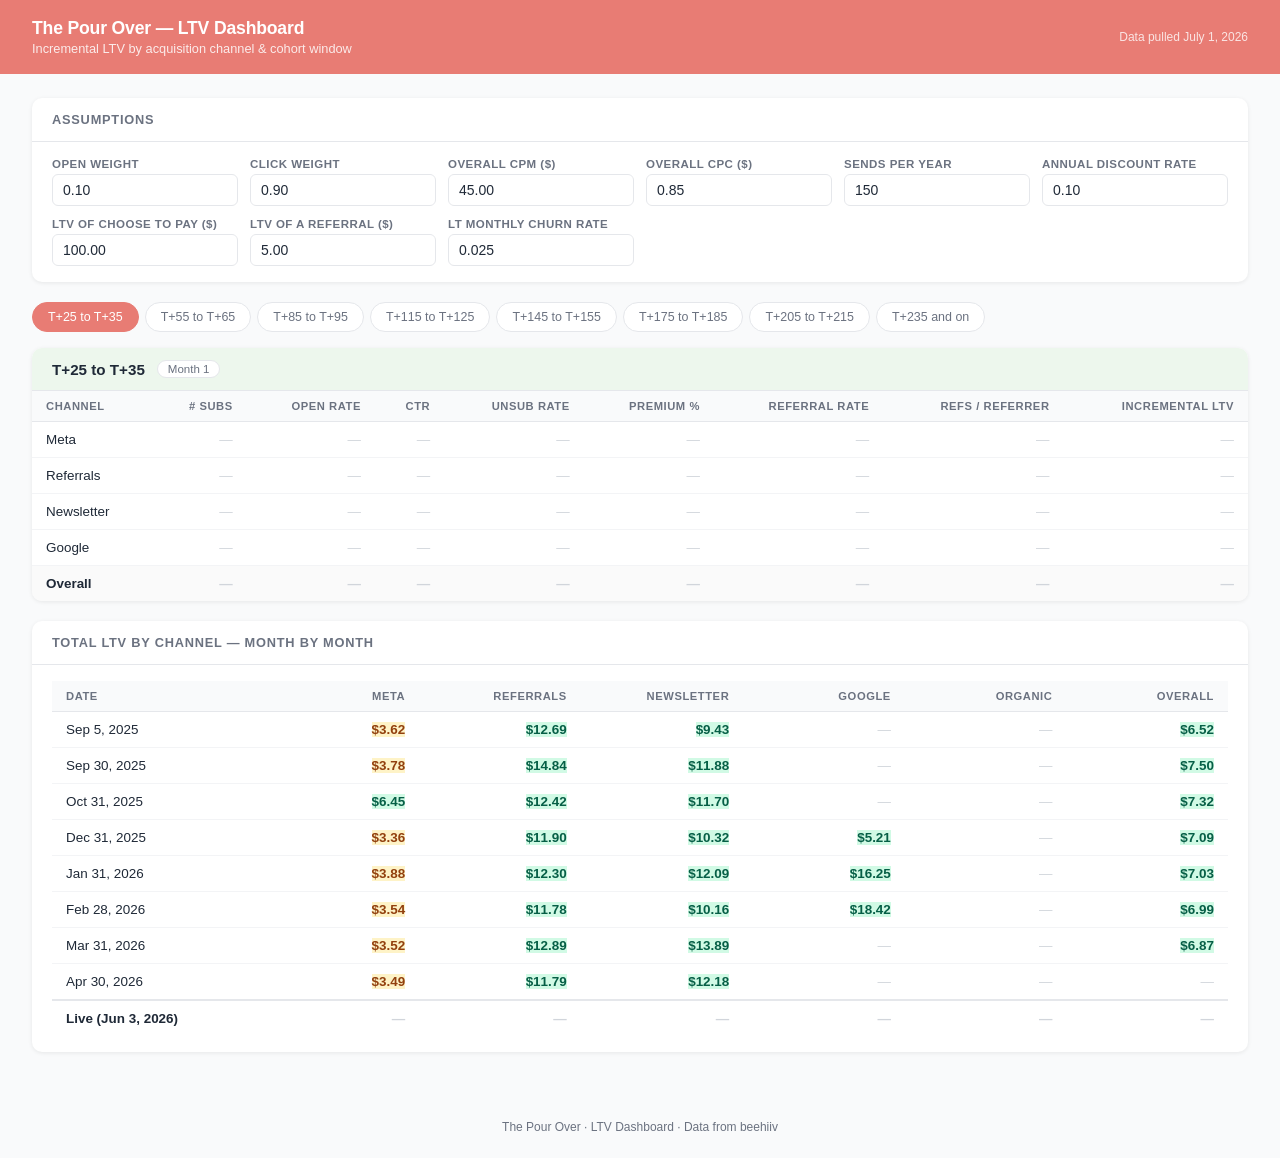
==== index.html @ 349f1b77 "chore: monthly beehiiv data refresh July 2026" ====
<!DOCTYPE html>
<html lang="en">
<head>
  <meta charset="UTF-8">
  <meta name="viewport" content="width=device-width, initial-scale=1.0">
  <title>The Pour Over — LTV Dashboard</title>
  <style>
    :root {
      --salmon: #E87C74;
      --salmon-light: #fdf2f1;
      --green-light: #edf7ed;
      --border: #e5e7eb;
      --text: #1f2937;
      --subtle: #6b7280;
      --bg: #f9fafb;
    }
    * { box-sizing: border-box; margin: 0; padding: 0; }
    body { font-family: -apple-system, BlinkMacSystemFont, 'Segoe UI', Roboto, sans-serif; background: var(--bg); color: var(--text); font-size: 14px; }

    header {
      background: var(--salmon);
      color: white;
      padding: 18px 32px;
      display: flex;
      align-items: center;
      justify-content: space-between;
    }
    header h1 { font-size: 1.1rem; font-weight: 700; letter-spacing: -0.01em; }
    header p { font-size: 0.8rem; opacity: 0.85; margin-top: 2px; }
    .updated { font-size: 0.75rem; opacity: 0.8; }

    .container { max-width: 1400px; margin: 0 auto; padding: 24px 32px; }

    /* Assumptions */
    .card { background: white; border-radius: 10px; box-shadow: 0 1px 4px rgba(0,0,0,0.08); margin-bottom: 20px; overflow: hidden; }
    .card-header { padding: 14px 20px; border-bottom: 1px solid var(--border); display: flex; align-items: center; gap: 10px; }
    .card-header h2 { font-size: 0.8rem; font-weight: 700; text-transform: uppercase; letter-spacing: 0.06em; color: var(--subtle); }
    .card-body { padding: 16px 20px; }

    .assumptions-grid {
      display: grid;
      grid-template-columns: repeat(auto-fill, minmax(160px, 1fr));
      gap: 12px;
    }
    .assumption-item label {
      display: block;
      font-size: 0.72rem;
      font-weight: 600;
      color: var(--subtle);
      margin-bottom: 4px;
      text-transform: uppercase;
      letter-spacing: 0.04em;
    }
    .assumption-item input {
      width: 100%;
      padding: 7px 10px;
      border: 1px solid var(--border);
      border-radius: 6px;
      font-size: 0.875rem;
      color: var(--text);
      transition: border-color 0.15s;
    }
    .assumption-item input:focus { outline: none; border-color: var(--salmon); box-shadow: 0 0 0 3px rgba(232,124,116,0.12); }

    /* Tabs */
    .tabs { display: flex; gap: 6px; margin-bottom: 16px; flex-wrap: wrap; }
    .tab {
      padding: 7px 15px;
      border-radius: 20px;
      border: 1.5px solid var(--border);
      background: white;
      cursor: pointer;
      font-size: 0.78rem;
      font-weight: 500;
      color: var(--subtle);
      transition: all 0.15s;
      white-space: nowrap;
    }
    .tab.active { background: var(--salmon); color: white; border-color: var(--salmon); }
    .tab:hover:not(.active) { border-color: var(--salmon); color: var(--salmon); }

    /* Detail table */
    .section-header {
      background: var(--green-light);
      padding: 12px 20px;
      display: flex;
      align-items: center;
      gap: 12px;
      border-bottom: 1px solid var(--border);
    }
    .section-header h3 { font-size: 0.95rem; font-weight: 700; }
    .badge {
      background: white;
      border: 1px solid var(--border);
      border-radius: 12px;
      padding: 2px 10px;
      font-size: 0.72rem;
      color: var(--subtle);
      font-weight: 500;
    }

    table { width: 100%; border-collapse: collapse; }
    thead tr { background: #f9fafb; }
    th {
      padding: 9px 14px;
      text-align: right;
      font-size: 0.7rem;
      font-weight: 700;
      color: var(--subtle);
      text-transform: uppercase;
      letter-spacing: 0.05em;
      border-bottom: 1px solid var(--border);
      white-space: nowrap;
    }
    th:first-child { text-align: left; }
    td { padding: 10px 14px; font-size: 0.84rem; text-align: right; border-bottom: 1px solid #f3f4f6; }
    td:first-child { text-align: left; font-weight: 500; }
    tr:last-child td { border-bottom: none; }
    tr.row-overall { background: #fafafa; }
    tr.row-overall td { font-weight: 600; }
    tr:hover td { background: var(--salmon-light); }
    tr.row-overall:hover td { background: #f0f0f0; }

    .zero { color: #d1d5db; }
    .ltv-cell { color: #059669; font-weight: 700; font-size: 0.9rem; }

    /* Summary table */
    .summary-wrap { overflow-x: auto; }
    .summary-table th:not(:first-child) { min-width: 110px; }
    .summary-channel { font-weight: 600; white-space: nowrap; }

    /* Color scale for LTV */
    .ltv-hi { background: #d1fae5 !important; color: #065f46 !important; }
    .ltv-mid { background: #fef3c7 !important; color: #92400e !important; }
    .ltv-lo { background: #fee2e2 !important; color: #991b1b !important; }

    .footer { text-align: center; padding: 24px; font-size: 0.75rem; color: var(--subtle); }
  </style>
</head>
<body>

<header>
  <div>
    <h1>The Pour Over — LTV Dashboard</h1>
    <p>Incremental LTV by acquisition channel &amp; cohort window</p>
  </div>
  <span class="updated">Data pulled July 1, 2026</span>
</header>

<div class="container">

  <!-- Assumptions -->
  <div class="card">
    <div class="card-header"><h2>Assumptions</h2></div>
    <div class="card-body">
      <div class="assumptions-grid">
        <div class="assumption-item">
          <label>Open Weight</label>
          <input type="number" id="openWeight" value="0.10" step="0.01" min="0" max="1" onchange="render()">
        </div>
        <div class="assumption-item">
          <label>Click Weight</label>
          <input type="number" id="clickWeight" value="0.90" step="0.01" min="0" max="1" onchange="render()">
        </div>
        <div class="assumption-item">
          <label>Overall CPM ($)</label>
          <input type="number" id="CPM" value="45.00" step="0.01" min="0" onchange="render()">
        </div>
        <div class="assumption-item">
          <label>Overall CPC ($)</label>
          <input type="number" id="CPC" value="0.85" step="0.01" min="0" onchange="render()">
        </div>
        <div class="assumption-item">
          <label>Sends Per Year</label>
          <input type="number" id="sendsPerYear" value="150" step="1" min="0" onchange="render()">
        </div>
        <div class="assumption-item">
          <label>Annual Discount Rate</label>
          <input type="number" id="discountRate" value="0.10" step="0.01" min="0" onchange="render()">
        </div>
        <div class="assumption-item">
          <label>LTV of Choose to Pay ($)</label>
          <input type="number" id="premiumLTV" value="100.00" step="1" min="0" onchange="render()">
        </div>
        <div class="assumption-item">
          <label>LTV of a Referral ($)</label>
          <input type="number" id="referralLTV" value="5.00" step="0.01" min="0" onchange="render()">
        </div>
        <div class="assumption-item">
          <label>LT Monthly Churn Rate</label>
          <input type="number" id="ltChurnRate" value="0.025" step="0.001" min="0" onchange="render()">
        </div>
      </div>
    </div>
  </div>

  <!-- Detail view -->
  <div class="tabs" id="tabs"></div>
  <div class="card" id="detailCard" style="margin-bottom:20px;">
    <div id="detailContent"></div>
  </div>

  <!-- Total LTV by Channel -->
  <div class="card" style="margin-bottom:20px;">
    <div class="card-header"><h2>Total LTV by Channel — Month by Month</h2></div>
    <div class="card-body summary-wrap">
      <table class="summary-table" id="totalLtvTable"></table>
    </div>
  </div>

</div>

<div class="footer">The Pour Over · LTV Dashboard · Data from beehiiv</div>

<script>
const timeWindows = [
  { name: "T+25 to T+35", month: 1, channels: [
    { channel: "Meta", subs: 0, openRate: 0, CTR: 0, unsubRate: 0, premiumRate: 0, referralRate: 0, refsPerReferrer: 0 },
    { channel: "Referrals", subs: 0, openRate: 0, CTR: 0, unsubRate: 0, premiumRate: 0, referralRate: 0, refsPerReferrer: 0 },
    { channel: "Newsletter", subs: 0, openRate: 0, CTR: 0, unsubRate: 0, premiumRate: 0, referralRate: 0, refsPerReferrer: 0 },
    { channel: "Google", subs: 0, openRate: 0, CTR: 0, unsubRate: 0, premiumRate: 0, referralRate: 0, refsPerReferrer: 0 },
    { channel: "Overall", subs: 0, openRate: 0, CTR: 0, unsubRate: 0, premiumRate: 0, referralRate: 0, refsPerReferrer: 0, isOverall: true },
  ]},
  { name: "T+55 to T+65", month: 2, channels: [
    { channel: "Meta", subs: 0, openRate: 0, CTR: 0, unsubRate: 0, premiumRate: 0, referralRate: 0, refsPerReferrer: 0 },
    { channel: "Referrals", subs: 0, openRate: 0, CTR: 0, unsubRate: 0, premiumRate: 0, referralRate: 0, refsPerReferrer: 0 },
    { channel: "Newsletter", subs: 0, openRate: 0, CTR: 0, unsubRate: 0, premiumRate: 0, referralRate: 0, refsPerReferrer: 0 },
    { channel: "Google", subs: 0, openRate: 0, CTR: 0, unsubRate: 0, premiumRate: 0, referralRate: 0, refsPerReferrer: 0 },
    { channel: "Overall", subs: 0, openRate: 0, CTR: 0, unsubRate: 0, premiumRate: 0, referralRate: 0, refsPerReferrer: 0, isOverall: true },
  ]},
  { name: "T+85 to T+95", month: 3, channels: [
    { channel: "Meta", subs: 0, openRate: 0, CTR: 0, unsubRate: 0, premiumRate: 0, referralRate: 0, refsPerReferrer: 0 },
    { channel: "Referrals", subs: 0, openRate: 0, CTR: 0, unsubRate: 0, premiumRate: 0, referralRate: 0, refsPerReferrer: 0 },
    { channel: "Newsletter", subs: 0, openRate: 0, CTR: 0, unsubRate: 0, premiumRate: 0, referralRate: 0, refsPerReferrer: 0 },
    { channel: "Google", subs: 0, openRate: 0, CTR: 0, unsubRate: 0, premiumRate: 0, referralRate: 0, refsPerReferrer: 0 },
    { channel: "Overall", subs: 0, openRate: 0, CTR: 0, unsubRate: 0, premiumRate: 0, referralRate: 0, refsPerReferrer: 0, isOverall: true },
  ]},
  { name: "T+115 to T+125", month: 4, channels: [
    { channel: "Meta", subs: 0, openRate: 0, CTR: 0, unsubRate: 0, premiumRate: 0, referralRate: 0, refsPerReferrer: 0 },
    { channel: "Referrals", subs: 0, openRate: 0, CTR: 0, unsubRate: 0, premiumRate: 0, referralRate: 0, refsPerReferrer: 0 },
    { channel: "Newsletter", subs: 0, openRate: 0, CTR: 0, unsubRate: 0, premiumRate: 0, referralRate: 0, refsPerReferrer: 0 },
    { channel: "Google", subs: 0, openRate: 0, CTR: 0, unsubRate: 0, premiumRate: 0, referralRate: 0, refsPerReferrer: 0 },
    { channel: "Overall", subs: 0, openRate: 0, CTR: 0, unsubRate: 0, premiumRate: 0, referralRate: 0, refsPerReferrer: 0, isOverall: true },
  ]},
  { name: "T+145 to T+155", month: 5, channels: [
    { channel: "Meta", subs: 0, openRate: 0, CTR: 0, unsubRate: 0, premiumRate: 0, referralRate: 0, refsPerReferrer: 0 },
    { channel: "Referrals", subs: 0, openRate: 0, CTR: 0, unsubRate: 0, premiumRate: 0, referralRate: 0, refsPerReferrer: 0 },
    { channel: "Newsletter", subs: 0, openRate: 0, CTR: 0, unsubRate: 0, premiumRate: 0, referralRate: 0, refsPerReferrer: 0 },
    { channel: "Google", subs: 0, openRate: 0, CTR: 0, unsubRate: 0, premiumRate: 0, referralRate: 0, refsPerReferrer: 0 },
    { channel: "Overall", subs: 0, openRate: 0, CTR: 0, unsubRate: 0, premiumRate: 0, referralRate: 0, refsPerReferrer: 0, isOverall: true },
  ]},
  { name: "T+175 to T+185", month: 6, channels: [
    { channel: "Meta", subs: 0, openRate: 0, CTR: 0, unsubRate: 0, premiumRate: 0, referralRate: 0, refsPerReferrer: 0 },
    { channel: "Referrals", subs: 0, openRate: 0, CTR: 0, unsubRate: 0, premiumRate: 0, referralRate: 0, refsPerReferrer: 0 },
    { channel: "Newsletter", subs: 0, openRate: 0, CTR: 0, unsubRate: 0, premiumRate: 0, referralRate: 0, refsPerReferrer: 0 },
    { channel: "Google", subs: 0, openRate: 0, CTR: 0, unsubRate: 0, premiumRate: 0, referralRate: 0, refsPerReferrer: 0 },
    { channel: "Overall", subs: 0, openRate: 0, CTR: 0, unsubRate: 0, premiumRate: 0, referralRate: 0, refsPerReferrer: 0, isOverall: true },
  ]},
  { name: "T+205 to T+215", month: 7, channels: [
    { channel: "Meta", subs: 0, openRate: 0, CTR: 0, unsubRate: 0, premiumRate: 0, referralRate: 0, refsPerReferrer: 0 },
    { channel: "Referrals", subs: 0, openRate: 0, CTR: 0, unsubRate: 0, premiumRate: 0, referralRate: 0, refsPerReferrer: 0 },
    { channel: "Newsletter", subs: 0, openRate: 0, CTR: 0, unsubRate: 0, premiumRate: 0, referralRate: 0, refsPerReferrer: 0 },
    { channel: "Google", subs: 0, openRate: 0, CTR: 0, unsubRate: 0, premiumRate: 0, referralRate: 0, refsPerReferrer: 0 },
    { channel: "Overall", subs: 0, openRate: 0, CTR: 0, unsubRate: 0, premiumRate: 0, referralRate: 0, refsPerReferrer: 0, isOverall: true },
  ]},
  { name: "T+235 and on", month: 8, channels: [
    { channel: "Meta", subs: 0, openRate: 0, CTR: 0, unsubRate: 0, premiumRate: 0, referralRate: 0, refsPerReferrer: 0 },
    { channel: "Referrals", subs: 0, openRate: 0, CTR: 0, unsubRate: 0, premiumRate: 0, referralRate: 0, refsPerReferrer: 0 },
    { channel: "Newsletter", subs: 0, openRate: 0, CTR: 0, unsubRate: 0, premiumRate: 0, referralRate: 0, refsPerReferrer: 0 },
    { channel: "Google", subs: 0, openRate: 0, CTR: 0, unsubRate: 0, premiumRate: 0, referralRate: 0, refsPerReferrer: 0 },
    { channel: "Overall", subs: 0, openRate: 0, CTR: 0, unsubRate: 0, premiumRate: 0, referralRate: 0, refsPerReferrer: 0, isOverall: true },
  ]},
];

let activeWindow = 0;

function getAssumptions() {
  return {
    openWeight:   parseFloat(document.getElementById('openWeight').value)   || 0,
    clickWeight:  parseFloat(document.getElementById('clickWeight').value)  || 0,
    CPM:          parseFloat(document.getElementById('CPM').value)          || 0,
    CPC:          parseFloat(document.getElementById('CPC').value)          || 0,
    sendsPerYear: parseFloat(document.getElementById('sendsPerYear').value) || 0,
    discountRate: parseFloat(document.getElementById('discountRate').value) || 0,
    premiumLTV:   parseFloat(document.getElementById('premiumLTV').value)   || 0,
    referralLTV:  parseFloat(document.getElementById('referralLTV').value)  || 0,
    ltChurnRate:  parseFloat(document.getElementById('ltChurnRate').value)  || 0,
  };
}

// First window: standard cumulative formula
function calcLTV_first(row, month, a) {
  if (row.subs === 0) return null;
  const spm = a.sendsPerYear / 12;
  const openRev  = a.openWeight  * (a.CPM / 1000) * row.openRate * month * spm;
  const clickRev = a.clickWeight * a.CPC * row.openRate * row.CTR * month * spm;
  const refVal   = a.referralLTV * row.referralRate * row.refsPerReferrer;
  const premVal  = a.premiumLTV  * row.premiumRate;
  const gross    = openRev + clickRev + refVal + premVal;
  const net      = gross * (1 - row.unsubRate);
  return net / Math.pow(1 + a.discountRate, month / 12);
}

// Subsequent windows: incremental formula (delta vs prior window)
function calcLTV_incremental(curr, mCurr, prev, mPrev, a) {
  if (curr.subs === 0) return null;
  const spm = a.sendsPerYear / 12;
  const churnDelta = curr.unsubRate - prev.unsubRate;
  const openRev  = a.openWeight * (a.CPM / 1000) * (curr.openRate * mCurr * spm - prev.openRate * mPrev * spm);
  const clickRev = a.clickWeight * a.CPC * (curr.openRate * curr.CTR * mCurr * spm - prev.openRate * prev.CTR * mPrev * spm) * (1 - churnDelta);
  const refVal   = a.referralLTV * ((curr.referralRate * curr.refsPerReferrer) - (prev.referralRate * prev.refsPerReferrer)) * (1 - churnDelta);
  const premVal  = a.premiumLTV  * (curr.premiumRate - prev.premiumRate) * (1 - churnDelta);
  return (openRev + clickRev + refVal + premVal) / Math.pow(1 + a.discountRate, mCurr / 12);
}

// Terminal window (T+235): perpetuity formula
function calcLTV_terminal(row, month, a) {
  if (row.subs === 0) return null;
  const spm = a.sendsPerYear / 12;
  const openRev  = a.openWeight  * (a.CPM / 1000) * row.openRate * spm;
  const clickRev = a.clickWeight * a.CPC * row.openRate * row.CTR * spm;
  const refVal   = a.referralLTV * row.referralRate * row.refsPerReferrer / month;
  const premVal  = a.premiumLTV  * row.premiumRate / month;
  const gross    = openRev + clickRev + refVal + premVal;
  return gross * (1 - a.ltChurnRate) / a.discountRate;
}

function calcLTV(row, month, a, prevRow, prevMonth, isTerminal) {
  if (isTerminal) return calcLTV_terminal(row, month, a);
  if (prevRow) return calcLTV_incremental(row, month, prevRow, prevMonth, a);
  return calcLTV_first(row, month, a);
}

function ltvClass(v) {
  if (v === null) return '';
  if (v >= 5.00) return 'ltv-hi';
  if (v >= 2.00) return 'ltv-mid';
  return 'ltv-lo';
}

function pct(v) { return v === 0 ? '<span class="zero">—</span>' : (v * 100).toFixed(1) + '%'; }
function num(v) { return v === 0 ? '<span class="zero">—</span>' : v.toLocaleString(); }
function dec(v) { return v === 0 ? '<span class="zero">—</span>' : v.toFixed(2); }
function money(v) { return v === null ? '<span class="zero">—</span>' : '$' + v.toFixed(2); }

function renderTabs() {
  document.getElementById('tabs').innerHTML = timeWindows.map((w, i) =>
    `<div class="tab ${i === activeWindow ? 'active' : ''}" onclick="setWindow(${i})">${w.name}</div>`
  ).join('');
}

function setWindow(i) { activeWindow = i; renderDetail(); renderTabs(); }

function renderDetail() {
  const a = getAssumptions();
  const w = timeWindows[activeWindow];
  const prevW = activeWindow > 0 ? timeWindows[activeWindow - 1] : null;
  const rows = w.channels.map(row => {
    const prevRow = prevW ? prevW.channels.find(r => r.channel === row.channel) : null;
    const isTerminal = activeWindow === timeWindows.length - 1;
    const ltv = calcLTV(row, w.month, a, prevRow, prevW ? prevW.month : null, isTerminal);
    const empty = row.subs === 0;
    return `
      <tr class="${row.isOverall ? 'row-overall' : ''}">
        <td>${row.channel}</td>
        <td>${num(row.subs)}</td>
        <td>${empty ? '<span class="zero">—</span>' : (row.openRate*100).toFixed(2)+'%'}</td>
        <td>${empty ? '<span class="zero">—</span>' : (row.CTR*100).toFixed(2)+'%'}</td>
        <td>${empty ? '<span class="zero">—</span>' : (row.unsubRate*100).toFixed(1)+'%'}</td>
        <td>${empty ? '<span class="zero">—</span>' : (row.premiumRate*100).toFixed(1)+'%'}</td>
        <td>${empty ? '<span class="zero">—</span>' : (row.referralRate*100).toFixed(1)+'%'}</td>
        <td>${empty ? '<span class="zero">—</span>' : row.refsPerReferrer.toFixed(2)}</td>
        <td class="${ltvClass(ltv)}">${money(ltv)}</td>
      </tr>`;
  }).join('');

  document.getElementById('detailContent').innerHTML = `
    <div class="section-header">
      <h3>${w.name}</h3>
      <span class="badge">Month ${w.month}</span>
    </div>
    <table>
      <thead>
        <tr>
          <th>Channel</th>
          <th># Subs</th>
          <th>Open Rate</th>
          <th>CTR</th>
          <th>Unsub Rate</th>
          <th>Premium %</th>
          <th>Referral Rate</th>
          <th>Refs / Referrer</th>
          <th>${activeWindow === timeWindows.length - 1 ? 'Terminal LTV' : 'Incremental LTV'}</th>
        </tr>
      </thead>
      <tbody>${rows}</tbody>
    </table>`;
}

function renderSummary() {
  const a = getAssumptions();
  const channels = ['Meta', 'Referrals', 'Newsletter', 'Google', 'Overall'];

  const headerRow = `<tr>
    <th style="text-align:left">Channel</th>
    ${timeWindows.map(w => `<th>${w.name}</th>`).join('')}
    <th style="border-left:2px solid #d1d5db">Total LTV</th>
  </tr>`;

  const bodyRows = channels.map(ch => {
    let total = 0;
    let hasAny = false;
    const cells = timeWindows.map((w, wi) => {
      const row = w.channels.find(r => r.channel === ch);
      const prevW = wi > 0 ? timeWindows[wi - 1] : null;
      const prevRow = prevW ? prevW.channels.find(r => r.channel === ch) : null;
      const isTerminal = wi === timeWindows.length - 1;
      const ltv = row ? calcLTV(row, w.month, a, prevRow, prevW ? prevW.month : null, isTerminal) : null;
      if (ltv !== null) { total += ltv; hasAny = true; }
      return `<td class="${ltvClass(ltv)}" style="font-weight:600">${money(ltv)}</td>`;
    }).join('');
    const totalDisplay = hasAny ? '$' + total.toFixed(2) : '<span class="zero">—</span>';
    const totalClass = hasAny ? ltvClass(total / timeWindows.length) : '';
    return `<tr><td class="summary-channel">${ch}</td>${cells}<td class="${totalClass}" style="font-weight:700;border-left:2px solid #d1d5db;font-size:0.95rem">${totalDisplay}</td></tr>`;
  }).join('');

  document.getElementById('summaryTable').innerHTML = `
    <thead>${headerRow}</thead>
    <tbody>${bodyRows}</tbody>`;
}

// Historical monthly snapshots from spreadsheet
const historicalMonths = [
  { label: 'Sep 5, 2025',  note: 'Data range: all T+ windows as of 9/5/2025',   meta: 3.62,  referrals: 12.69, newsletter: 9.43,  google: null,  organic: null, overall: 6.52 },
  { label: 'Sep 30, 2025', note: 'Data range: all T+ windows as of 9/30/2025',  meta: 3.78,  referrals: 14.84, newsletter: 11.88, google: null,  organic: null, overall: 7.50 },
  { label: 'Oct 31, 2025', note: 'Data range: all T+ windows as of 10/31/2025', meta: 6.45,  referrals: 12.42, newsletter: 11.70, google: null,  organic: null, overall: 7.32 },
  { label: 'Dec 31, 2025', note: 'Data range: all T+ windows as of 12/31/2025', meta: 3.36,  referrals: 11.90, newsletter: 10.32, google: 5.21,  organic: null, overall: 7.09 },
  { label: 'Jan 31, 2026', note: 'Data range: all T+ windows as of 1/31/2026',  meta: 3.88,  referrals: 12.30, newsletter: 12.09, google: 16.25, organic: null, overall: 7.03 },
  { label: 'Feb 28, 2026', note: 'Data range: all T+ windows as of 2/28/2026',  meta: 3.54,  referrals: 11.78, newsletter: 10.16, google: 18.42, organic: null, overall: 6.99 },
  { label: 'Mar 31, 2026', note: 'Data range: all T+ windows as of 3/31/2026',  meta: 3.52,  referrals: 12.89, newsletter: 13.89, google: null,  organic: null, overall: 6.87 },
  { label: 'Apr 30, 2026', note: 'Data range: all T+ windows as of 4/30/2026',  meta: 3.49,  referrals: 11.79, newsletter: 12.18, google: null,  organic: null, overall: null },
  { label: 'Live (Jun 3, 2026)', note: 'Live beehiiv data pulled Jun 3, 2026 — recalculates with assumptions above', live: true },
];

function calcLiveTotals(a) {
  const channels = ['Meta', 'Referrals', 'Newsletter', 'Google', 'Overall'];
  const result = {};
  channels.forEach(ch => {
    const total = timeWindows.reduce((sum, w, wi) => {
      const row = w.channels.find(r => r.channel === ch);
      const prevW = wi > 0 ? timeWindows[wi - 1] : null;
      const prevRow = prevW ? prevW.channels.find(r => r.channel === ch) : null;
      const isTerminal = wi === timeWindows.length - 1;
      const ltv = row ? calcLTV(row, w.month, a, prevRow, prevW ? prevW.month : null, isTerminal) : null;
      return ltv !== null ? sum + ltv : sum;
    }, 0);
    result[ch] = total > 0 ? total : null;
  });
  return result;
}

function fmt(v) {
  if (v === null || v === undefined) return '<span class="zero">—</span>';
  return `<span class="${ltvClass(v)}" style="font-weight:600">$${v.toFixed(2)}</span>`;
}

function renderTotalLTV() {
  const a = getAssumptions();
  const channels = ['Meta', 'Referrals', 'Newsletter', 'Google', 'Organic', 'Overall'];

  const header = `<tr>
    <th style="text-align:left">Date</th>
    ${channels.map(c => `<th>${c}</th>`).join('')}
  </tr>`;

  const rows = historicalMonths.map(m => {
    const data = m.live ? calcLiveTotals(a) : {
      Meta: m.meta, Referrals: m.referrals, Newsletter: m.newsletter,
      Google: m.google, Organic: m.organic, Overall: m.overall
    };
    const style = m.live ? 'font-weight:600;border-top:2px solid var(--border);' : '';
    return `<tr style="${style}">
      <td style="white-space:nowrap;font-weight:${m.live ? '700' : '500'}">${m.label}</td>
      ${channels.map(c => `<td>${fmt(data[c])}</td>`).join('')}
    </tr>`;
  }).join('');

  document.getElementById('totalLtvTable').innerHTML = `<thead>${header}</thead><tbody>${rows}</tbody>`;
}

function render() { renderTabs(); renderDetail(); renderTotalLTV(); }
render();
</script>
</body>
</html>
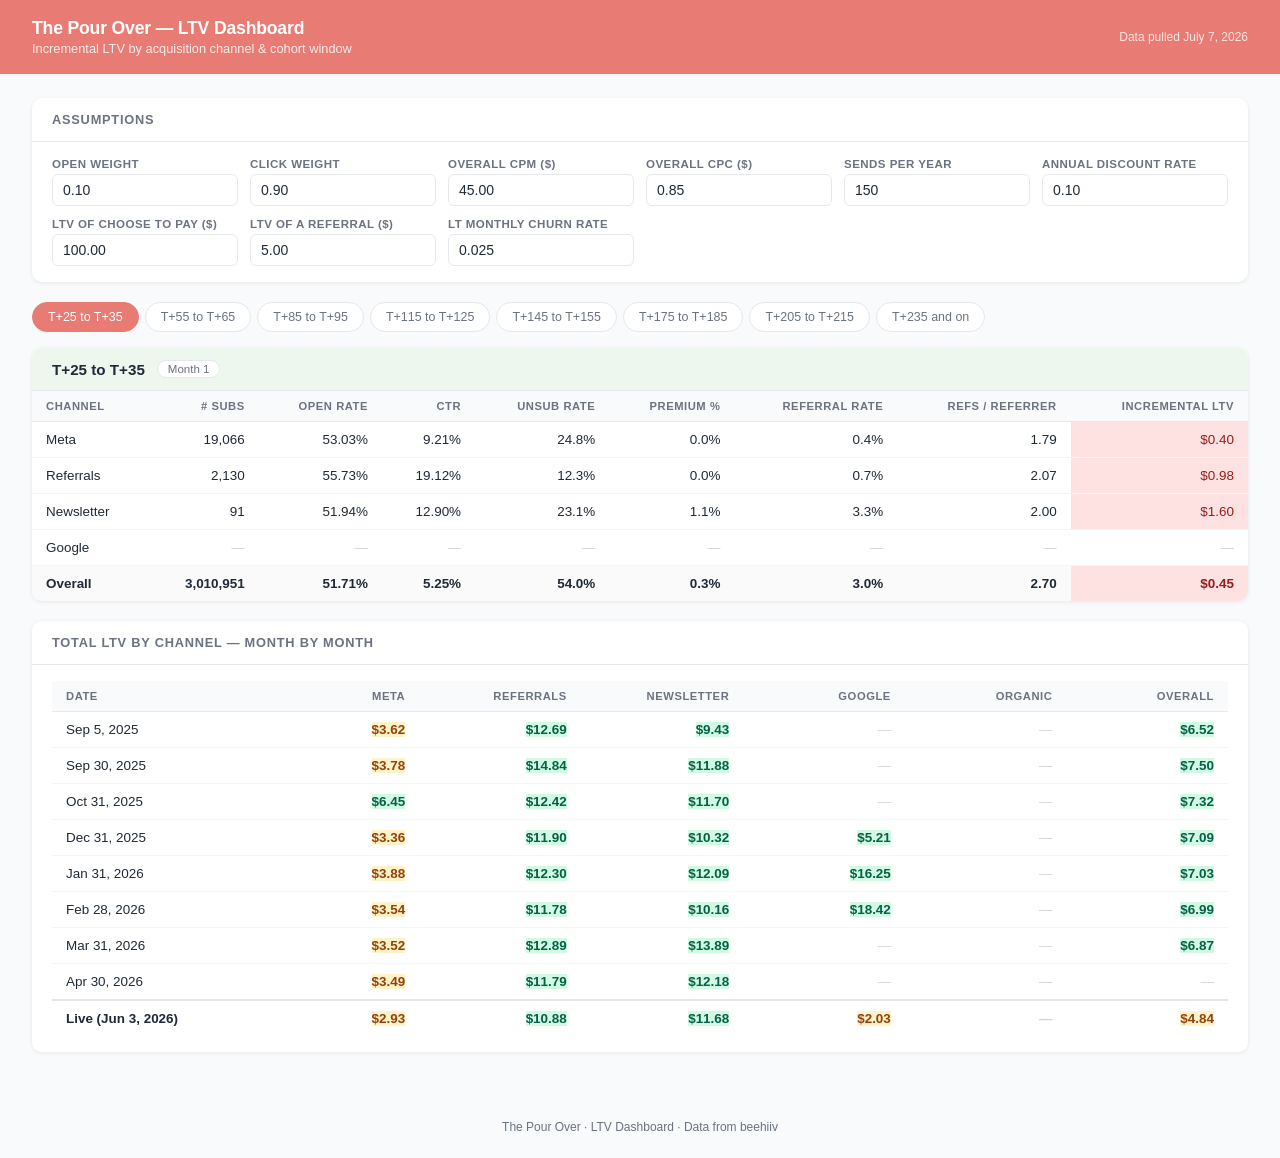
==== commit a47612e0: "fix: restore dashboard data zeroed by July run; refresh from July 7 pull The monthly Action matched " ====
--- a/index.html
+++ b/index.html
@@ -144,7 +144,7 @@
     <h1>The Pour Over — LTV Dashboard</h1>
     <p>Incremental LTV by acquisition channel &amp; cohort window</p>
   </div>
-  <span class="updated">Data pulled July 1, 2026</span>
+  <span class="updated">Data pulled July 7, 2026</span>
 </header>
 
 <div class="container">
@@ -215,60 +215,60 @@
 <script>
 const timeWindows = [
   { name: "T+25 to T+35", month: 1, channels: [
-    { channel: "Meta", subs: 0, openRate: 0, CTR: 0, unsubRate: 0, premiumRate: 0, referralRate: 0, refsPerReferrer: 0 },
-    { channel: "Referrals", subs: 0, openRate: 0, CTR: 0, unsubRate: 0, premiumRate: 0, referralRate: 0, refsPerReferrer: 0 },
-    { channel: "Newsletter", subs: 0, openRate: 0, CTR: 0, unsubRate: 0, premiumRate: 0, referralRate: 0, refsPerReferrer: 0 },
-    { channel: "Google", subs: 0, openRate: 0, CTR: 0, unsubRate: 0, premiumRate: 0, referralRate: 0, refsPerReferrer: 0 },
-    { channel: "Overall", subs: 0, openRate: 0, CTR: 0, unsubRate: 0, premiumRate: 0, referralRate: 0, refsPerReferrer: 0, isOverall: true },
+    { channel: "Meta", subs: 19066, openRate: 0.5303, CTR: 0.0921, unsubRate: 0.248, premiumRate: 0.0, referralRate: 0.004, refsPerReferrer: 1.79 },
+    { channel: "Referrals", subs: 2130, openRate: 0.5573, CTR: 0.1912, unsubRate: 0.123, premiumRate: 0.0, referralRate: 0.007, refsPerReferrer: 2.07 },
+    { channel: "Newsletter", subs: 91, openRate: 0.5194, CTR: 0.129, unsubRate: 0.231, premiumRate: 0.011, referralRate: 0.033, refsPerReferrer: 2.0 },
+    { channel: "Google", subs: 0, openRate: 0, CTR: 0, unsubRate: 0, premiumRate: 0, referralRate: 0, refsPerReferrer: 0 },
+    { channel: "Overall", subs: 3010951, openRate: 0.5171, CTR: 0.0525, unsubRate: 0.54, premiumRate: 0.003, referralRate: 0.03, refsPerReferrer: 2.7, isOverall: true },
   ]},
   { name: "T+55 to T+65", month: 2, channels: [
-    { channel: "Meta", subs: 0, openRate: 0, CTR: 0, unsubRate: 0, premiumRate: 0, referralRate: 0, refsPerReferrer: 0 },
-    { channel: "Referrals", subs: 0, openRate: 0, CTR: 0, unsubRate: 0, premiumRate: 0, referralRate: 0, refsPerReferrer: 0 },
-    { channel: "Newsletter", subs: 0, openRate: 0, CTR: 0, unsubRate: 0, premiumRate: 0, referralRate: 0, refsPerReferrer: 0 },
-    { channel: "Google", subs: 0, openRate: 0, CTR: 0, unsubRate: 0, premiumRate: 0, referralRate: 0, refsPerReferrer: 0 },
-    { channel: "Overall", subs: 0, openRate: 0, CTR: 0, unsubRate: 0, premiumRate: 0, referralRate: 0, refsPerReferrer: 0, isOverall: true },
+    { channel: "Meta", subs: 19526, openRate: 0.4699, CTR: 0.0526, unsubRate: 0.305, premiumRate: 0.0, referralRate: 0.003, refsPerReferrer: 1.67 },
+    { channel: "Referrals", subs: 1606, openRate: 0.5337, CTR: 0.1276, unsubRate: 0.143, premiumRate: 0.0, referralRate: 0.014, refsPerReferrer: 2.05 },
+    { channel: "Newsletter", subs: 2281, openRate: 0.6713, CTR: 0.0859, unsubRate: 0.298, premiumRate: 0.001, referralRate: 0.007, refsPerReferrer: 2.06 },
+    { channel: "Google", subs: 0, openRate: 0, CTR: 0, unsubRate: 0, premiumRate: 0, referralRate: 0, refsPerReferrer: 0 },
+    { channel: "Overall", subs: 2948899, openRate: 0.517, CTR: 0.0524, unsubRate: 0.545, premiumRate: 0.003, referralRate: 0.031, refsPerReferrer: 2.71, isOverall: true },
   ]},
   { name: "T+85 to T+95", month: 3, channels: [
-    { channel: "Meta", subs: 0, openRate: 0, CTR: 0, unsubRate: 0, premiumRate: 0, referralRate: 0, refsPerReferrer: 0 },
-    { channel: "Referrals", subs: 0, openRate: 0, CTR: 0, unsubRate: 0, premiumRate: 0, referralRate: 0, refsPerReferrer: 0 },
-    { channel: "Newsletter", subs: 0, openRate: 0, CTR: 0, unsubRate: 0, premiumRate: 0, referralRate: 0, refsPerReferrer: 0 },
-    { channel: "Google", subs: 0, openRate: 0, CTR: 0, unsubRate: 0, premiumRate: 0, referralRate: 0, refsPerReferrer: 0 },
-    { channel: "Overall", subs: 0, openRate: 0, CTR: 0, unsubRate: 0, premiumRate: 0, referralRate: 0, refsPerReferrer: 0, isOverall: true },
+    { channel: "Meta", subs: 18405, openRate: 0.4868, CTR: 0.0483, unsubRate: 0.402, premiumRate: 0.0, referralRate: 0.004, refsPerReferrer: 1.67 },
+    { channel: "Referrals", subs: 1353, openRate: 0.5717, CTR: 0.1194, unsubRate: 0.186, premiumRate: 0.001, referralRate: 0.024, refsPerReferrer: 2.12 },
+    { channel: "Newsletter", subs: 1065, openRate: 0.6328, CTR: 0.0853, unsubRate: 0.399, premiumRate: 0.003, referralRate: 0.004, refsPerReferrer: 2.5 },
+    { channel: "Google", subs: 0, openRate: 0, CTR: 0, unsubRate: 0, premiumRate: 0, referralRate: 0, refsPerReferrer: 0 },
+    { channel: "Overall", subs: 26269, openRate: 0.5121, CTR: 0.0668, unsubRate: 0.374, premiumRate: 0.001, referralRate: 0.008, refsPerReferrer: 1.87, isOverall: true },
   ]},
   { name: "T+115 to T+125", month: 4, channels: [
-    { channel: "Meta", subs: 0, openRate: 0, CTR: 0, unsubRate: 0, premiumRate: 0, referralRate: 0, refsPerReferrer: 0 },
-    { channel: "Referrals", subs: 0, openRate: 0, CTR: 0, unsubRate: 0, premiumRate: 0, referralRate: 0, refsPerReferrer: 0 },
-    { channel: "Newsletter", subs: 0, openRate: 0, CTR: 0, unsubRate: 0, premiumRate: 0, referralRate: 0, refsPerReferrer: 0 },
-    { channel: "Google", subs: 0, openRate: 0, CTR: 0, unsubRate: 0, premiumRate: 0, referralRate: 0, refsPerReferrer: 0 },
-    { channel: "Overall", subs: 0, openRate: 0, CTR: 0, unsubRate: 0, premiumRate: 0, referralRate: 0, refsPerReferrer: 0, isOverall: true },
+    { channel: "Meta", subs: 23729, openRate: 0.4061, CTR: 0.0429, unsubRate: 0.468, premiumRate: 0.0, referralRate: 0.003, refsPerReferrer: 1.58 },
+    { channel: "Referrals", subs: 1852, openRate: 0.5989, CTR: 0.1072, unsubRate: 0.183, premiumRate: 0.0, referralRate: 0.026, refsPerReferrer: 1.78 },
+    { channel: "Newsletter", subs: 809, openRate: 0.6424, CTR: 0.0858, unsubRate: 0.352, premiumRate: 0.0, referralRate: 0.011, refsPerReferrer: 1.78 },
+    { channel: "Google", subs: 0, openRate: 0, CTR: 0, unsubRate: 0, premiumRate: 0, referralRate: 0, refsPerReferrer: 0 },
+    { channel: "Overall", subs: 34243, openRate: 0.4412, CTR: 0.0621, unsubRate: 0.443, premiumRate: 0.0, referralRate: 0.008, refsPerReferrer: 1.86, isOverall: true },
   ]},
   { name: "T+145 to T+155", month: 5, channels: [
-    { channel: "Meta", subs: 0, openRate: 0, CTR: 0, unsubRate: 0, premiumRate: 0, referralRate: 0, refsPerReferrer: 0 },
-    { channel: "Referrals", subs: 0, openRate: 0, CTR: 0, unsubRate: 0, premiumRate: 0, referralRate: 0, refsPerReferrer: 0 },
-    { channel: "Newsletter", subs: 0, openRate: 0, CTR: 0, unsubRate: 0, premiumRate: 0, referralRate: 0, refsPerReferrer: 0 },
-    { channel: "Google", subs: 0, openRate: 0, CTR: 0, unsubRate: 0, premiumRate: 0, referralRate: 0, refsPerReferrer: 0 },
-    { channel: "Overall", subs: 0, openRate: 0, CTR: 0, unsubRate: 0, premiumRate: 0, referralRate: 0, refsPerReferrer: 0, isOverall: true },
+    { channel: "Meta", subs: 17833, openRate: 0.4292, CTR: 0.047, unsubRate: 0.509, premiumRate: 0.0, referralRate: 0.004, refsPerReferrer: 1.68 },
+    { channel: "Referrals", subs: 1380, openRate: 0.5858, CTR: 0.1127, unsubRate: 0.225, premiumRate: 0.001, referralRate: 0.027, refsPerReferrer: 1.54 },
+    { channel: "Newsletter", subs: 2069, openRate: 0.6425, CTR: 0.099, unsubRate: 0.354, premiumRate: 0.001, referralRate: 0.019, refsPerReferrer: 2.44 },
+    { channel: "Google", subs: 0, openRate: 0, CTR: 0, unsubRate: 0, premiumRate: 0, referralRate: 0, refsPerReferrer: 0 },
+    { channel: "Overall", subs: 26145, openRate: 0.4756, CTR: 0.0667, unsubRate: 0.464, premiumRate: 0.001, referralRate: 0.008, refsPerReferrer: 1.8, isOverall: true },
   ]},
   { name: "T+175 to T+185", month: 6, channels: [
-    { channel: "Meta", subs: 0, openRate: 0, CTR: 0, unsubRate: 0, premiumRate: 0, referralRate: 0, refsPerReferrer: 0 },
-    { channel: "Referrals", subs: 0, openRate: 0, CTR: 0, unsubRate: 0, premiumRate: 0, referralRate: 0, refsPerReferrer: 0 },
-    { channel: "Newsletter", subs: 0, openRate: 0, CTR: 0, unsubRate: 0, premiumRate: 0, referralRate: 0, refsPerReferrer: 0 },
-    { channel: "Google", subs: 0, openRate: 0, CTR: 0, unsubRate: 0, premiumRate: 0, referralRate: 0, refsPerReferrer: 0 },
-    { channel: "Overall", subs: 0, openRate: 0, CTR: 0, unsubRate: 0, premiumRate: 0, referralRate: 0, refsPerReferrer: 0, isOverall: true },
+    { channel: "Meta", subs: 46085, openRate: 0.4431, CTR: 0.0463, unsubRate: 0.516, premiumRate: 0.0, referralRate: 0.007, refsPerReferrer: 1.67 },
+    { channel: "Referrals", subs: 2967, openRate: 0.5432, CTR: 0.0971, unsubRate: 0.261, premiumRate: 0.002, referralRate: 0.025, refsPerReferrer: 1.86 },
+    { channel: "Newsletter", subs: 1940, openRate: 0.6173, CTR: 0.085, unsubRate: 0.403, premiumRate: 0.001, referralRate: 0.017, refsPerReferrer: 1.55 },
+    { channel: "Google", subs: 0, openRate: 0, CTR: 0, unsubRate: 0, premiumRate: 0, referralRate: 0, refsPerReferrer: 0 },
+    { channel: "Overall", subs: 57649, openRate: 0.464, CTR: 0.0572, unsubRate: 0.488, premiumRate: 0.002, referralRate: 0.01, refsPerReferrer: 1.72, isOverall: true },
   ]},
   { name: "T+205 to T+215", month: 7, channels: [
-    { channel: "Meta", subs: 0, openRate: 0, CTR: 0, unsubRate: 0, premiumRate: 0, referralRate: 0, refsPerReferrer: 0 },
-    { channel: "Referrals", subs: 0, openRate: 0, CTR: 0, unsubRate: 0, premiumRate: 0, referralRate: 0, refsPerReferrer: 0 },
-    { channel: "Newsletter", subs: 0, openRate: 0, CTR: 0, unsubRate: 0, premiumRate: 0, referralRate: 0, refsPerReferrer: 0 },
-    { channel: "Google", subs: 0, openRate: 0, CTR: 0, unsubRate: 0, premiumRate: 0, referralRate: 0, refsPerReferrer: 0 },
-    { channel: "Overall", subs: 0, openRate: 0, CTR: 0, unsubRate: 0, premiumRate: 0, referralRate: 0, refsPerReferrer: 0, isOverall: true },
+    { channel: "Meta", subs: 15927, openRate: 0.3202, CTR: 0.0408, unsubRate: 0.597, premiumRate: 0.001, referralRate: 0.003, refsPerReferrer: 1.4 },
+    { channel: "Referrals", subs: 756, openRate: 0.5506, CTR: 0.1055, unsubRate: 0.32, premiumRate: 0.001, referralRate: 0.019, refsPerReferrer: 2.0 },
+    { channel: "Newsletter", subs: 578, openRate: 0.6073, CTR: 0.1257, unsubRate: 0.379, premiumRate: 0.0, referralRate: 0.029, refsPerReferrer: 1.71 },
+    { channel: "Google", subs: 0, openRate: 0, CTR: 0, unsubRate: 0, premiumRate: 0, referralRate: 0, refsPerReferrer: 0 },
+    { channel: "Overall", subs: 19748, openRate: 0.3607, CTR: 0.055, unsubRate: 0.563, premiumRate: 0.001, referralRate: 0.006, refsPerReferrer: 1.66, isOverall: true },
   ]},
   { name: "T+235 and on", month: 8, channels: [
-    { channel: "Meta", subs: 0, openRate: 0, CTR: 0, unsubRate: 0, premiumRate: 0, referralRate: 0, refsPerReferrer: 0 },
-    { channel: "Referrals", subs: 0, openRate: 0, CTR: 0, unsubRate: 0, premiumRate: 0, referralRate: 0, refsPerReferrer: 0 },
-    { channel: "Newsletter", subs: 0, openRate: 0, CTR: 0, unsubRate: 0, premiumRate: 0, referralRate: 0, refsPerReferrer: 0 },
-    { channel: "Google", subs: 0, openRate: 0, CTR: 0, unsubRate: 0, premiumRate: 0, referralRate: 0, refsPerReferrer: 0 },
-    { channel: "Overall", subs: 0, openRate: 0, CTR: 0, unsubRate: 0, premiumRate: 0, referralRate: 0, refsPerReferrer: 0, isOverall: true },
+    { channel: "Meta", subs: 1248111, openRate: 0.4488, CTR: 0.0347, unsubRate: 0.587, premiumRate: 0.001, referralRate: 0.013, refsPerReferrer: 1.89 },
+    { channel: "Referrals", subs: 95092, openRate: 0.6201, CTR: 0.0856, unsubRate: 0.439, premiumRate: 0.006, referralRate: 0.057, refsPerReferrer: 2.42 },
+    { channel: "Newsletter", subs: 77946, openRate: 0.6367, CTR: 0.0907, unsubRate: 0.485, premiumRate: 0.005, referralRate: 0.031, refsPerReferrer: 1.87 },
+    { channel: "Google", subs: 15320, openRate: 0.3649, CTR: 0.0471, unsubRate: 0.649, premiumRate: 0.001, referralRate: 0.006, refsPerReferrer: 2.91 },
+    { channel: "Overall", subs: 2372147, openRate: 0.5224, CTR: 0.0518, unsubRate: 0.566, premiumRate: 0.003, referralRate: 0.036, refsPerReferrer: 2.76, isOverall: true },
   ]},
 ];
 
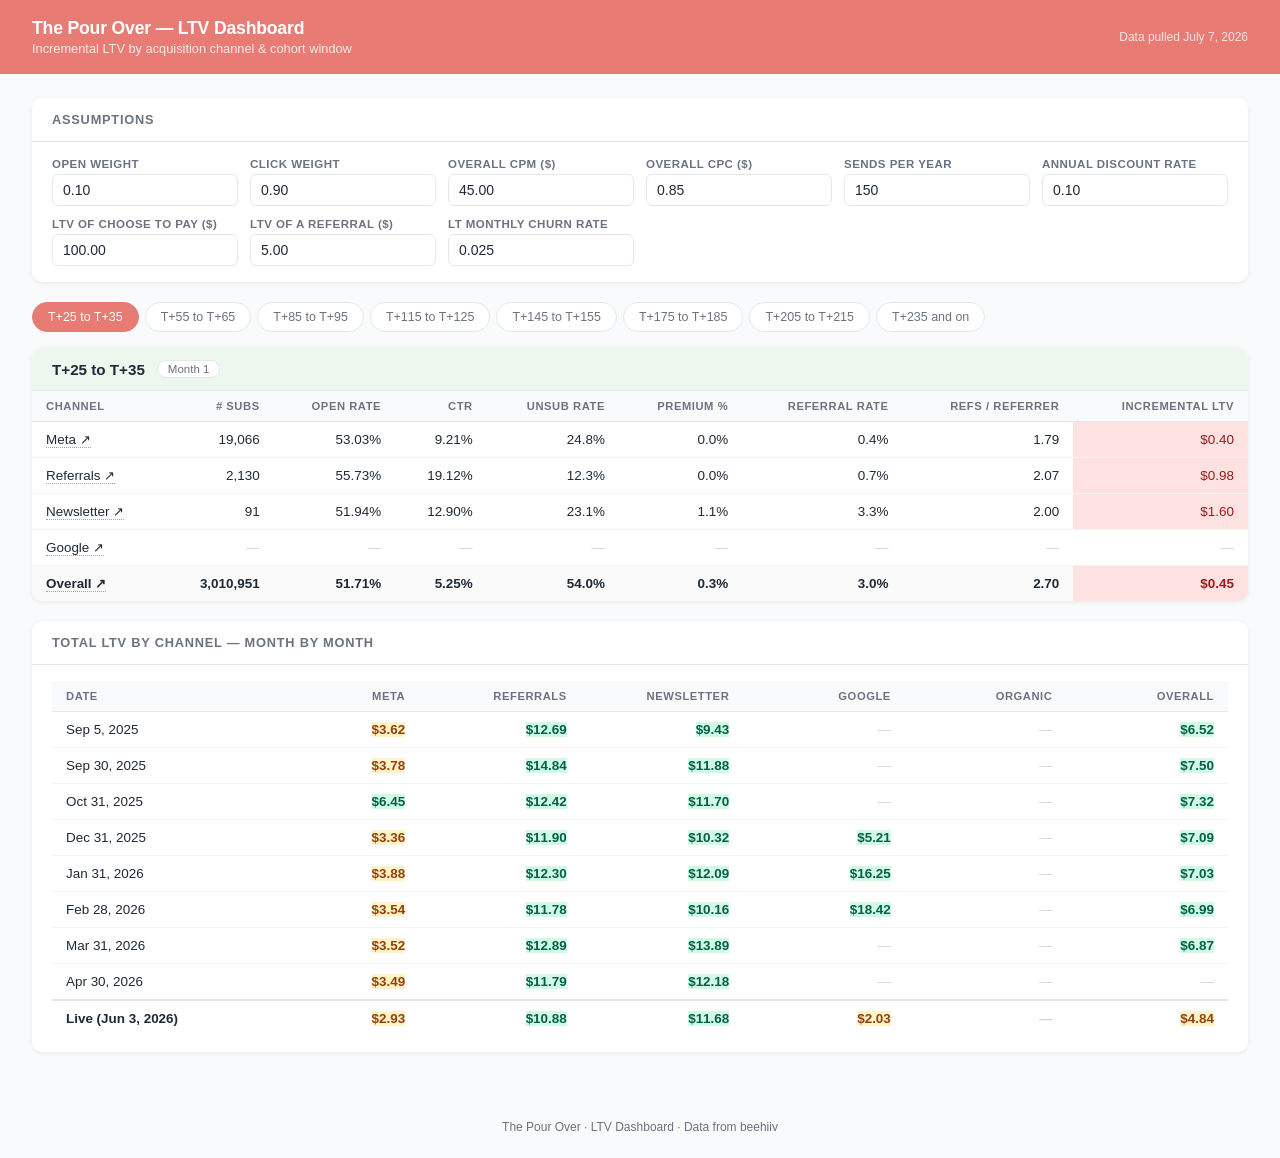
==== commit e97f3542: "feat: link each channel/window cell to its beehiiv segment for auditing - timeWindows entries carry " ====
--- a/index.html
+++ b/index.html
@@ -128,6 +128,8 @@
     .summary-wrap { overflow-x: auto; }
     .summary-table th:not(:first-child) { min-width: 110px; }
     .summary-channel { font-weight: 600; white-space: nowrap; }
+    a.seg-link { color: inherit; text-decoration: none; border-bottom: 1px dotted #9ca3af; }
+    a.seg-link:hover { color: #2563eb; border-bottom-color: #2563eb; }
 
     /* Color scale for LTV */
     .ltv-hi { background: #d1fae5 !important; color: #065f46 !important; }
@@ -215,60 +217,60 @@
 <script>
 const timeWindows = [
   { name: "T+25 to T+35", month: 1, channels: [
-    { channel: "Meta", subs: 19066, openRate: 0.5303, CTR: 0.0921, unsubRate: 0.248, premiumRate: 0.0, referralRate: 0.004, refsPerReferrer: 1.79 },
-    { channel: "Referrals", subs: 2130, openRate: 0.5573, CTR: 0.1912, unsubRate: 0.123, premiumRate: 0.0, referralRate: 0.007, refsPerReferrer: 2.07 },
-    { channel: "Newsletter", subs: 91, openRate: 0.5194, CTR: 0.129, unsubRate: 0.231, premiumRate: 0.011, referralRate: 0.033, refsPerReferrer: 2.0 },
-    { channel: "Google", subs: 0, openRate: 0, CTR: 0, unsubRate: 0, premiumRate: 0, referralRate: 0, refsPerReferrer: 0 },
-    { channel: "Overall", subs: 3010951, openRate: 0.5171, CTR: 0.0525, unsubRate: 0.54, premiumRate: 0.003, referralRate: 0.03, refsPerReferrer: 2.7, isOverall: true },
+    { channel: "Meta", subs: 19066, openRate: 0.5303, CTR: 0.0921, unsubRate: 0.248, premiumRate: 0.0, referralRate: 0.004, refsPerReferrer: 1.79, segUrl: "https://app.beehiiv.com/segments/6c3b3d61-d824-4d9c-9fdb-918279a1f93b/edit" },
+    { channel: "Referrals", subs: 2130, openRate: 0.5573, CTR: 0.1912, unsubRate: 0.123, premiumRate: 0.0, referralRate: 0.007, refsPerReferrer: 2.07, segUrl: "https://app.beehiiv.com/segments/41f390a9-9c78-4912-8a7a-ceda870bfa25/edit" },
+    { channel: "Newsletter", subs: 91, openRate: 0.5194, CTR: 0.129, unsubRate: 0.231, premiumRate: 0.011, referralRate: 0.033, refsPerReferrer: 2.0, segUrl: "https://app.beehiiv.com/segments/277dbbd1-1612-423f-934a-e31f247a8452/edit" },
+    { channel: "Google", subs: 0, openRate: 0, CTR: 0, unsubRate: 0, premiumRate: 0, referralRate: 0, refsPerReferrer: 0, segUrl: "https://app.beehiiv.com/segments/58db8f4a-8375-4c8c-aa08-04d76ddf64bd/edit" },
+    { channel: "Overall", subs: 3010951, openRate: 0.5171, CTR: 0.0525, unsubRate: 0.54, premiumRate: 0.003, referralRate: 0.03, refsPerReferrer: 2.7, segUrl: "https://app.beehiiv.com/segments/903a0b2c-df83-4af2-b48c-dbe47f617925/edit", isOverall: true },
   ]},
   { name: "T+55 to T+65", month: 2, channels: [
-    { channel: "Meta", subs: 19526, openRate: 0.4699, CTR: 0.0526, unsubRate: 0.305, premiumRate: 0.0, referralRate: 0.003, refsPerReferrer: 1.67 },
-    { channel: "Referrals", subs: 1606, openRate: 0.5337, CTR: 0.1276, unsubRate: 0.143, premiumRate: 0.0, referralRate: 0.014, refsPerReferrer: 2.05 },
-    { channel: "Newsletter", subs: 2281, openRate: 0.6713, CTR: 0.0859, unsubRate: 0.298, premiumRate: 0.001, referralRate: 0.007, refsPerReferrer: 2.06 },
-    { channel: "Google", subs: 0, openRate: 0, CTR: 0, unsubRate: 0, premiumRate: 0, referralRate: 0, refsPerReferrer: 0 },
-    { channel: "Overall", subs: 2948899, openRate: 0.517, CTR: 0.0524, unsubRate: 0.545, premiumRate: 0.003, referralRate: 0.031, refsPerReferrer: 2.71, isOverall: true },
+    { channel: "Meta", subs: 19526, openRate: 0.4699, CTR: 0.0526, unsubRate: 0.305, premiumRate: 0.0, referralRate: 0.003, refsPerReferrer: 1.67, segUrl: "https://app.beehiiv.com/segments/53a5f291-de50-4346-8861-d22bb5fb139e/edit" },
+    { channel: "Referrals", subs: 1606, openRate: 0.5337, CTR: 0.1276, unsubRate: 0.143, premiumRate: 0.0, referralRate: 0.014, refsPerReferrer: 2.05, segUrl: "https://app.beehiiv.com/segments/ebab7836-f7dd-42ae-ab95-f366a8e1c221/edit" },
+    { channel: "Newsletter", subs: 2281, openRate: 0.6713, CTR: 0.0859, unsubRate: 0.298, premiumRate: 0.001, referralRate: 0.007, refsPerReferrer: 2.06, segUrl: "https://app.beehiiv.com/segments/58d3da86-8e56-4af4-8a17-f3b5a6e3153c/edit" },
+    { channel: "Google", subs: 0, openRate: 0, CTR: 0, unsubRate: 0, premiumRate: 0, referralRate: 0, refsPerReferrer: 0, segUrl: "https://app.beehiiv.com/segments/2ba51541-d950-4d84-99df-0250116b7814/edit" },
+    { channel: "Overall", subs: 2948899, openRate: 0.517, CTR: 0.0524, unsubRate: 0.545, premiumRate: 0.003, referralRate: 0.031, refsPerReferrer: 2.71, segUrl: "https://app.beehiiv.com/segments/dc37662d-b5ae-4d46-bfa5-b49b947f8961/edit", isOverall: true },
   ]},
   { name: "T+85 to T+95", month: 3, channels: [
-    { channel: "Meta", subs: 18405, openRate: 0.4868, CTR: 0.0483, unsubRate: 0.402, premiumRate: 0.0, referralRate: 0.004, refsPerReferrer: 1.67 },
-    { channel: "Referrals", subs: 1353, openRate: 0.5717, CTR: 0.1194, unsubRate: 0.186, premiumRate: 0.001, referralRate: 0.024, refsPerReferrer: 2.12 },
-    { channel: "Newsletter", subs: 1065, openRate: 0.6328, CTR: 0.0853, unsubRate: 0.399, premiumRate: 0.003, referralRate: 0.004, refsPerReferrer: 2.5 },
-    { channel: "Google", subs: 0, openRate: 0, CTR: 0, unsubRate: 0, premiumRate: 0, referralRate: 0, refsPerReferrer: 0 },
-    { channel: "Overall", subs: 26269, openRate: 0.5121, CTR: 0.0668, unsubRate: 0.374, premiumRate: 0.001, referralRate: 0.008, refsPerReferrer: 1.87, isOverall: true },
+    { channel: "Meta", subs: 18405, openRate: 0.4868, CTR: 0.0483, unsubRate: 0.402, premiumRate: 0.0, referralRate: 0.004, refsPerReferrer: 1.67, segUrl: "https://app.beehiiv.com/segments/aadec63b-f0af-4217-be98-abeb42e684f9/edit" },
+    { channel: "Referrals", subs: 1353, openRate: 0.5717, CTR: 0.1194, unsubRate: 0.186, premiumRate: 0.001, referralRate: 0.024, refsPerReferrer: 2.12, segUrl: "https://app.beehiiv.com/segments/fbffbbeb-8c57-4c94-811c-703dcb82264e/edit" },
+    { channel: "Newsletter", subs: 1065, openRate: 0.6328, CTR: 0.0853, unsubRate: 0.399, premiumRate: 0.003, referralRate: 0.004, refsPerReferrer: 2.5, segUrl: "https://app.beehiiv.com/segments/27a0aa37-cd0a-4de9-8aa1-3591f0de4f1f/edit" },
+    { channel: "Google", subs: 0, openRate: 0, CTR: 0, unsubRate: 0, premiumRate: 0, referralRate: 0, refsPerReferrer: 0, segUrl: "https://app.beehiiv.com/segments/87cdf438-9fec-4c50-8ffa-18b84be1d5ad/edit" },
+    { channel: "Overall", subs: 26269, openRate: 0.5121, CTR: 0.0668, unsubRate: 0.374, premiumRate: 0.001, referralRate: 0.008, refsPerReferrer: 1.87, segUrl: "https://app.beehiiv.com/segments/e0f6c8a0-456b-4739-8685-b87d5243ef34/edit", isOverall: true },
   ]},
   { name: "T+115 to T+125", month: 4, channels: [
-    { channel: "Meta", subs: 23729, openRate: 0.4061, CTR: 0.0429, unsubRate: 0.468, premiumRate: 0.0, referralRate: 0.003, refsPerReferrer: 1.58 },
-    { channel: "Referrals", subs: 1852, openRate: 0.5989, CTR: 0.1072, unsubRate: 0.183, premiumRate: 0.0, referralRate: 0.026, refsPerReferrer: 1.78 },
-    { channel: "Newsletter", subs: 809, openRate: 0.6424, CTR: 0.0858, unsubRate: 0.352, premiumRate: 0.0, referralRate: 0.011, refsPerReferrer: 1.78 },
-    { channel: "Google", subs: 0, openRate: 0, CTR: 0, unsubRate: 0, premiumRate: 0, referralRate: 0, refsPerReferrer: 0 },
-    { channel: "Overall", subs: 34243, openRate: 0.4412, CTR: 0.0621, unsubRate: 0.443, premiumRate: 0.0, referralRate: 0.008, refsPerReferrer: 1.86, isOverall: true },
+    { channel: "Meta", subs: 23729, openRate: 0.4061, CTR: 0.0429, unsubRate: 0.468, premiumRate: 0.0, referralRate: 0.003, refsPerReferrer: 1.58, segUrl: "https://app.beehiiv.com/segments/09d7fd51-50d1-45fa-89f3-15161d88f26c/edit" },
+    { channel: "Referrals", subs: 1852, openRate: 0.5989, CTR: 0.1072, unsubRate: 0.183, premiumRate: 0.0, referralRate: 0.026, refsPerReferrer: 1.78, segUrl: "https://app.beehiiv.com/segments/e9e39b3f-b200-4d11-8200-81252f8c4174/edit" },
+    { channel: "Newsletter", subs: 809, openRate: 0.6424, CTR: 0.0858, unsubRate: 0.352, premiumRate: 0.0, referralRate: 0.011, refsPerReferrer: 1.78, segUrl: "https://app.beehiiv.com/segments/46d417d0-d806-4bf4-8405-31dcd7b0860f/edit" },
+    { channel: "Google", subs: 0, openRate: 0, CTR: 0, unsubRate: 0, premiumRate: 0, referralRate: 0, refsPerReferrer: 0, segUrl: "https://app.beehiiv.com/segments/48c82a35-e97f-4a4f-8680-ffa18fb3819c/edit" },
+    { channel: "Overall", subs: 34243, openRate: 0.4412, CTR: 0.0621, unsubRate: 0.443, premiumRate: 0.0, referralRate: 0.008, refsPerReferrer: 1.86, segUrl: "https://app.beehiiv.com/segments/ce3ff32e-f206-45f6-aaeb-2daad148a63f/edit", isOverall: true },
   ]},
   { name: "T+145 to T+155", month: 5, channels: [
-    { channel: "Meta", subs: 17833, openRate: 0.4292, CTR: 0.047, unsubRate: 0.509, premiumRate: 0.0, referralRate: 0.004, refsPerReferrer: 1.68 },
-    { channel: "Referrals", subs: 1380, openRate: 0.5858, CTR: 0.1127, unsubRate: 0.225, premiumRate: 0.001, referralRate: 0.027, refsPerReferrer: 1.54 },
-    { channel: "Newsletter", subs: 2069, openRate: 0.6425, CTR: 0.099, unsubRate: 0.354, premiumRate: 0.001, referralRate: 0.019, refsPerReferrer: 2.44 },
-    { channel: "Google", subs: 0, openRate: 0, CTR: 0, unsubRate: 0, premiumRate: 0, referralRate: 0, refsPerReferrer: 0 },
-    { channel: "Overall", subs: 26145, openRate: 0.4756, CTR: 0.0667, unsubRate: 0.464, premiumRate: 0.001, referralRate: 0.008, refsPerReferrer: 1.8, isOverall: true },
+    { channel: "Meta", subs: 17833, openRate: 0.4292, CTR: 0.047, unsubRate: 0.509, premiumRate: 0.0, referralRate: 0.004, refsPerReferrer: 1.68, segUrl: "https://app.beehiiv.com/segments/5ecf62d4-ce51-4f14-8f16-aa2f5c3fb906/edit" },
+    { channel: "Referrals", subs: 1380, openRate: 0.5858, CTR: 0.1127, unsubRate: 0.225, premiumRate: 0.001, referralRate: 0.027, refsPerReferrer: 1.54, segUrl: "https://app.beehiiv.com/segments/c62b4343-e0a6-41e2-ac99-0769d9f50738/edit" },
+    { channel: "Newsletter", subs: 2069, openRate: 0.6425, CTR: 0.099, unsubRate: 0.354, premiumRate: 0.001, referralRate: 0.019, refsPerReferrer: 2.44, segUrl: "https://app.beehiiv.com/segments/60ea906d-0252-4dc0-9de7-d92937753a8c/edit" },
+    { channel: "Google", subs: 0, openRate: 0, CTR: 0, unsubRate: 0, premiumRate: 0, referralRate: 0, refsPerReferrer: 0, segUrl: "https://app.beehiiv.com/segments/eb379eea-c8da-497d-a1ba-02425d18bcb2/edit" },
+    { channel: "Overall", subs: 26145, openRate: 0.4756, CTR: 0.0667, unsubRate: 0.464, premiumRate: 0.001, referralRate: 0.008, refsPerReferrer: 1.8, segUrl: "https://app.beehiiv.com/segments/19a9009d-d2de-4c8b-9caa-3d48a8b4aab1/edit", isOverall: true },
   ]},
   { name: "T+175 to T+185", month: 6, channels: [
-    { channel: "Meta", subs: 46085, openRate: 0.4431, CTR: 0.0463, unsubRate: 0.516, premiumRate: 0.0, referralRate: 0.007, refsPerReferrer: 1.67 },
-    { channel: "Referrals", subs: 2967, openRate: 0.5432, CTR: 0.0971, unsubRate: 0.261, premiumRate: 0.002, referralRate: 0.025, refsPerReferrer: 1.86 },
-    { channel: "Newsletter", subs: 1940, openRate: 0.6173, CTR: 0.085, unsubRate: 0.403, premiumRate: 0.001, referralRate: 0.017, refsPerReferrer: 1.55 },
-    { channel: "Google", subs: 0, openRate: 0, CTR: 0, unsubRate: 0, premiumRate: 0, referralRate: 0, refsPerReferrer: 0 },
-    { channel: "Overall", subs: 57649, openRate: 0.464, CTR: 0.0572, unsubRate: 0.488, premiumRate: 0.002, referralRate: 0.01, refsPerReferrer: 1.72, isOverall: true },
+    { channel: "Meta", subs: 46085, openRate: 0.4431, CTR: 0.0463, unsubRate: 0.516, premiumRate: 0.0, referralRate: 0.007, refsPerReferrer: 1.67, segUrl: "https://app.beehiiv.com/segments/a0fd1b94-68fe-48db-806d-85443f352aa6/edit" },
+    { channel: "Referrals", subs: 2967, openRate: 0.5432, CTR: 0.0971, unsubRate: 0.261, premiumRate: 0.002, referralRate: 0.025, refsPerReferrer: 1.86, segUrl: "https://app.beehiiv.com/segments/e990d83c-346c-40e7-9927-d11388215923/edit" },
+    { channel: "Newsletter", subs: 1940, openRate: 0.6173, CTR: 0.085, unsubRate: 0.403, premiumRate: 0.001, referralRate: 0.017, refsPerReferrer: 1.55, segUrl: "https://app.beehiiv.com/segments/310a34c3-4c93-434d-9262-915e27ea83ed/edit" },
+    { channel: "Google", subs: 0, openRate: 0, CTR: 0, unsubRate: 0, premiumRate: 0, referralRate: 0, refsPerReferrer: 0, segUrl: "https://app.beehiiv.com/segments/ab31d1da-3fbd-47a3-9c7e-f07274729329/edit" },
+    { channel: "Overall", subs: 57649, openRate: 0.464, CTR: 0.0572, unsubRate: 0.488, premiumRate: 0.002, referralRate: 0.01, refsPerReferrer: 1.72, segUrl: "https://app.beehiiv.com/segments/b8e6b764-add6-44af-a61f-c6bee61d1dac/edit", isOverall: true },
   ]},
   { name: "T+205 to T+215", month: 7, channels: [
-    { channel: "Meta", subs: 15927, openRate: 0.3202, CTR: 0.0408, unsubRate: 0.597, premiumRate: 0.001, referralRate: 0.003, refsPerReferrer: 1.4 },
-    { channel: "Referrals", subs: 756, openRate: 0.5506, CTR: 0.1055, unsubRate: 0.32, premiumRate: 0.001, referralRate: 0.019, refsPerReferrer: 2.0 },
-    { channel: "Newsletter", subs: 578, openRate: 0.6073, CTR: 0.1257, unsubRate: 0.379, premiumRate: 0.0, referralRate: 0.029, refsPerReferrer: 1.71 },
-    { channel: "Google", subs: 0, openRate: 0, CTR: 0, unsubRate: 0, premiumRate: 0, referralRate: 0, refsPerReferrer: 0 },
-    { channel: "Overall", subs: 19748, openRate: 0.3607, CTR: 0.055, unsubRate: 0.563, premiumRate: 0.001, referralRate: 0.006, refsPerReferrer: 1.66, isOverall: true },
+    { channel: "Meta", subs: 15927, openRate: 0.3202, CTR: 0.0408, unsubRate: 0.597, premiumRate: 0.001, referralRate: 0.003, refsPerReferrer: 1.4, segUrl: "https://app.beehiiv.com/segments/1c9628ef-9039-4482-b6ed-3d91d860c02c/edit" },
+    { channel: "Referrals", subs: 756, openRate: 0.5506, CTR: 0.1055, unsubRate: 0.32, premiumRate: 0.001, referralRate: 0.019, refsPerReferrer: 2.0, segUrl: "https://app.beehiiv.com/segments/a7aec5ca-2ca9-4a57-ab40-0073d34ebd66/edit" },
+    { channel: "Newsletter", subs: 578, openRate: 0.6073, CTR: 0.1257, unsubRate: 0.379, premiumRate: 0.0, referralRate: 0.029, refsPerReferrer: 1.71, segUrl: "https://app.beehiiv.com/segments/daede9ce-9744-4c60-8787-69dcdc549891/edit" },
+    { channel: "Google", subs: 0, openRate: 0, CTR: 0, unsubRate: 0, premiumRate: 0, referralRate: 0, refsPerReferrer: 0, segUrl: "https://app.beehiiv.com/segments/b33e8f81-9ea1-4e88-8b59-c26d0958b825/edit" },
+    { channel: "Overall", subs: 19748, openRate: 0.3607, CTR: 0.055, unsubRate: 0.563, premiumRate: 0.001, referralRate: 0.006, refsPerReferrer: 1.66, segUrl: "https://app.beehiiv.com/segments/1ad8f2bf-72c9-4d2d-aafe-59bc93ca442f/edit", isOverall: true },
   ]},
   { name: "T+235 and on", month: 8, channels: [
-    { channel: "Meta", subs: 1248111, openRate: 0.4488, CTR: 0.0347, unsubRate: 0.587, premiumRate: 0.001, referralRate: 0.013, refsPerReferrer: 1.89 },
-    { channel: "Referrals", subs: 95092, openRate: 0.6201, CTR: 0.0856, unsubRate: 0.439, premiumRate: 0.006, referralRate: 0.057, refsPerReferrer: 2.42 },
-    { channel: "Newsletter", subs: 77946, openRate: 0.6367, CTR: 0.0907, unsubRate: 0.485, premiumRate: 0.005, referralRate: 0.031, refsPerReferrer: 1.87 },
-    { channel: "Google", subs: 15320, openRate: 0.3649, CTR: 0.0471, unsubRate: 0.649, premiumRate: 0.001, referralRate: 0.006, refsPerReferrer: 2.91 },
-    { channel: "Overall", subs: 2372147, openRate: 0.5224, CTR: 0.0518, unsubRate: 0.566, premiumRate: 0.003, referralRate: 0.036, refsPerReferrer: 2.76, isOverall: true },
+    { channel: "Meta", subs: 1248111, openRate: 0.4488, CTR: 0.0347, unsubRate: 0.587, premiumRate: 0.001, referralRate: 0.013, refsPerReferrer: 1.89, segUrl: "https://app.beehiiv.com/segments/22a78a73-9979-46a3-ba69-c7d5c4fefebc/edit" },
+    { channel: "Referrals", subs: 95092, openRate: 0.6201, CTR: 0.0856, unsubRate: 0.439, premiumRate: 0.006, referralRate: 0.057, refsPerReferrer: 2.42, segUrl: "https://app.beehiiv.com/segments/34fba5bc-2d86-41f8-aae1-620669062334/edit" },
+    { channel: "Newsletter", subs: 77946, openRate: 0.6367, CTR: 0.0907, unsubRate: 0.485, premiumRate: 0.005, referralRate: 0.031, refsPerReferrer: 1.87, segUrl: "https://app.beehiiv.com/segments/e84e323e-337d-4ac8-8f9c-860233cc6de7/edit" },
+    { channel: "Google", subs: 15320, openRate: 0.3649, CTR: 0.0471, unsubRate: 0.649, premiumRate: 0.001, referralRate: 0.006, refsPerReferrer: 2.91, segUrl: "https://app.beehiiv.com/segments/f9c4983e-23fb-4727-95fe-afa6727c2a9d/edit" },
+    { channel: "Overall", subs: 2372147, openRate: 0.5224, CTR: 0.0518, unsubRate: 0.566, premiumRate: 0.003, referralRate: 0.036, refsPerReferrer: 2.76, segUrl: "https://app.beehiiv.com/segments/4fd96a2c-1b57-4655-ba48-e0d301ba6462/edit", isOverall: true },
   ]},
 ];
 
@@ -362,7 +364,7 @@
     const empty = row.subs === 0;
     return `
       <tr class="${row.isOverall ? 'row-overall' : ''}">
-        <td>${row.channel}</td>
+        <td>${row.segUrl ? `<a class="seg-link" href="${row.segUrl}" target="_blank" rel="noopener" title="Open this segment in beehiiv">${row.channel} ↗</a>` : row.channel}</td>
         <td>${num(row.subs)}</td>
         <td>${empty ? '<span class="zero">—</span>' : (row.openRate*100).toFixed(2)+'%'}</td>
         <td>${empty ? '<span class="zero">—</span>' : (row.CTR*100).toFixed(2)+'%'}</td>
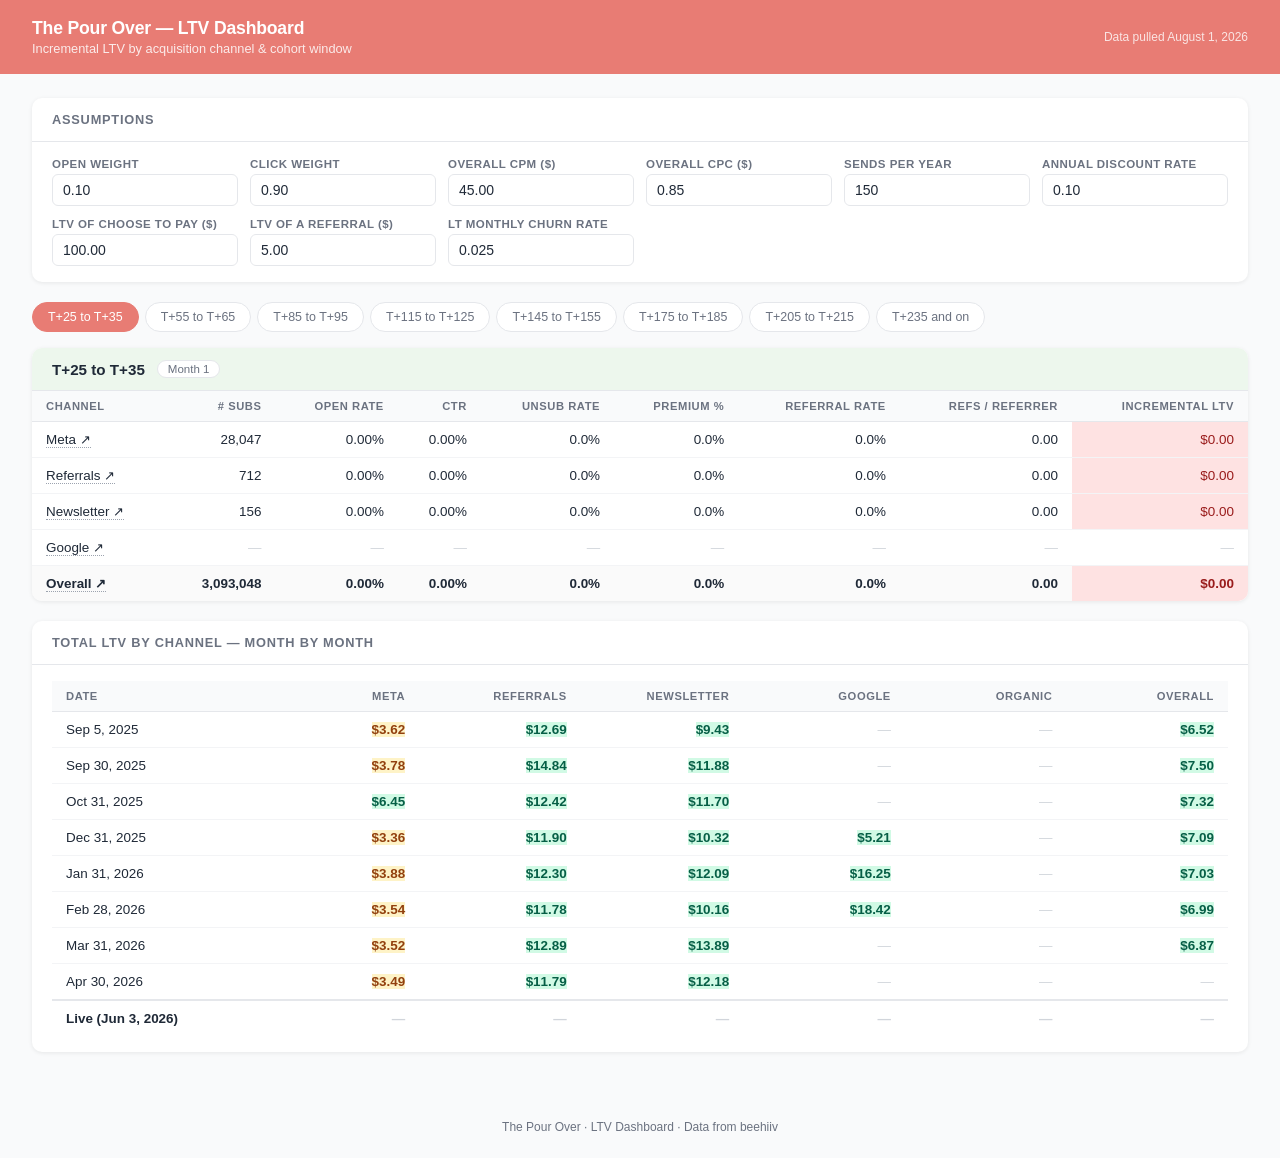
==== commit 4782abc8: "chore: monthly beehiiv data refresh August 2026" ====
--- a/index.html
+++ b/index.html
@@ -146,7 +146,7 @@
     <h1>The Pour Over — LTV Dashboard</h1>
     <p>Incremental LTV by acquisition channel &amp; cohort window</p>
   </div>
-  <span class="updated">Data pulled July 7, 2026</span>
+  <span class="updated">Data pulled August 1, 2026</span>
 </header>
 
 <div class="container">
@@ -217,60 +217,60 @@
 <script>
 const timeWindows = [
   { name: "T+25 to T+35", month: 1, channels: [
-    { channel: "Meta", subs: 19066, openRate: 0.5303, CTR: 0.0921, unsubRate: 0.248, premiumRate: 0.0, referralRate: 0.004, refsPerReferrer: 1.79, segUrl: "https://app.beehiiv.com/segments/6c3b3d61-d824-4d9c-9fdb-918279a1f93b/edit" },
-    { channel: "Referrals", subs: 2130, openRate: 0.5573, CTR: 0.1912, unsubRate: 0.123, premiumRate: 0.0, referralRate: 0.007, refsPerReferrer: 2.07, segUrl: "https://app.beehiiv.com/segments/41f390a9-9c78-4912-8a7a-ceda870bfa25/edit" },
-    { channel: "Newsletter", subs: 91, openRate: 0.5194, CTR: 0.129, unsubRate: 0.231, premiumRate: 0.011, referralRate: 0.033, refsPerReferrer: 2.0, segUrl: "https://app.beehiiv.com/segments/277dbbd1-1612-423f-934a-e31f247a8452/edit" },
+    { channel: "Meta", subs: 28047, openRate: 0, CTR: 0, unsubRate: 0, premiumRate: 0, referralRate: 0, refsPerReferrer: 0, segUrl: "https://app.beehiiv.com/segments/6c3b3d61-d824-4d9c-9fdb-918279a1f93b/edit" },
+    { channel: "Referrals", subs: 712, openRate: 0, CTR: 0, unsubRate: 0, premiumRate: 0, referralRate: 0, refsPerReferrer: 0, segUrl: "https://app.beehiiv.com/segments/41f390a9-9c78-4912-8a7a-ceda870bfa25/edit" },
+    { channel: "Newsletter", subs: 156, openRate: 0, CTR: 0, unsubRate: 0, premiumRate: 0, referralRate: 0, refsPerReferrer: 0, segUrl: "https://app.beehiiv.com/segments/277dbbd1-1612-423f-934a-e31f247a8452/edit" },
     { channel: "Google", subs: 0, openRate: 0, CTR: 0, unsubRate: 0, premiumRate: 0, referralRate: 0, refsPerReferrer: 0, segUrl: "https://app.beehiiv.com/segments/58db8f4a-8375-4c8c-aa08-04d76ddf64bd/edit" },
-    { channel: "Overall", subs: 3010951, openRate: 0.5171, CTR: 0.0525, unsubRate: 0.54, premiumRate: 0.003, referralRate: 0.03, refsPerReferrer: 2.7, segUrl: "https://app.beehiiv.com/segments/903a0b2c-df83-4af2-b48c-dbe47f617925/edit", isOverall: true },
+    { channel: "Overall", subs: 3093048, openRate: 0, CTR: 0, unsubRate: 0, premiumRate: 0, referralRate: 0, refsPerReferrer: 0, segUrl: "https://app.beehiiv.com/segments/903a0b2c-df83-4af2-b48c-dbe47f617925/edit", isOverall: true },
   ]},
   { name: "T+55 to T+65", month: 2, channels: [
-    { channel: "Meta", subs: 19526, openRate: 0.4699, CTR: 0.0526, unsubRate: 0.305, premiumRate: 0.0, referralRate: 0.003, refsPerReferrer: 1.67, segUrl: "https://app.beehiiv.com/segments/53a5f291-de50-4346-8861-d22bb5fb139e/edit" },
-    { channel: "Referrals", subs: 1606, openRate: 0.5337, CTR: 0.1276, unsubRate: 0.143, premiumRate: 0.0, referralRate: 0.014, refsPerReferrer: 2.05, segUrl: "https://app.beehiiv.com/segments/ebab7836-f7dd-42ae-ab95-f366a8e1c221/edit" },
-    { channel: "Newsletter", subs: 2281, openRate: 0.6713, CTR: 0.0859, unsubRate: 0.298, premiumRate: 0.001, referralRate: 0.007, refsPerReferrer: 2.06, segUrl: "https://app.beehiiv.com/segments/58d3da86-8e56-4af4-8a17-f3b5a6e3153c/edit" },
+    { channel: "Meta", subs: 21492, openRate: 0, CTR: 0, unsubRate: 0, premiumRate: 0, referralRate: 0, refsPerReferrer: 0, segUrl: "https://app.beehiiv.com/segments/53a5f291-de50-4346-8861-d22bb5fb139e/edit" },
+    { channel: "Referrals", subs: 1606, openRate: 0, CTR: 0, unsubRate: 0, premiumRate: 0, referralRate: 0, refsPerReferrer: 0, segUrl: "https://app.beehiiv.com/segments/ebab7836-f7dd-42ae-ab95-f366a8e1c221/edit" },
+    { channel: "Newsletter", subs: 782, openRate: 0, CTR: 0, unsubRate: 0, premiumRate: 0, referralRate: 0, refsPerReferrer: 0, segUrl: "https://app.beehiiv.com/segments/58d3da86-8e56-4af4-8a17-f3b5a6e3153c/edit" },
     { channel: "Google", subs: 0, openRate: 0, CTR: 0, unsubRate: 0, premiumRate: 0, referralRate: 0, refsPerReferrer: 0, segUrl: "https://app.beehiiv.com/segments/2ba51541-d950-4d84-99df-0250116b7814/edit" },
-    { channel: "Overall", subs: 2948899, openRate: 0.517, CTR: 0.0524, unsubRate: 0.545, premiumRate: 0.003, referralRate: 0.031, refsPerReferrer: 2.71, segUrl: "https://app.beehiiv.com/segments/dc37662d-b5ae-4d46-bfa5-b49b947f8961/edit", isOverall: true },
+    { channel: "Overall", subs: 2995351, openRate: 0, CTR: 0, unsubRate: 0, premiumRate: 0, referralRate: 0, refsPerReferrer: 0, segUrl: "https://app.beehiiv.com/segments/dc37662d-b5ae-4d46-bfa5-b49b947f8961/edit", isOverall: true },
   ]},
   { name: "T+85 to T+95", month: 3, channels: [
-    { channel: "Meta", subs: 18405, openRate: 0.4868, CTR: 0.0483, unsubRate: 0.402, premiumRate: 0.0, referralRate: 0.004, refsPerReferrer: 1.67, segUrl: "https://app.beehiiv.com/segments/aadec63b-f0af-4217-be98-abeb42e684f9/edit" },
-    { channel: "Referrals", subs: 1353, openRate: 0.5717, CTR: 0.1194, unsubRate: 0.186, premiumRate: 0.001, referralRate: 0.024, refsPerReferrer: 2.12, segUrl: "https://app.beehiiv.com/segments/fbffbbeb-8c57-4c94-811c-703dcb82264e/edit" },
-    { channel: "Newsletter", subs: 1065, openRate: 0.6328, CTR: 0.0853, unsubRate: 0.399, premiumRate: 0.003, referralRate: 0.004, refsPerReferrer: 2.5, segUrl: "https://app.beehiiv.com/segments/27a0aa37-cd0a-4de9-8aa1-3591f0de4f1f/edit" },
+    { channel: "Meta", subs: 24184, openRate: 0, CTR: 0, unsubRate: 0, premiumRate: 0, referralRate: 0, refsPerReferrer: 0, segUrl: "https://app.beehiiv.com/segments/aadec63b-f0af-4217-be98-abeb42e684f9/edit" },
+    { channel: "Referrals", subs: 1579, openRate: 0, CTR: 0, unsubRate: 0, premiumRate: 0, referralRate: 0, refsPerReferrer: 0, segUrl: "https://app.beehiiv.com/segments/fbffbbeb-8c57-4c94-811c-703dcb82264e/edit" },
+    { channel: "Newsletter", subs: 2237, openRate: 0, CTR: 0, unsubRate: 0, premiumRate: 0, referralRate: 0, refsPerReferrer: 0, segUrl: "https://app.beehiiv.com/segments/27a0aa37-cd0a-4de9-8aa1-3591f0de4f1f/edit" },
     { channel: "Google", subs: 0, openRate: 0, CTR: 0, unsubRate: 0, premiumRate: 0, referralRate: 0, refsPerReferrer: 0, segUrl: "https://app.beehiiv.com/segments/87cdf438-9fec-4c50-8ffa-18b84be1d5ad/edit" },
-    { channel: "Overall", subs: 26269, openRate: 0.5121, CTR: 0.0668, unsubRate: 0.374, premiumRate: 0.001, referralRate: 0.008, refsPerReferrer: 1.87, segUrl: "https://app.beehiiv.com/segments/e0f6c8a0-456b-4739-8685-b87d5243ef34/edit", isOverall: true },
+    { channel: "Overall", subs: 30938, openRate: 0, CTR: 0, unsubRate: 0, premiumRate: 0, referralRate: 0, refsPerReferrer: 0, segUrl: "https://app.beehiiv.com/segments/e0f6c8a0-456b-4739-8685-b87d5243ef34/edit", isOverall: true },
   ]},
   { name: "T+115 to T+125", month: 4, channels: [
-    { channel: "Meta", subs: 23729, openRate: 0.4061, CTR: 0.0429, unsubRate: 0.468, premiumRate: 0.0, referralRate: 0.003, refsPerReferrer: 1.58, segUrl: "https://app.beehiiv.com/segments/09d7fd51-50d1-45fa-89f3-15161d88f26c/edit" },
-    { channel: "Referrals", subs: 1852, openRate: 0.5989, CTR: 0.1072, unsubRate: 0.183, premiumRate: 0.0, referralRate: 0.026, refsPerReferrer: 1.78, segUrl: "https://app.beehiiv.com/segments/e9e39b3f-b200-4d11-8200-81252f8c4174/edit" },
-    { channel: "Newsletter", subs: 809, openRate: 0.6424, CTR: 0.0858, unsubRate: 0.352, premiumRate: 0.0, referralRate: 0.011, refsPerReferrer: 1.78, segUrl: "https://app.beehiiv.com/segments/46d417d0-d806-4bf4-8405-31dcd7b0860f/edit" },
+    { channel: "Meta", subs: 12684, openRate: 0, CTR: 0, unsubRate: 0, premiumRate: 0, referralRate: 0, refsPerReferrer: 0, segUrl: "https://app.beehiiv.com/segments/09d7fd51-50d1-45fa-89f3-15161d88f26c/edit" },
+    { channel: "Referrals", subs: 1852, openRate: 0, CTR: 0, unsubRate: 0, premiumRate: 0, referralRate: 0, refsPerReferrer: 0, segUrl: "https://app.beehiiv.com/segments/e9e39b3f-b200-4d11-8200-81252f8c4174/edit" },
+    { channel: "Newsletter", subs: 687, openRate: 0, CTR: 0, unsubRate: 0, premiumRate: 0, referralRate: 0, refsPerReferrer: 0, segUrl: "https://app.beehiiv.com/segments/46d417d0-d806-4bf4-8405-31dcd7b0860f/edit" },
     { channel: "Google", subs: 0, openRate: 0, CTR: 0, unsubRate: 0, premiumRate: 0, referralRate: 0, refsPerReferrer: 0, segUrl: "https://app.beehiiv.com/segments/48c82a35-e97f-4a4f-8680-ffa18fb3819c/edit" },
-    { channel: "Overall", subs: 34243, openRate: 0.4412, CTR: 0.0621, unsubRate: 0.443, premiumRate: 0.0, referralRate: 0.008, refsPerReferrer: 1.86, segUrl: "https://app.beehiiv.com/segments/ce3ff32e-f206-45f6-aaeb-2daad148a63f/edit", isOverall: true },
+    { channel: "Overall", subs: 18533, openRate: 0, CTR: 0, unsubRate: 0, premiumRate: 0, referralRate: 0, refsPerReferrer: 0, segUrl: "https://app.beehiiv.com/segments/ce3ff32e-f206-45f6-aaeb-2daad148a63f/edit", isOverall: true },
   ]},
   { name: "T+145 to T+155", month: 5, channels: [
-    { channel: "Meta", subs: 17833, openRate: 0.4292, CTR: 0.047, unsubRate: 0.509, premiumRate: 0.0, referralRate: 0.004, refsPerReferrer: 1.68, segUrl: "https://app.beehiiv.com/segments/5ecf62d4-ce51-4f14-8f16-aa2f5c3fb906/edit" },
-    { channel: "Referrals", subs: 1380, openRate: 0.5858, CTR: 0.1127, unsubRate: 0.225, premiumRate: 0.001, referralRate: 0.027, refsPerReferrer: 1.54, segUrl: "https://app.beehiiv.com/segments/c62b4343-e0a6-41e2-ac99-0769d9f50738/edit" },
-    { channel: "Newsletter", subs: 2069, openRate: 0.6425, CTR: 0.099, unsubRate: 0.354, premiumRate: 0.001, referralRate: 0.019, refsPerReferrer: 2.44, segUrl: "https://app.beehiiv.com/segments/60ea906d-0252-4dc0-9de7-d92937753a8c/edit" },
+    { channel: "Meta", subs: 33297, openRate: 0, CTR: 0, unsubRate: 0, premiumRate: 0, referralRate: 0, refsPerReferrer: 0, segUrl: "https://app.beehiiv.com/segments/5ecf62d4-ce51-4f14-8f16-aa2f5c3fb906/edit" },
+    { channel: "Referrals", subs: 2044, openRate: 0, CTR: 0, unsubRate: 0, premiumRate: 0, referralRate: 0, refsPerReferrer: 0, segUrl: "https://app.beehiiv.com/segments/c62b4343-e0a6-41e2-ac99-0769d9f50738/edit" },
+    { channel: "Newsletter", subs: 1673, openRate: 0, CTR: 0, unsubRate: 0, premiumRate: 0, referralRate: 0, refsPerReferrer: 0, segUrl: "https://app.beehiiv.com/segments/60ea906d-0252-4dc0-9de7-d92937753a8c/edit" },
     { channel: "Google", subs: 0, openRate: 0, CTR: 0, unsubRate: 0, premiumRate: 0, referralRate: 0, refsPerReferrer: 0, segUrl: "https://app.beehiiv.com/segments/eb379eea-c8da-497d-a1ba-02425d18bcb2/edit" },
-    { channel: "Overall", subs: 26145, openRate: 0.4756, CTR: 0.0667, unsubRate: 0.464, premiumRate: 0.001, referralRate: 0.008, refsPerReferrer: 1.8, segUrl: "https://app.beehiiv.com/segments/19a9009d-d2de-4c8b-9caa-3d48a8b4aab1/edit", isOverall: true },
+    { channel: "Overall", subs: 44012, openRate: 0, CTR: 0, unsubRate: 0, premiumRate: 0, referralRate: 0, refsPerReferrer: 0, segUrl: "https://app.beehiiv.com/segments/19a9009d-d2de-4c8b-9caa-3d48a8b4aab1/edit", isOverall: true },
   ]},
   { name: "T+175 to T+185", month: 6, channels: [
-    { channel: "Meta", subs: 46085, openRate: 0.4431, CTR: 0.0463, unsubRate: 0.516, premiumRate: 0.0, referralRate: 0.007, refsPerReferrer: 1.67, segUrl: "https://app.beehiiv.com/segments/a0fd1b94-68fe-48db-806d-85443f352aa6/edit" },
-    { channel: "Referrals", subs: 2967, openRate: 0.5432, CTR: 0.0971, unsubRate: 0.261, premiumRate: 0.002, referralRate: 0.025, refsPerReferrer: 1.86, segUrl: "https://app.beehiiv.com/segments/e990d83c-346c-40e7-9927-d11388215923/edit" },
-    { channel: "Newsletter", subs: 1940, openRate: 0.6173, CTR: 0.085, unsubRate: 0.403, premiumRate: 0.001, referralRate: 0.017, refsPerReferrer: 1.55, segUrl: "https://app.beehiiv.com/segments/310a34c3-4c93-434d-9262-915e27ea83ed/edit" },
+    { channel: "Meta", subs: 24476, openRate: 0, CTR: 0, unsubRate: 0, premiumRate: 0, referralRate: 0, refsPerReferrer: 0, segUrl: "https://app.beehiiv.com/segments/a0fd1b94-68fe-48db-806d-85443f352aa6/edit" },
+    { channel: "Referrals", subs: 3509, openRate: 0, CTR: 0, unsubRate: 0, premiumRate: 0, referralRate: 0, refsPerReferrer: 0, segUrl: "https://app.beehiiv.com/segments/e990d83c-346c-40e7-9927-d11388215923/edit" },
+    { channel: "Newsletter", subs: 2423, openRate: 0, CTR: 0, unsubRate: 0, premiumRate: 0, referralRate: 0, refsPerReferrer: 0, segUrl: "https://app.beehiiv.com/segments/310a34c3-4c93-434d-9262-915e27ea83ed/edit" },
     { channel: "Google", subs: 0, openRate: 0, CTR: 0, unsubRate: 0, premiumRate: 0, referralRate: 0, refsPerReferrer: 0, segUrl: "https://app.beehiiv.com/segments/ab31d1da-3fbd-47a3-9c7e-f07274729329/edit" },
-    { channel: "Overall", subs: 57649, openRate: 0.464, CTR: 0.0572, unsubRate: 0.488, premiumRate: 0.002, referralRate: 0.01, refsPerReferrer: 1.72, segUrl: "https://app.beehiiv.com/segments/b8e6b764-add6-44af-a61f-c6bee61d1dac/edit", isOverall: true },
+    { channel: "Overall", subs: 37784, openRate: 0, CTR: 0, unsubRate: 0, premiumRate: 0, referralRate: 0, refsPerReferrer: 0, segUrl: "https://app.beehiiv.com/segments/b8e6b764-add6-44af-a61f-c6bee61d1dac/edit", isOverall: true },
   ]},
   { name: "T+205 to T+215", month: 7, channels: [
-    { channel: "Meta", subs: 15927, openRate: 0.3202, CTR: 0.0408, unsubRate: 0.597, premiumRate: 0.001, referralRate: 0.003, refsPerReferrer: 1.4, segUrl: "https://app.beehiiv.com/segments/1c9628ef-9039-4482-b6ed-3d91d860c02c/edit" },
-    { channel: "Referrals", subs: 756, openRate: 0.5506, CTR: 0.1055, unsubRate: 0.32, premiumRate: 0.001, referralRate: 0.019, refsPerReferrer: 2.0, segUrl: "https://app.beehiiv.com/segments/a7aec5ca-2ca9-4a57-ab40-0073d34ebd66/edit" },
-    { channel: "Newsletter", subs: 578, openRate: 0.6073, CTR: 0.1257, unsubRate: 0.379, premiumRate: 0.0, referralRate: 0.029, refsPerReferrer: 1.71, segUrl: "https://app.beehiiv.com/segments/daede9ce-9744-4c60-8787-69dcdc549891/edit" },
+    { channel: "Meta", subs: 49535, openRate: 0, CTR: 0, unsubRate: 0, premiumRate: 0, referralRate: 0, refsPerReferrer: 0, segUrl: "https://app.beehiiv.com/segments/1c9628ef-9039-4482-b6ed-3d91d860c02c/edit" },
+    { channel: "Referrals", subs: 2159, openRate: 0, CTR: 0, unsubRate: 0, premiumRate: 0, referralRate: 0, refsPerReferrer: 0, segUrl: "https://app.beehiiv.com/segments/a7aec5ca-2ca9-4a57-ab40-0073d34ebd66/edit" },
+    { channel: "Newsletter", subs: 1515, openRate: 0, CTR: 0, unsubRate: 0, premiumRate: 0, referralRate: 0, refsPerReferrer: 0, segUrl: "https://app.beehiiv.com/segments/daede9ce-9744-4c60-8787-69dcdc549891/edit" },
     { channel: "Google", subs: 0, openRate: 0, CTR: 0, unsubRate: 0, premiumRate: 0, referralRate: 0, refsPerReferrer: 0, segUrl: "https://app.beehiiv.com/segments/b33e8f81-9ea1-4e88-8b59-c26d0958b825/edit" },
-    { channel: "Overall", subs: 19748, openRate: 0.3607, CTR: 0.055, unsubRate: 0.563, premiumRate: 0.001, referralRate: 0.006, refsPerReferrer: 1.66, segUrl: "https://app.beehiiv.com/segments/1ad8f2bf-72c9-4d2d-aafe-59bc93ca442f/edit", isOverall: true },
+    { channel: "Overall", subs: 59259, openRate: 0, CTR: 0, unsubRate: 0, premiumRate: 0, referralRate: 0, refsPerReferrer: 0, segUrl: "https://app.beehiiv.com/segments/1ad8f2bf-72c9-4d2d-aafe-59bc93ca442f/edit", isOverall: true },
   ]},
   { name: "T+235 and on", month: 8, channels: [
-    { channel: "Meta", subs: 1248111, openRate: 0.4488, CTR: 0.0347, unsubRate: 0.587, premiumRate: 0.001, referralRate: 0.013, refsPerReferrer: 1.89, segUrl: "https://app.beehiiv.com/segments/22a78a73-9979-46a3-ba69-c7d5c4fefebc/edit" },
-    { channel: "Referrals", subs: 95092, openRate: 0.6201, CTR: 0.0856, unsubRate: 0.439, premiumRate: 0.006, referralRate: 0.057, refsPerReferrer: 2.42, segUrl: "https://app.beehiiv.com/segments/34fba5bc-2d86-41f8-aae1-620669062334/edit" },
-    { channel: "Newsletter", subs: 77946, openRate: 0.6367, CTR: 0.0907, unsubRate: 0.485, premiumRate: 0.005, referralRate: 0.031, refsPerReferrer: 1.87, segUrl: "https://app.beehiiv.com/segments/e84e323e-337d-4ac8-8f9c-860233cc6de7/edit" },
-    { channel: "Google", subs: 15320, openRate: 0.3649, CTR: 0.0471, unsubRate: 0.649, premiumRate: 0.001, referralRate: 0.006, refsPerReferrer: 2.91, segUrl: "https://app.beehiiv.com/segments/f9c4983e-23fb-4727-95fe-afa6727c2a9d/edit" },
-    { channel: "Overall", subs: 2372147, openRate: 0.5224, CTR: 0.0518, unsubRate: 0.566, premiumRate: 0.003, referralRate: 0.036, refsPerReferrer: 2.76, segUrl: "https://app.beehiiv.com/segments/4fd96a2c-1b57-4655-ba48-e0d301ba6462/edit", isOverall: true },
+    { channel: "Meta", subs: 1274331, openRate: 0, CTR: 0, unsubRate: 0, premiumRate: 0, referralRate: 0, refsPerReferrer: 0, segUrl: "https://app.beehiiv.com/segments/22a78a73-9979-46a3-ba69-c7d5c4fefebc/edit" },
+    { channel: "Referrals", subs: 97502, openRate: 0, CTR: 0, unsubRate: 0, premiumRate: 0, referralRate: 0, refsPerReferrer: 0, segUrl: "https://app.beehiiv.com/segments/34fba5bc-2d86-41f8-aae1-620669062334/edit" },
+    { channel: "Newsletter", subs: 80571, openRate: 0, CTR: 0, unsubRate: 0, premiumRate: 0, referralRate: 0, refsPerReferrer: 0, segUrl: "https://app.beehiiv.com/segments/e84e323e-337d-4ac8-8f9c-860233cc6de7/edit" },
+    { channel: "Google", subs: 15320, openRate: 0, CTR: 0, unsubRate: 0, premiumRate: 0, referralRate: 0, refsPerReferrer: 0, segUrl: "https://app.beehiiv.com/segments/f9c4983e-23fb-4727-95fe-afa6727c2a9d/edit" },
+    { channel: "Overall", subs: 2372147, openRate: 0, CTR: 0, unsubRate: 0, premiumRate: 0, referralRate: 0, refsPerReferrer: 0, segUrl: "https://app.beehiiv.com/segments/4fd96a2c-1b57-4655-ba48-e0d301ba6462/edit", isOverall: true },
   ]},
 ];
 
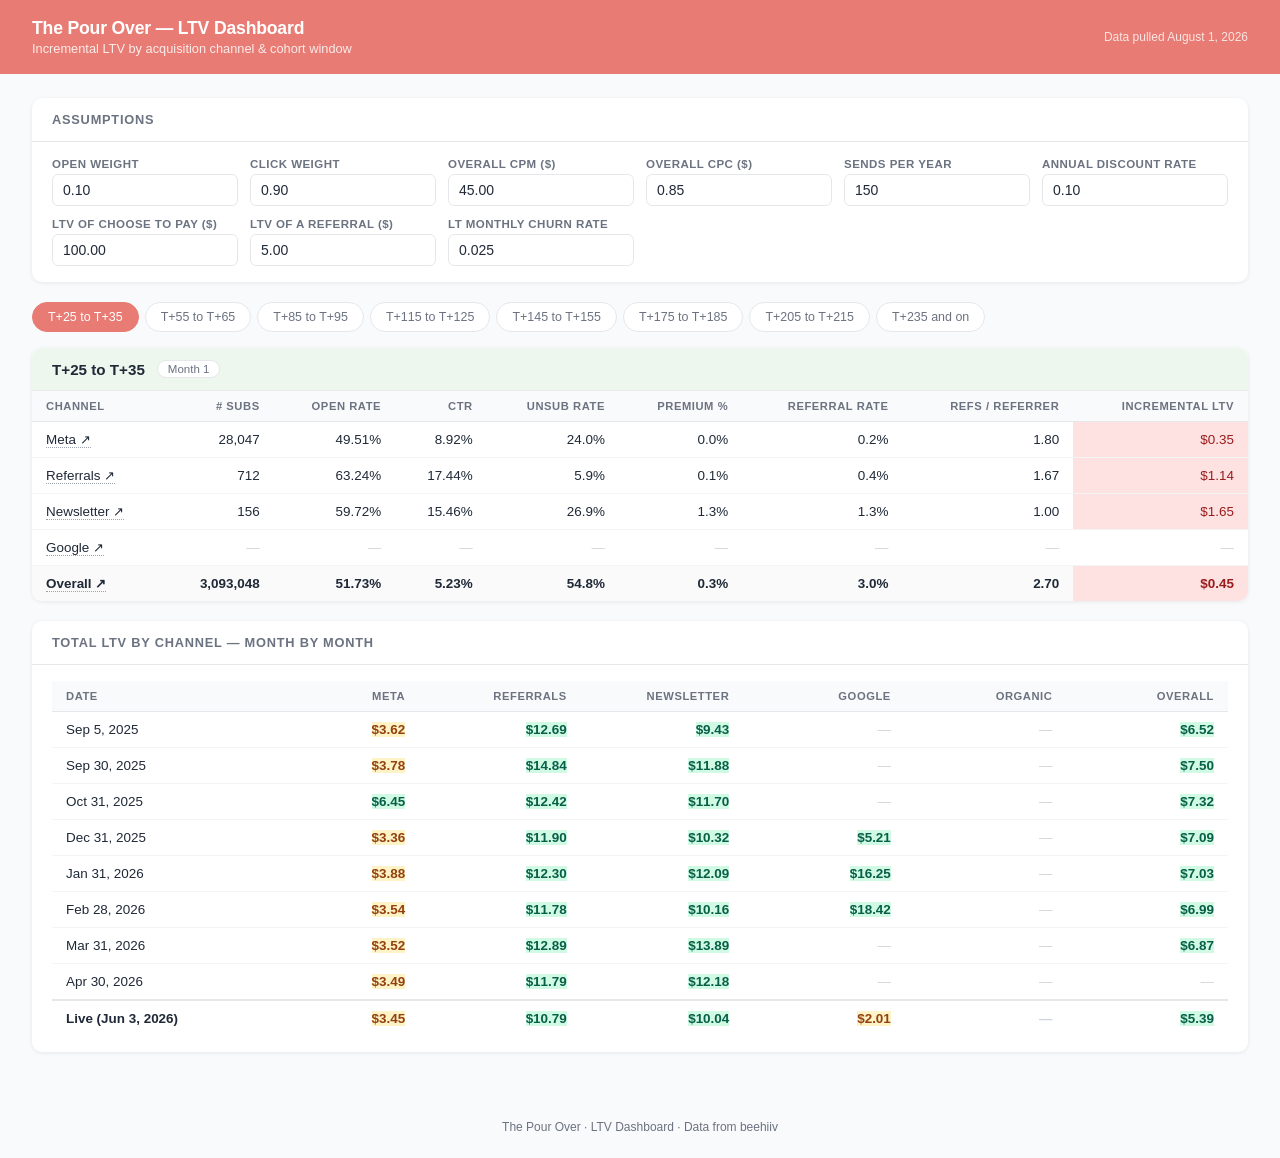
==== commit 1dca6bfe: "August refresh: restore real engagement rates; fix stats fetch (expand[]=stats) + all-zero-rate guar" ====
--- a/index.html
+++ b/index.html
@@ -217,60 +217,60 @@
 <script>
 const timeWindows = [
   { name: "T+25 to T+35", month: 1, channels: [
-    { channel: "Meta", subs: 28047, openRate: 0, CTR: 0, unsubRate: 0, premiumRate: 0, referralRate: 0, refsPerReferrer: 0, segUrl: "https://app.beehiiv.com/segments/6c3b3d61-d824-4d9c-9fdb-918279a1f93b/edit" },
-    { channel: "Referrals", subs: 712, openRate: 0, CTR: 0, unsubRate: 0, premiumRate: 0, referralRate: 0, refsPerReferrer: 0, segUrl: "https://app.beehiiv.com/segments/41f390a9-9c78-4912-8a7a-ceda870bfa25/edit" },
-    { channel: "Newsletter", subs: 156, openRate: 0, CTR: 0, unsubRate: 0, premiumRate: 0, referralRate: 0, refsPerReferrer: 0, segUrl: "https://app.beehiiv.com/segments/277dbbd1-1612-423f-934a-e31f247a8452/edit" },
-    { channel: "Google", subs: 0, openRate: 0, CTR: 0, unsubRate: 0, premiumRate: 0, referralRate: 0, refsPerReferrer: 0, segUrl: "https://app.beehiiv.com/segments/58db8f4a-8375-4c8c-aa08-04d76ddf64bd/edit" },
-    { channel: "Overall", subs: 3093048, openRate: 0, CTR: 0, unsubRate: 0, premiumRate: 0, referralRate: 0, refsPerReferrer: 0, segUrl: "https://app.beehiiv.com/segments/903a0b2c-df83-4af2-b48c-dbe47f617925/edit", isOverall: true },
+    { channel: "Meta", subs: 28047, openRate: 0.4951, CTR: 0.0892, unsubRate: 0.24, premiumRate: 0.0, referralRate: 0.002, refsPerReferrer: 1.8, segUrl: "https://app.beehiiv.com/segments/6c3b3d61-d824-4d9c-9fdb-918279a1f93b/edit" },
+    { channel: "Referrals", subs: 712, openRate: 0.6324, CTR: 0.1744, unsubRate: 0.059, premiumRate: 0.001, referralRate: 0.004, refsPerReferrer: 1.67, segUrl: "https://app.beehiiv.com/segments/41f390a9-9c78-4912-8a7a-ceda870bfa25/edit" },
+    { channel: "Newsletter", subs: 156, openRate: 0.5972, CTR: 0.1546, unsubRate: 0.269, premiumRate: 0.013, referralRate: 0.013, refsPerReferrer: 1.0, segUrl: "https://app.beehiiv.com/segments/277dbbd1-1612-423f-934a-e31f247a8452/edit" },
+    { channel: "Google", subs: 0, openRate: 0.0, CTR: 0.0, unsubRate: 0.0, premiumRate: 0.0, referralRate: 0.0, refsPerReferrer: 0, segUrl: "https://app.beehiiv.com/segments/58db8f4a-8375-4c8c-aa08-04d76ddf64bd/edit" },
+    { channel: "Overall", subs: 3093048, openRate: 0.5173, CTR: 0.0523, unsubRate: 0.548, premiumRate: 0.003, referralRate: 0.03, refsPerReferrer: 2.7, segUrl: "https://app.beehiiv.com/segments/903a0b2c-df83-4af2-b48c-dbe47f617925/edit", isOverall: true },
   ]},
   { name: "T+55 to T+65", month: 2, channels: [
-    { channel: "Meta", subs: 21492, openRate: 0, CTR: 0, unsubRate: 0, premiumRate: 0, referralRate: 0, refsPerReferrer: 0, segUrl: "https://app.beehiiv.com/segments/53a5f291-de50-4346-8861-d22bb5fb139e/edit" },
-    { channel: "Referrals", subs: 1606, openRate: 0, CTR: 0, unsubRate: 0, premiumRate: 0, referralRate: 0, refsPerReferrer: 0, segUrl: "https://app.beehiiv.com/segments/ebab7836-f7dd-42ae-ab95-f366a8e1c221/edit" },
-    { channel: "Newsletter", subs: 782, openRate: 0, CTR: 0, unsubRate: 0, premiumRate: 0, referralRate: 0, refsPerReferrer: 0, segUrl: "https://app.beehiiv.com/segments/58d3da86-8e56-4af4-8a17-f3b5a6e3153c/edit" },
-    { channel: "Google", subs: 0, openRate: 0, CTR: 0, unsubRate: 0, premiumRate: 0, referralRate: 0, refsPerReferrer: 0, segUrl: "https://app.beehiiv.com/segments/2ba51541-d950-4d84-99df-0250116b7814/edit" },
-    { channel: "Overall", subs: 2995351, openRate: 0, CTR: 0, unsubRate: 0, premiumRate: 0, referralRate: 0, refsPerReferrer: 0, segUrl: "https://app.beehiiv.com/segments/dc37662d-b5ae-4d46-bfa5-b49b947f8961/edit", isOverall: true },
+    { channel: "Meta", subs: 21492, openRate: 0.5101, CTR: 0.0691, unsubRate: 0.309, premiumRate: 0.001, referralRate: 0.004, refsPerReferrer: 1.7, segUrl: "https://app.beehiiv.com/segments/53a5f291-de50-4346-8861-d22bb5fb139e/edit" },
+    { channel: "Referrals", subs: 503, openRate: 0.5745, CTR: 0.1557, unsubRate: 0.121, premiumRate: 0.0, referralRate: 0.016, refsPerReferrer: 1.88, segUrl: "https://app.beehiiv.com/segments/ebab7836-f7dd-42ae-ab95-f366a8e1c221/edit" },
+    { channel: "Newsletter", subs: 782, openRate: 0.6336, CTR: 0.1053, unsubRate: 0.336, premiumRate: 0.001, referralRate: 0.006, refsPerReferrer: 1.4, segUrl: "https://app.beehiiv.com/segments/58d3da86-8e56-4af4-8a17-f3b5a6e3153c/edit" },
+    { channel: "Google", subs: 0, openRate: 0.0, CTR: 0.0, unsubRate: 0.0, premiumRate: 0.0, referralRate: 0.0, refsPerReferrer: 0, segUrl: "https://app.beehiiv.com/segments/2ba51541-d950-4d84-99df-0250116b7814/edit" },
+    { channel: "Overall", subs: 2995351, openRate: 0.5173, CTR: 0.0521, unsubRate: 0.557, premiumRate: 0.003, referralRate: 0.031, refsPerReferrer: 2.7, segUrl: "https://app.beehiiv.com/segments/dc37662d-b5ae-4d46-bfa5-b49b947f8961/edit", isOverall: true },
   ]},
   { name: "T+85 to T+95", month: 3, channels: [
-    { channel: "Meta", subs: 24184, openRate: 0, CTR: 0, unsubRate: 0, premiumRate: 0, referralRate: 0, refsPerReferrer: 0, segUrl: "https://app.beehiiv.com/segments/aadec63b-f0af-4217-be98-abeb42e684f9/edit" },
-    { channel: "Referrals", subs: 1579, openRate: 0, CTR: 0, unsubRate: 0, premiumRate: 0, referralRate: 0, refsPerReferrer: 0, segUrl: "https://app.beehiiv.com/segments/fbffbbeb-8c57-4c94-811c-703dcb82264e/edit" },
-    { channel: "Newsletter", subs: 2237, openRate: 0, CTR: 0, unsubRate: 0, premiumRate: 0, referralRate: 0, refsPerReferrer: 0, segUrl: "https://app.beehiiv.com/segments/27a0aa37-cd0a-4de9-8aa1-3591f0de4f1f/edit" },
-    { channel: "Google", subs: 0, openRate: 0, CTR: 0, unsubRate: 0, premiumRate: 0, referralRate: 0, refsPerReferrer: 0, segUrl: "https://app.beehiiv.com/segments/87cdf438-9fec-4c50-8ffa-18b84be1d5ad/edit" },
-    { channel: "Overall", subs: 30938, openRate: 0, CTR: 0, unsubRate: 0, premiumRate: 0, referralRate: 0, refsPerReferrer: 0, segUrl: "https://app.beehiiv.com/segments/e0f6c8a0-456b-4739-8685-b87d5243ef34/edit", isOverall: true },
+    { channel: "Meta", subs: 24184, openRate: 0.4776, CTR: 0.0482, unsubRate: 0.399, premiumRate: 0.001, referralRate: 0.004, refsPerReferrer: 1.67, segUrl: "https://app.beehiiv.com/segments/aadec63b-f0af-4217-be98-abeb42e684f9/edit" },
+    { channel: "Referrals", subs: 1579, openRate: 0.5199, CTR: 0.1133, unsubRate: 0.243, premiumRate: 0.001, referralRate: 0.014, refsPerReferrer: 2.27, segUrl: "https://app.beehiiv.com/segments/fbffbbeb-8c57-4c94-811c-703dcb82264e/edit" },
+    { channel: "Newsletter", subs: 2237, openRate: 0.6549, CTR: 0.0792, unsubRate: 0.339, premiumRate: 0.004, referralRate: 0.008, refsPerReferrer: 2.11, segUrl: "https://app.beehiiv.com/segments/27a0aa37-cd0a-4de9-8aa1-3591f0de4f1f/edit" },
+    { channel: "Google", subs: 0, openRate: 0.0, CTR: 0.0, unsubRate: 0.0, premiumRate: 0.0, referralRate: 0.0, refsPerReferrer: 0, segUrl: "https://app.beehiiv.com/segments/87cdf438-9fec-4c50-8ffa-18b84be1d5ad/edit" },
+    { channel: "Overall", subs: 30938, openRate: 0.4976, CTR: 0.0591, unsubRate: 0.375, premiumRate: 0.001, referralRate: 0.006, refsPerReferrer: 1.78, segUrl: "https://app.beehiiv.com/segments/e0f6c8a0-456b-4739-8685-b87d5243ef34/edit", isOverall: true },
   ]},
   { name: "T+115 to T+125", month: 4, channels: [
-    { channel: "Meta", subs: 12684, openRate: 0, CTR: 0, unsubRate: 0, premiumRate: 0, referralRate: 0, refsPerReferrer: 0, segUrl: "https://app.beehiiv.com/segments/09d7fd51-50d1-45fa-89f3-15161d88f26c/edit" },
-    { channel: "Referrals", subs: 1852, openRate: 0, CTR: 0, unsubRate: 0, premiumRate: 0, referralRate: 0, refsPerReferrer: 0, segUrl: "https://app.beehiiv.com/segments/e9e39b3f-b200-4d11-8200-81252f8c4174/edit" },
-    { channel: "Newsletter", subs: 687, openRate: 0, CTR: 0, unsubRate: 0, premiumRate: 0, referralRate: 0, refsPerReferrer: 0, segUrl: "https://app.beehiiv.com/segments/46d417d0-d806-4bf4-8405-31dcd7b0860f/edit" },
-    { channel: "Google", subs: 0, openRate: 0, CTR: 0, unsubRate: 0, premiumRate: 0, referralRate: 0, refsPerReferrer: 0, segUrl: "https://app.beehiiv.com/segments/48c82a35-e97f-4a4f-8680-ffa18fb3819c/edit" },
-    { channel: "Overall", subs: 18533, openRate: 0, CTR: 0, unsubRate: 0, premiumRate: 0, referralRate: 0, refsPerReferrer: 0, segUrl: "https://app.beehiiv.com/segments/ce3ff32e-f206-45f6-aaeb-2daad148a63f/edit", isOverall: true },
+    { channel: "Meta", subs: 12684, openRate: 0.4702, CTR: 0.0451, unsubRate: 0.46, premiumRate: 0.001, referralRate: 0.004, refsPerReferrer: 1.85, segUrl: "https://app.beehiiv.com/segments/09d7fd51-50d1-45fa-89f3-15161d88f26c/edit" },
+    { channel: "Referrals", subs: 1000, openRate: 0.5539, CTR: 0.1099, unsubRate: 0.213, premiumRate: 0.001, referralRate: 0.022, refsPerReferrer: 1.95, segUrl: "https://app.beehiiv.com/segments/e9e39b3f-b200-4d11-8200-81252f8c4174/edit" },
+    { channel: "Newsletter", subs: 687, openRate: 0.6565, CTR: 0.0996, unsubRate: 0.438, premiumRate: 0.009, referralRate: 0.006, refsPerReferrer: 2.5, segUrl: "https://app.beehiiv.com/segments/46d417d0-d806-4bf4-8405-31dcd7b0860f/edit" },
+    { channel: "Google", subs: 0, openRate: 0.0, CTR: 0.0, unsubRate: 0.0, premiumRate: 0.0, referralRate: 0.0, refsPerReferrer: 0, segUrl: "https://app.beehiiv.com/segments/48c82a35-e97f-4a4f-8680-ffa18fb3819c/edit" },
+    { channel: "Overall", subs: 18533, openRate: 0.4982, CTR: 0.0661, unsubRate: 0.426, premiumRate: 0.001, referralRate: 0.008, refsPerReferrer: 1.79, segUrl: "https://app.beehiiv.com/segments/ce3ff32e-f206-45f6-aaeb-2daad148a63f/edit", isOverall: true },
   ]},
   { name: "T+145 to T+155", month: 5, channels: [
-    { channel: "Meta", subs: 33297, openRate: 0, CTR: 0, unsubRate: 0, premiumRate: 0, referralRate: 0, refsPerReferrer: 0, segUrl: "https://app.beehiiv.com/segments/5ecf62d4-ce51-4f14-8f16-aa2f5c3fb906/edit" },
-    { channel: "Referrals", subs: 2044, openRate: 0, CTR: 0, unsubRate: 0, premiumRate: 0, referralRate: 0, refsPerReferrer: 0, segUrl: "https://app.beehiiv.com/segments/c62b4343-e0a6-41e2-ac99-0769d9f50738/edit" },
-    { channel: "Newsletter", subs: 1673, openRate: 0, CTR: 0, unsubRate: 0, premiumRate: 0, referralRate: 0, refsPerReferrer: 0, segUrl: "https://app.beehiiv.com/segments/60ea906d-0252-4dc0-9de7-d92937753a8c/edit" },
-    { channel: "Google", subs: 0, openRate: 0, CTR: 0, unsubRate: 0, premiumRate: 0, referralRate: 0, refsPerReferrer: 0, segUrl: "https://app.beehiiv.com/segments/eb379eea-c8da-497d-a1ba-02425d18bcb2/edit" },
-    { channel: "Overall", subs: 44012, openRate: 0, CTR: 0, unsubRate: 0, premiumRate: 0, referralRate: 0, refsPerReferrer: 0, segUrl: "https://app.beehiiv.com/segments/19a9009d-d2de-4c8b-9caa-3d48a8b4aab1/edit", isOverall: true },
+    { channel: "Meta", subs: 33297, openRate: 0.418, CTR: 0.043, unsubRate: 0.484, premiumRate: 0.001, referralRate: 0.004, refsPerReferrer: 1.67, segUrl: "https://app.beehiiv.com/segments/5ecf62d4-ce51-4f14-8f16-aa2f5c3fb906/edit" },
+    { channel: "Referrals", subs: 2044, openRate: 0.5773, CTR: 0.1038, unsubRate: 0.224, premiumRate: 0.001, referralRate: 0.034, refsPerReferrer: 2.07, segUrl: "https://app.beehiiv.com/segments/c62b4343-e0a6-41e2-ac99-0769d9f50738/edit" },
+    { channel: "Newsletter", subs: 1673, openRate: 0.6296, CTR: 0.0765, unsubRate: 0.345, premiumRate: 0.004, referralRate: 0.016, refsPerReferrer: 2.0, segUrl: "https://app.beehiiv.com/segments/60ea906d-0252-4dc0-9de7-d92937753a8c/edit" },
+    { channel: "Google", subs: 0, openRate: 0.0, CTR: 0.0, unsubRate: 0.0, premiumRate: 0.0, referralRate: 0.0, refsPerReferrer: 0, segUrl: "https://app.beehiiv.com/segments/eb379eea-c8da-497d-a1ba-02425d18bcb2/edit" },
+    { channel: "Overall", subs: 44012, openRate: 0.4541, CTR: 0.0572, unsubRate: 0.443, premiumRate: 0.001, referralRate: 0.008, refsPerReferrer: 1.91, segUrl: "https://app.beehiiv.com/segments/19a9009d-d2de-4c8b-9caa-3d48a8b4aab1/edit", isOverall: true },
   ]},
   { name: "T+175 to T+185", month: 6, channels: [
-    { channel: "Meta", subs: 24476, openRate: 0, CTR: 0, unsubRate: 0, premiumRate: 0, referralRate: 0, refsPerReferrer: 0, segUrl: "https://app.beehiiv.com/segments/a0fd1b94-68fe-48db-806d-85443f352aa6/edit" },
-    { channel: "Referrals", subs: 3509, openRate: 0, CTR: 0, unsubRate: 0, premiumRate: 0, referralRate: 0, refsPerReferrer: 0, segUrl: "https://app.beehiiv.com/segments/e990d83c-346c-40e7-9927-d11388215923/edit" },
-    { channel: "Newsletter", subs: 2423, openRate: 0, CTR: 0, unsubRate: 0, premiumRate: 0, referralRate: 0, refsPerReferrer: 0, segUrl: "https://app.beehiiv.com/segments/310a34c3-4c93-434d-9262-915e27ea83ed/edit" },
-    { channel: "Google", subs: 0, openRate: 0, CTR: 0, unsubRate: 0, premiumRate: 0, referralRate: 0, refsPerReferrer: 0, segUrl: "https://app.beehiiv.com/segments/ab31d1da-3fbd-47a3-9c7e-f07274729329/edit" },
-    { channel: "Overall", subs: 37784, openRate: 0, CTR: 0, unsubRate: 0, premiumRate: 0, referralRate: 0, refsPerReferrer: 0, segUrl: "https://app.beehiiv.com/segments/b8e6b764-add6-44af-a61f-c6bee61d1dac/edit", isOverall: true },
+    { channel: "Meta", subs: 24476, openRate: 0.4704, CTR: 0.0496, unsubRate: 0.503, premiumRate: 0.001, referralRate: 0.007, refsPerReferrer: 1.68, segUrl: "https://app.beehiiv.com/segments/a0fd1b94-68fe-48db-806d-85443f352aa6/edit" },
+    { channel: "Referrals", subs: 3509, openRate: 0.5717, CTR: 0.1015, unsubRate: 0.249, premiumRate: 0.001, referralRate: 0.027, refsPerReferrer: 1.92, segUrl: "https://app.beehiiv.com/segments/e990d83c-346c-40e7-9927-d11388215923/edit" },
+    { channel: "Newsletter", subs: 2423, openRate: 0.5921, CTR: 0.0767, unsubRate: 0.402, premiumRate: 0.002, referralRate: 0.015, refsPerReferrer: 1.75, segUrl: "https://app.beehiiv.com/segments/310a34c3-4c93-434d-9262-915e27ea83ed/edit" },
+    { channel: "Google", subs: 0, openRate: 0.0, CTR: 0.0, unsubRate: 0.0, premiumRate: 0.0, referralRate: 0.0, refsPerReferrer: 0, segUrl: "https://app.beehiiv.com/segments/ab31d1da-3fbd-47a3-9c7e-f07274729329/edit" },
+    { channel: "Overall", subs: 37784, openRate: 0.5056, CTR: 0.0664, unsubRate: 0.453, premiumRate: 0.001, referralRate: 0.012, refsPerReferrer: 1.78, segUrl: "https://app.beehiiv.com/segments/b8e6b764-add6-44af-a61f-c6bee61d1dac/edit", isOverall: true },
   ]},
   { name: "T+205 to T+215", month: 7, channels: [
-    { channel: "Meta", subs: 49535, openRate: 0, CTR: 0, unsubRate: 0, premiumRate: 0, referralRate: 0, refsPerReferrer: 0, segUrl: "https://app.beehiiv.com/segments/1c9628ef-9039-4482-b6ed-3d91d860c02c/edit" },
-    { channel: "Referrals", subs: 2159, openRate: 0, CTR: 0, unsubRate: 0, premiumRate: 0, referralRate: 0, refsPerReferrer: 0, segUrl: "https://app.beehiiv.com/segments/a7aec5ca-2ca9-4a57-ab40-0073d34ebd66/edit" },
-    { channel: "Newsletter", subs: 1515, openRate: 0, CTR: 0, unsubRate: 0, premiumRate: 0, referralRate: 0, refsPerReferrer: 0, segUrl: "https://app.beehiiv.com/segments/daede9ce-9744-4c60-8787-69dcdc549891/edit" },
-    { channel: "Google", subs: 0, openRate: 0, CTR: 0, unsubRate: 0, premiumRate: 0, referralRate: 0, refsPerReferrer: 0, segUrl: "https://app.beehiiv.com/segments/b33e8f81-9ea1-4e88-8b59-c26d0958b825/edit" },
-    { channel: "Overall", subs: 59259, openRate: 0, CTR: 0, unsubRate: 0, premiumRate: 0, referralRate: 0, refsPerReferrer: 0, segUrl: "https://app.beehiiv.com/segments/1ad8f2bf-72c9-4d2d-aafe-59bc93ca442f/edit", isOverall: true },
+    { channel: "Meta", subs: 49535, openRate: 0.4403, CTR: 0.0458, unsubRate: 0.544, premiumRate: 0.001, referralRate: 0.008, refsPerReferrer: 1.74, segUrl: "https://app.beehiiv.com/segments/1c9628ef-9039-4482-b6ed-3d91d860c02c/edit" },
+    { channel: "Referrals", subs: 2159, openRate: 0.5521, CTR: 0.0874, unsubRate: 0.287, premiumRate: 0.005, referralRate: 0.025, refsPerReferrer: 2.25, segUrl: "https://app.beehiiv.com/segments/a7aec5ca-2ca9-4a57-ab40-0073d34ebd66/edit" },
+    { channel: "Newsletter", subs: 1515, openRate: 0.6165, CTR: 0.0802, unsubRate: 0.455, premiumRate: 0.005, referralRate: 0.017, refsPerReferrer: 1.42, segUrl: "https://app.beehiiv.com/segments/daede9ce-9744-4c60-8787-69dcdc549891/edit" },
+    { channel: "Google", subs: 0, openRate: 0.0, CTR: 0.0, unsubRate: 0.0, premiumRate: 0.0, referralRate: 0.0, refsPerReferrer: 0, segUrl: "https://app.beehiiv.com/segments/b33e8f81-9ea1-4e88-8b59-c26d0958b825/edit" },
+    { channel: "Overall", subs: 59259, openRate: 0.4576, CTR: 0.0547, unsubRate: 0.523, premiumRate: 0.002, referralRate: 0.01, refsPerReferrer: 1.8, segUrl: "https://app.beehiiv.com/segments/1ad8f2bf-72c9-4d2d-aafe-59bc93ca442f/edit", isOverall: true },
   ]},
   { name: "T+235 and on", month: 8, channels: [
-    { channel: "Meta", subs: 1274331, openRate: 0, CTR: 0, unsubRate: 0, premiumRate: 0, referralRate: 0, refsPerReferrer: 0, segUrl: "https://app.beehiiv.com/segments/22a78a73-9979-46a3-ba69-c7d5c4fefebc/edit" },
-    { channel: "Referrals", subs: 97502, openRate: 0, CTR: 0, unsubRate: 0, premiumRate: 0, referralRate: 0, refsPerReferrer: 0, segUrl: "https://app.beehiiv.com/segments/34fba5bc-2d86-41f8-aae1-620669062334/edit" },
-    { channel: "Newsletter", subs: 80571, openRate: 0, CTR: 0, unsubRate: 0, premiumRate: 0, referralRate: 0, refsPerReferrer: 0, segUrl: "https://app.beehiiv.com/segments/e84e323e-337d-4ac8-8f9c-860233cc6de7/edit" },
-    { channel: "Google", subs: 15320, openRate: 0, CTR: 0, unsubRate: 0, premiumRate: 0, referralRate: 0, refsPerReferrer: 0, segUrl: "https://app.beehiiv.com/segments/f9c4983e-23fb-4727-95fe-afa6727c2a9d/edit" },
-    { channel: "Overall", subs: 2372147, openRate: 0, CTR: 0, unsubRate: 0, premiumRate: 0, referralRate: 0, refsPerReferrer: 0, segUrl: "https://app.beehiiv.com/segments/4fd96a2c-1b57-4655-ba48-e0d301ba6462/edit", isOverall: true },
+    { channel: "Meta", subs: 1274331, openRate: 0.4494, CTR: 0.0343, unsubRate: 0.602, premiumRate: 0.001, referralRate: 0.013, refsPerReferrer: 1.89, segUrl: "https://app.beehiiv.com/segments/22a78a73-9979-46a3-ba69-c7d5c4fefebc/edit" },
+    { channel: "Referrals", subs: 97502, openRate: 0.6179, CTR: 0.0852, unsubRate: 0.449, premiumRate: 0.006, referralRate: 0.056, refsPerReferrer: 2.42, segUrl: "https://app.beehiiv.com/segments/34fba5bc-2d86-41f8-aae1-620669062334/edit" },
+    { channel: "Newsletter", subs: 80571, openRate: 0.6351, CTR: 0.0903, unsubRate: 0.495, premiumRate: 0.006, referralRate: 0.031, refsPerReferrer: 1.86, segUrl: "https://app.beehiiv.com/segments/e84e323e-337d-4ac8-8f9c-860233cc6de7/edit" },
+    { channel: "Google", subs: 15320, openRate: 0.3665, CTR: 0.0463, unsubRate: 0.665, premiumRate: 0.001, referralRate: 0.006, refsPerReferrer: 2.91, segUrl: "https://app.beehiiv.com/segments/f9c4983e-23fb-4727-95fe-afa6727c2a9d/edit" },
+    { channel: "Overall", subs: 2410459, openRate: 0.5221, CTR: 0.0516, unsubRate: 0.578, premiumRate: 0.004, referralRate: 0.036, refsPerReferrer: 2.76, segUrl: "https://app.beehiiv.com/segments/4fd96a2c-1b57-4655-ba48-e0d301ba6462/edit", isOverall: true },
   ]},
 ];
 
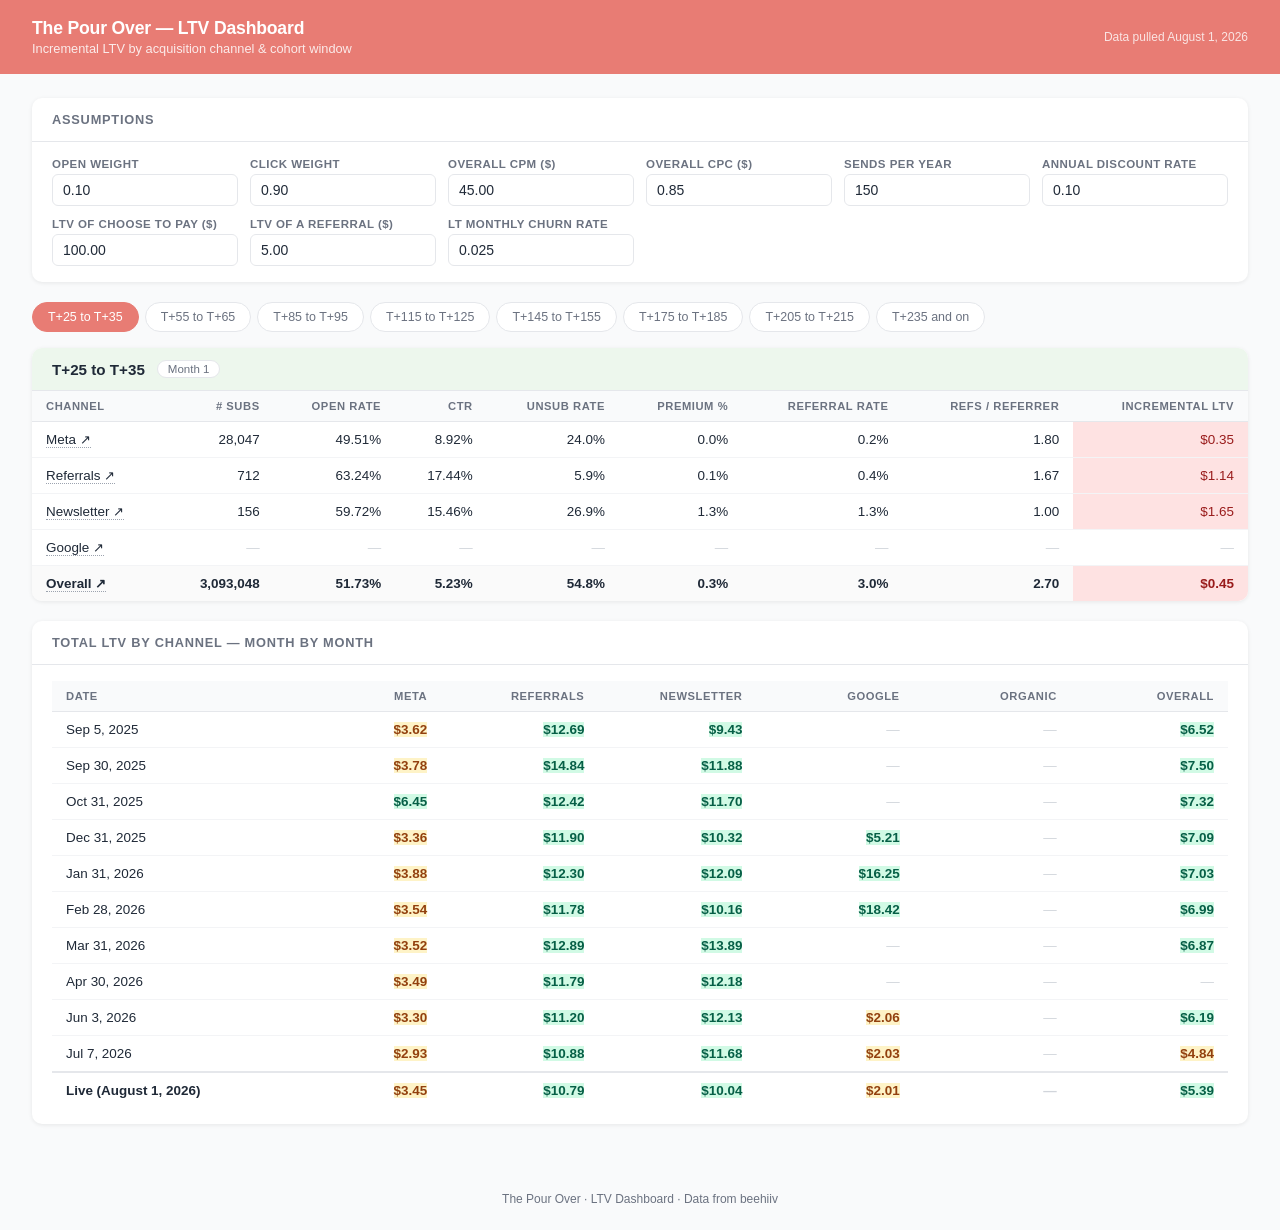
==== commit f04f8d47: "Total LTV history: archive past pulls as dated rows; live row label follows pull date The history ta" ====
--- a/index.html
+++ b/index.html
@@ -441,18 +441,140 @@
   { label: 'Feb 28, 2026', note: 'Data range: all T+ windows as of 2/28/2026',  meta: 3.54,  referrals: 11.78, newsletter: 10.16, google: 18.42, organic: null, overall: 6.99 },
   { label: 'Mar 31, 2026', note: 'Data range: all T+ windows as of 3/31/2026',  meta: 3.52,  referrals: 12.89, newsletter: 13.89, google: null,  organic: null, overall: 6.87 },
   { label: 'Apr 30, 2026', note: 'Data range: all T+ windows as of 4/30/2026',  meta: 3.49,  referrals: 11.79, newsletter: 12.18, google: null,  organic: null, overall: null },
-  { label: 'Live (Jun 3, 2026)', note: 'Live beehiiv data pulled Jun 3, 2026 — recalculates with assumptions above', live: true },
 ];
 
-function calcLiveTotals(a) {
+// Archived live pulls: each monthly refresh's timeWindows data, kept so past
+// pulls stay in the Total LTV table. Computed with the CURRENT assumptions,
+// so they are apples-to-apples with the Live row (the static spreadsheet rows
+// above are not). update_data.py appends the outgoing pull here on each run.
+const archivedPulls = [
+  { label: "Jun 3, 2026", windows: [
+  { name: "T+25 to T+35", month: 1, channels: [
+    { channel: "Meta",       subs: 24149,    openRate: 0.4929, CTR: 0.0674, unsubRate: 0.259, premiumRate: 0.000, referralRate: 0.003, refsPerReferrer: 1.61 },
+    { channel: "Referrals",  subs: 1605,     openRate: 0.5722, CTR: 0.1655, unsubRate: 0.091, premiumRate: 0.001, referralRate: 0.008, refsPerReferrer: 2.38 },
+    { channel: "Newsletter", subs: 2222,     openRate: 0.6944, CTR: 0.1036, unsubRate: 0.233, premiumRate: 0.001, referralRate: 0.005, refsPerReferrer: 1.83 },
+    { channel: "Google",     subs: 0,        openRate: 0,      CTR: 0,      unsubRate: 0,     premiumRate: 0,     referralRate: 0,     refsPerReferrer: 0 },
+    { channel: "Overall",    subs: 2935374,  openRate: 0.5172, CTR: 0.0528, unsubRate: 0.495, premiumRate: 0.003, referralRate: 0.031, refsPerReferrer: 2.70, isOverall: true },
+  ]},
+  { name: "T+55 to T+65", month: 2, channels: [
+    { channel: "Meta",       subs: 13054,    openRate: 0.4694, CTR: 0.0551, unsubRate: 0.310, premiumRate: 0.000, referralRate: 0.003, refsPerReferrer: 1.84 },
+    { channel: "Referrals",  subs: 1093,     openRate: 0.5837, CTR: 0.1385, unsubRate: 0.109, premiumRate: 0.000, referralRate: 0.019, refsPerReferrer: 1.76 },
+    { channel: "Newsletter", subs: 704,      openRate: 0.6663, CTR: 0.1120, unsubRate: 0.352, premiumRate: 0.004, referralRate: 0.004, refsPerReferrer: 3.00 },
+    { channel: "Google",     subs: 0,        openRate: 0,      CTR: 0,      unsubRate: 0,     premiumRate: 0,     referralRate: 0,     refsPerReferrer: 0 },
+    { channel: "Overall",    subs: 2863408,  openRate: 0.5174, CTR: 0.0527, unsubRate: 0.500, premiumRate: 0.003, referralRate: 0.031, refsPerReferrer: 2.70, isOverall: true },
+  ]},
+  { name: "T+85 to T+95", month: 3, channels: [
+    { channel: "Meta",       subs: 33120,    openRate: 0.4046, CTR: 0.0485, unsubRate: 0.319, premiumRate: 0.000, referralRate: 0.003, refsPerReferrer: 1.68 },
+    { channel: "Referrals",  subs: 2070,     openRate: 0.5992, CTR: 0.1226, unsubRate: 0.119, premiumRate: 0.000, referralRate: 0.032, refsPerReferrer: 1.85 },
+    { channel: "Newsletter", subs: 1664,     openRate: 0.6353, CTR: 0.0837, unsubRate: 0.247, premiumRate: 0.002, referralRate: 0.014, refsPerReferrer: 2.08 },
+    { channel: "Google",     subs: 0,        openRate: 0,      CTR: 0,      unsubRate: 0,     premiumRate: 0,     referralRate: 0,     refsPerReferrer: 0 },
+    { channel: "Overall",    subs: 2762242,  openRate: 0.5181, CTR: 0.0526, unsubRate: 0.507, premiumRate: 0.003, referralRate: 0.032, refsPerReferrer: 2.71, isOverall: true },
+  ]},
+  { name: "T+115 to T+125", month: 4, channels: [
+    { channel: "Meta",       subs: 23193,    openRate: 0.4575, CTR: 0.0552, unsubRate: 0.412, premiumRate: 0.000, referralRate: 0.006, refsPerReferrer: 1.76 },
+    { channel: "Referrals",  subs: 2525,     openRate: 0.5882, CTR: 0.1154, unsubRate: 0.160, premiumRate: 0.001, referralRate: 0.025, refsPerReferrer: 1.65 },
+    { channel: "Newsletter", subs: 972,      openRate: 0.5446, CTR: 0.0806, unsubRate: 0.354, premiumRate: 0.000, referralRate: 0.010, refsPerReferrer: 1.90 },
+    { channel: "Google",     subs: 0,        openRate: 0,      CTR: 0,      unsubRate: 0,     premiumRate: 0,     referralRate: 0,     refsPerReferrer: 0 },
+    { channel: "Overall",    subs: 2643037,  openRate: 0.5190, CTR: 0.0524, unsubRate: 0.513, premiumRate: 0.003, referralRate: 0.033, refsPerReferrer: 2.72, isOverall: true },
+  ]},
+  { name: "T+145 to T+155", month: 5, channels: [
+    { channel: "Meta",       subs: 49382,    openRate: 0.4250, CTR: 0.0497, unsubRate: 0.462, premiumRate: 0.000, referralRate: 0.007, refsPerReferrer: 1.72 },
+    { channel: "Referrals",  subs: 2237,     openRate: 0.5600, CTR: 0.0986, unsubRate: 0.182, premiumRate: 0.003, referralRate: 0.025, refsPerReferrer: 2.21 },
+    { channel: "Newsletter", subs: 1029,     openRate: 0.5763, CTR: 0.0840, unsubRate: 0.366, premiumRate: 0.001, referralRate: 0.014, refsPerReferrer: 1.29 },
+    { channel: "Google",     subs: 0,        openRate: 0,      CTR: 0,      unsubRate: 0,     premiumRate: 0,     referralRate: 0,     refsPerReferrer: 0 },
+    { channel: "Overall",    subs: 2486360,  openRate: 0.5204, CTR: 0.0523, unsubRate: 0.519, premiumRate: 0.003, referralRate: 0.035, refsPerReferrer: 2.74, isOverall: true },
+  ]},
+  { name: "T+175 to T+185", month: 6, channels: [
+    { channel: "Meta",       subs: 14432,    openRate: 0.3056, CTR: 0.0406, unsubRate: 0.525, premiumRate: 0.000, referralRate: 0.003, refsPerReferrer: 1.45 },
+    { channel: "Referrals",  subs: 725,      openRate: 0.5899, CTR: 0.1107, unsubRate: 0.232, premiumRate: 0.001, referralRate: 0.026, refsPerReferrer: 1.79 },
+    { channel: "Newsletter", subs: 987,      openRate: 0.6162, CTR: 0.1132, unsubRate: 0.383, premiumRate: 0.000, referralRate: 0.018, refsPerReferrer: 1.39 },
+    { channel: "Google",     subs: 0,        openRate: 0,      CTR: 0,      unsubRate: 0,     premiumRate: 0,     referralRate: 0,     refsPerReferrer: 0 },
+    { channel: "Overall",    subs: 2392636,  openRate: 0.5223, CTR: 0.0522, unsubRate: 0.521, premiumRate: 0.003, referralRate: 0.036, refsPerReferrer: 2.75, isOverall: true },
+  ]},
+  { name: "T+205 to T+215", month: 7, channels: [
+    { channel: "Meta",       subs: 8534,     openRate: 0.4474, CTR: 0.0381, unsubRate: 0.464, premiumRate: 0.001, referralRate: 0.006, refsPerReferrer: 1.37 },
+    { channel: "Referrals",  subs: 1841,     openRate: 0.5909, CTR: 0.0984, unsubRate: 0.194, premiumRate: 0.002, referralRate: 0.030, refsPerReferrer: 1.82 },
+    { channel: "Newsletter", subs: 1049,     openRate: 0.6275, CTR: 0.1117, unsubRate: 0.340, premiumRate: 0.007, referralRate: 0.030, refsPerReferrer: 1.84 },
+    { channel: "Google",     subs: 0,        openRate: 0,      CTR: 0,      unsubRate: 0,     premiumRate: 0,     referralRate: 0,     refsPerReferrer: 0 },
+    { channel: "Overall",    subs: 2346025,  openRate: 0.5227, CTR: 0.0521, unsubRate: 0.522, premiumRate: 0.003, referralRate: 0.036, refsPerReferrer: 2.76, isOverall: true },
+  ]},
+  { name: "T+235 and on", month: 8, channels: [
+    { channel: "Meta",       subs: 1182138,  openRate: 0.4469, CTR: 0.0350, unsubRate: 0.531, premiumRate: 0.001, referralRate: 0.013, refsPerReferrer: 1.88 },
+    { channel: "Referrals",  subs: 89381,    openRate: 0.6247, CTR: 0.0857, unsubRate: 0.408, premiumRate: 0.006, referralRate: 0.057, refsPerReferrer: 2.43 },
+    { channel: "Newsletter", subs: 70154,    openRate: 0.6384, CTR: 0.0910, unsubRate: 0.462, premiumRate: 0.005, referralRate: 0.031, refsPerReferrer: 1.84 },
+    { channel: "Google",     subs: 15320,    openRate: 0.3643, CTR: 0.0480, unsubRate: 0.574, premiumRate: 0.001, referralRate: 0.006, refsPerReferrer: 2.94 },
+    { channel: "Overall",    subs: 2273424,  openRate: 0.5230, CTR: 0.0521, unsubRate: 0.524, premiumRate: 0.004, referralRate: 0.037, refsPerReferrer: 2.76, isOverall: true },
+  ]},
+  ] },
+  { label: "Jul 7, 2026", windows: [
+  { name: "T+25 to T+35", month: 1, channels: [
+    { channel: "Meta", subs: 19066, openRate: 0.5303, CTR: 0.0921, unsubRate: 0.248, premiumRate: 0.0, referralRate: 0.004, refsPerReferrer: 1.79, segUrl: "https://app.beehiiv.com/segments/6c3b3d61-d824-4d9c-9fdb-918279a1f93b/edit" },
+    { channel: "Referrals", subs: 2130, openRate: 0.5573, CTR: 0.1912, unsubRate: 0.123, premiumRate: 0.0, referralRate: 0.007, refsPerReferrer: 2.07, segUrl: "https://app.beehiiv.com/segments/41f390a9-9c78-4912-8a7a-ceda870bfa25/edit" },
+    { channel: "Newsletter", subs: 91, openRate: 0.5194, CTR: 0.129, unsubRate: 0.231, premiumRate: 0.011, referralRate: 0.033, refsPerReferrer: 2.0, segUrl: "https://app.beehiiv.com/segments/277dbbd1-1612-423f-934a-e31f247a8452/edit" },
+    { channel: "Google", subs: 0, openRate: 0, CTR: 0, unsubRate: 0, premiumRate: 0, referralRate: 0, refsPerReferrer: 0, segUrl: "https://app.beehiiv.com/segments/58db8f4a-8375-4c8c-aa08-04d76ddf64bd/edit" },
+    { channel: "Overall", subs: 3010951, openRate: 0.5171, CTR: 0.0525, unsubRate: 0.54, premiumRate: 0.003, referralRate: 0.03, refsPerReferrer: 2.7, segUrl: "https://app.beehiiv.com/segments/903a0b2c-df83-4af2-b48c-dbe47f617925/edit", isOverall: true },
+  ]},
+  { name: "T+55 to T+65", month: 2, channels: [
+    { channel: "Meta", subs: 19526, openRate: 0.4699, CTR: 0.0526, unsubRate: 0.305, premiumRate: 0.0, referralRate: 0.003, refsPerReferrer: 1.67, segUrl: "https://app.beehiiv.com/segments/53a5f291-de50-4346-8861-d22bb5fb139e/edit" },
+    { channel: "Referrals", subs: 1606, openRate: 0.5337, CTR: 0.1276, unsubRate: 0.143, premiumRate: 0.0, referralRate: 0.014, refsPerReferrer: 2.05, segUrl: "https://app.beehiiv.com/segments/ebab7836-f7dd-42ae-ab95-f366a8e1c221/edit" },
+    { channel: "Newsletter", subs: 2281, openRate: 0.6713, CTR: 0.0859, unsubRate: 0.298, premiumRate: 0.001, referralRate: 0.007, refsPerReferrer: 2.06, segUrl: "https://app.beehiiv.com/segments/58d3da86-8e56-4af4-8a17-f3b5a6e3153c/edit" },
+    { channel: "Google", subs: 0, openRate: 0, CTR: 0, unsubRate: 0, premiumRate: 0, referralRate: 0, refsPerReferrer: 0, segUrl: "https://app.beehiiv.com/segments/2ba51541-d950-4d84-99df-0250116b7814/edit" },
+    { channel: "Overall", subs: 2948899, openRate: 0.517, CTR: 0.0524, unsubRate: 0.545, premiumRate: 0.003, referralRate: 0.031, refsPerReferrer: 2.71, segUrl: "https://app.beehiiv.com/segments/dc37662d-b5ae-4d46-bfa5-b49b947f8961/edit", isOverall: true },
+  ]},
+  { name: "T+85 to T+95", month: 3, channels: [
+    { channel: "Meta", subs: 18405, openRate: 0.4868, CTR: 0.0483, unsubRate: 0.402, premiumRate: 0.0, referralRate: 0.004, refsPerReferrer: 1.67, segUrl: "https://app.beehiiv.com/segments/aadec63b-f0af-4217-be98-abeb42e684f9/edit" },
+    { channel: "Referrals", subs: 1353, openRate: 0.5717, CTR: 0.1194, unsubRate: 0.186, premiumRate: 0.001, referralRate: 0.024, refsPerReferrer: 2.12, segUrl: "https://app.beehiiv.com/segments/fbffbbeb-8c57-4c94-811c-703dcb82264e/edit" },
+    { channel: "Newsletter", subs: 1065, openRate: 0.6328, CTR: 0.0853, unsubRate: 0.399, premiumRate: 0.003, referralRate: 0.004, refsPerReferrer: 2.5, segUrl: "https://app.beehiiv.com/segments/27a0aa37-cd0a-4de9-8aa1-3591f0de4f1f/edit" },
+    { channel: "Google", subs: 0, openRate: 0, CTR: 0, unsubRate: 0, premiumRate: 0, referralRate: 0, refsPerReferrer: 0, segUrl: "https://app.beehiiv.com/segments/87cdf438-9fec-4c50-8ffa-18b84be1d5ad/edit" },
+    { channel: "Overall", subs: 26269, openRate: 0.5121, CTR: 0.0668, unsubRate: 0.374, premiumRate: 0.001, referralRate: 0.008, refsPerReferrer: 1.87, segUrl: "https://app.beehiiv.com/segments/e0f6c8a0-456b-4739-8685-b87d5243ef34/edit", isOverall: true },
+  ]},
+  { name: "T+115 to T+125", month: 4, channels: [
+    { channel: "Meta", subs: 23729, openRate: 0.4061, CTR: 0.0429, unsubRate: 0.468, premiumRate: 0.0, referralRate: 0.003, refsPerReferrer: 1.58, segUrl: "https://app.beehiiv.com/segments/09d7fd51-50d1-45fa-89f3-15161d88f26c/edit" },
+    { channel: "Referrals", subs: 1852, openRate: 0.5989, CTR: 0.1072, unsubRate: 0.183, premiumRate: 0.0, referralRate: 0.026, refsPerReferrer: 1.78, segUrl: "https://app.beehiiv.com/segments/e9e39b3f-b200-4d11-8200-81252f8c4174/edit" },
+    { channel: "Newsletter", subs: 809, openRate: 0.6424, CTR: 0.0858, unsubRate: 0.352, premiumRate: 0.0, referralRate: 0.011, refsPerReferrer: 1.78, segUrl: "https://app.beehiiv.com/segments/46d417d0-d806-4bf4-8405-31dcd7b0860f/edit" },
+    { channel: "Google", subs: 0, openRate: 0, CTR: 0, unsubRate: 0, premiumRate: 0, referralRate: 0, refsPerReferrer: 0, segUrl: "https://app.beehiiv.com/segments/48c82a35-e97f-4a4f-8680-ffa18fb3819c/edit" },
+    { channel: "Overall", subs: 34243, openRate: 0.4412, CTR: 0.0621, unsubRate: 0.443, premiumRate: 0.0, referralRate: 0.008, refsPerReferrer: 1.86, segUrl: "https://app.beehiiv.com/segments/ce3ff32e-f206-45f6-aaeb-2daad148a63f/edit", isOverall: true },
+  ]},
+  { name: "T+145 to T+155", month: 5, channels: [
+    { channel: "Meta", subs: 17833, openRate: 0.4292, CTR: 0.047, unsubRate: 0.509, premiumRate: 0.0, referralRate: 0.004, refsPerReferrer: 1.68, segUrl: "https://app.beehiiv.com/segments/5ecf62d4-ce51-4f14-8f16-aa2f5c3fb906/edit" },
+    { channel: "Referrals", subs: 1380, openRate: 0.5858, CTR: 0.1127, unsubRate: 0.225, premiumRate: 0.001, referralRate: 0.027, refsPerReferrer: 1.54, segUrl: "https://app.beehiiv.com/segments/c62b4343-e0a6-41e2-ac99-0769d9f50738/edit" },
+    { channel: "Newsletter", subs: 2069, openRate: 0.6425, CTR: 0.099, unsubRate: 0.354, premiumRate: 0.001, referralRate: 0.019, refsPerReferrer: 2.44, segUrl: "https://app.beehiiv.com/segments/60ea906d-0252-4dc0-9de7-d92937753a8c/edit" },
+    { channel: "Google", subs: 0, openRate: 0, CTR: 0, unsubRate: 0, premiumRate: 0, referralRate: 0, refsPerReferrer: 0, segUrl: "https://app.beehiiv.com/segments/eb379eea-c8da-497d-a1ba-02425d18bcb2/edit" },
+    { channel: "Overall", subs: 26145, openRate: 0.4756, CTR: 0.0667, unsubRate: 0.464, premiumRate: 0.001, referralRate: 0.008, refsPerReferrer: 1.8, segUrl: "https://app.beehiiv.com/segments/19a9009d-d2de-4c8b-9caa-3d48a8b4aab1/edit", isOverall: true },
+  ]},
+  { name: "T+175 to T+185", month: 6, channels: [
+    { channel: "Meta", subs: 46085, openRate: 0.4431, CTR: 0.0463, unsubRate: 0.516, premiumRate: 0.0, referralRate: 0.007, refsPerReferrer: 1.67, segUrl: "https://app.beehiiv.com/segments/a0fd1b94-68fe-48db-806d-85443f352aa6/edit" },
+    { channel: "Referrals", subs: 2967, openRate: 0.5432, CTR: 0.0971, unsubRate: 0.261, premiumRate: 0.002, referralRate: 0.025, refsPerReferrer: 1.86, segUrl: "https://app.beehiiv.com/segments/e990d83c-346c-40e7-9927-d11388215923/edit" },
+    { channel: "Newsletter", subs: 1940, openRate: 0.6173, CTR: 0.085, unsubRate: 0.403, premiumRate: 0.001, referralRate: 0.017, refsPerReferrer: 1.55, segUrl: "https://app.beehiiv.com/segments/310a34c3-4c93-434d-9262-915e27ea83ed/edit" },
+    { channel: "Google", subs: 0, openRate: 0, CTR: 0, unsubRate: 0, premiumRate: 0, referralRate: 0, refsPerReferrer: 0, segUrl: "https://app.beehiiv.com/segments/ab31d1da-3fbd-47a3-9c7e-f07274729329/edit" },
+    { channel: "Overall", subs: 57649, openRate: 0.464, CTR: 0.0572, unsubRate: 0.488, premiumRate: 0.002, referralRate: 0.01, refsPerReferrer: 1.72, segUrl: "https://app.beehiiv.com/segments/b8e6b764-add6-44af-a61f-c6bee61d1dac/edit", isOverall: true },
+  ]},
+  { name: "T+205 to T+215", month: 7, channels: [
+    { channel: "Meta", subs: 15927, openRate: 0.3202, CTR: 0.0408, unsubRate: 0.597, premiumRate: 0.001, referralRate: 0.003, refsPerReferrer: 1.4, segUrl: "https://app.beehiiv.com/segments/1c9628ef-9039-4482-b6ed-3d91d860c02c/edit" },
+    { channel: "Referrals", subs: 756, openRate: 0.5506, CTR: 0.1055, unsubRate: 0.32, premiumRate: 0.001, referralRate: 0.019, refsPerReferrer: 2.0, segUrl: "https://app.beehiiv.com/segments/a7aec5ca-2ca9-4a57-ab40-0073d34ebd66/edit" },
+    { channel: "Newsletter", subs: 578, openRate: 0.6073, CTR: 0.1257, unsubRate: 0.379, premiumRate: 0.0, referralRate: 0.029, refsPerReferrer: 1.71, segUrl: "https://app.beehiiv.com/segments/daede9ce-9744-4c60-8787-69dcdc549891/edit" },
+    { channel: "Google", subs: 0, openRate: 0, CTR: 0, unsubRate: 0, premiumRate: 0, referralRate: 0, refsPerReferrer: 0, segUrl: "https://app.beehiiv.com/segments/b33e8f81-9ea1-4e88-8b59-c26d0958b825/edit" },
+    { channel: "Overall", subs: 19748, openRate: 0.3607, CTR: 0.055, unsubRate: 0.563, premiumRate: 0.001, referralRate: 0.006, refsPerReferrer: 1.66, segUrl: "https://app.beehiiv.com/segments/1ad8f2bf-72c9-4d2d-aafe-59bc93ca442f/edit", isOverall: true },
+  ]},
+  { name: "T+235 and on", month: 8, channels: [
+    { channel: "Meta", subs: 1248111, openRate: 0.4488, CTR: 0.0347, unsubRate: 0.587, premiumRate: 0.001, referralRate: 0.013, refsPerReferrer: 1.89, segUrl: "https://app.beehiiv.com/segments/22a78a73-9979-46a3-ba69-c7d5c4fefebc/edit" },
+    { channel: "Referrals", subs: 95092, openRate: 0.6201, CTR: 0.0856, unsubRate: 0.439, premiumRate: 0.006, referralRate: 0.057, refsPerReferrer: 2.42, segUrl: "https://app.beehiiv.com/segments/34fba5bc-2d86-41f8-aae1-620669062334/edit" },
+    { channel: "Newsletter", subs: 77946, openRate: 0.6367, CTR: 0.0907, unsubRate: 0.485, premiumRate: 0.005, referralRate: 0.031, refsPerReferrer: 1.87, segUrl: "https://app.beehiiv.com/segments/e84e323e-337d-4ac8-8f9c-860233cc6de7/edit" },
+    { channel: "Google", subs: 15320, openRate: 0.3649, CTR: 0.0471, unsubRate: 0.649, premiumRate: 0.001, referralRate: 0.006, refsPerReferrer: 2.91, segUrl: "https://app.beehiiv.com/segments/f9c4983e-23fb-4727-95fe-afa6727c2a9d/edit" },
+    { channel: "Overall", subs: 2372147, openRate: 0.5224, CTR: 0.0518, unsubRate: 0.566, premiumRate: 0.003, referralRate: 0.036, refsPerReferrer: 2.76, segUrl: "https://app.beehiiv.com/segments/4fd96a2c-1b57-4655-ba48-e0d301ba6462/edit", isOverall: true },
+  ]},
+  ] },
+];
+
+function calcTotals(a, windows) {
   const channels = ['Meta', 'Referrals', 'Newsletter', 'Google', 'Overall'];
   const result = {};
   channels.forEach(ch => {
-    const total = timeWindows.reduce((sum, w, wi) => {
+    const total = windows.reduce((sum, w, wi) => {
       const row = w.channels.find(r => r.channel === ch);
-      const prevW = wi > 0 ? timeWindows[wi - 1] : null;
+      const prevW = wi > 0 ? windows[wi - 1] : null;
       const prevRow = prevW ? prevW.channels.find(r => r.channel === ch) : null;
-      const isTerminal = wi === timeWindows.length - 1;
+      const isTerminal = wi === windows.length - 1;
       const ltv = row ? calcLTV(row, w.month, a, prevRow, prevW ? prevW.month : null, isTerminal) : null;
       return ltv !== null ? sum + ltv : sum;
     }, 0);
@@ -475,15 +597,21 @@
     ${channels.map(c => `<th>${c}</th>`).join('')}
   </tr>`;
 
-  const rows = historicalMonths.map(m => {
-    const data = m.live ? calcLiveTotals(a) : {
+  // Live row label follows the header's "Data pulled <date>" stamp.
+  const liveDate = (document.querySelector('.updated').textContent.match(/Data pulled (.+)/) || [, '?'])[1];
+  const entries = [
+    ...historicalMonths.map(m => ({ label: m.label, data: {
       Meta: m.meta, Referrals: m.referrals, Newsletter: m.newsletter,
       Google: m.google, Organic: m.organic, Overall: m.overall
-    };
+    } })),
+    ...archivedPulls.map(p => ({ label: p.label, data: calcTotals(a, p.windows) })),
+    { label: `Live (${liveDate})`, data: calcTotals(a, timeWindows), live: true },
+  ];
+  const rows = entries.map(m => {
     const style = m.live ? 'font-weight:600;border-top:2px solid var(--border);' : '';
     return `<tr style="${style}">
       <td style="white-space:nowrap;font-weight:${m.live ? '700' : '500'}">${m.label}</td>
-      ${channels.map(c => `<td>${fmt(data[c])}</td>`).join('')}
+      ${channels.map(c => `<td>${fmt(m.data[c])}</td>`).join('')}
     </tr>`;
   }).join('');
 
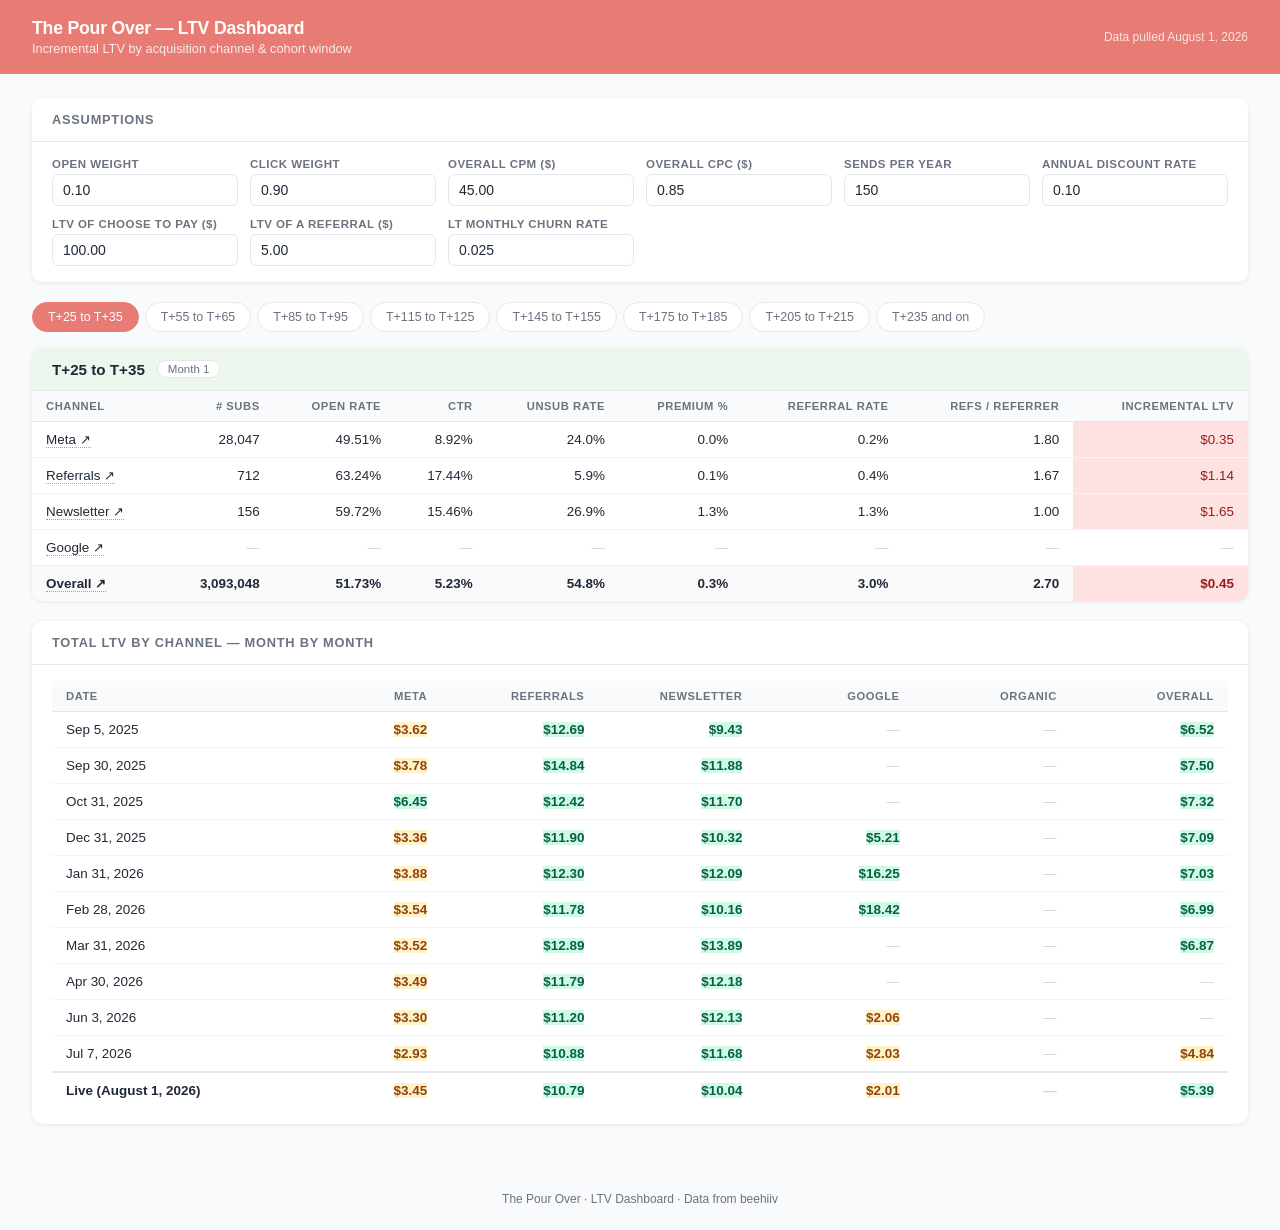
==== commit b58abfb0: "History table: show Jun 3 Overall as — (all its overall windows predate the cohort-bound fix) Co-Aut" ====
--- a/index.html
+++ b/index.html
@@ -454,56 +454,48 @@
     { channel: "Referrals",  subs: 1605,     openRate: 0.5722, CTR: 0.1655, unsubRate: 0.091, premiumRate: 0.001, referralRate: 0.008, refsPerReferrer: 2.38 },
     { channel: "Newsletter", subs: 2222,     openRate: 0.6944, CTR: 0.1036, unsubRate: 0.233, premiumRate: 0.001, referralRate: 0.005, refsPerReferrer: 1.83 },
     { channel: "Google",     subs: 0,        openRate: 0,      CTR: 0,      unsubRate: 0,     premiumRate: 0,     referralRate: 0,     refsPerReferrer: 0 },
-    { channel: "Overall",    subs: 2935374,  openRate: 0.5172, CTR: 0.0528, unsubRate: 0.495, premiumRate: 0.003, referralRate: 0.031, refsPerReferrer: 2.70, isOverall: true },
   ]},
   { name: "T+55 to T+65", month: 2, channels: [
     { channel: "Meta",       subs: 13054,    openRate: 0.4694, CTR: 0.0551, unsubRate: 0.310, premiumRate: 0.000, referralRate: 0.003, refsPerReferrer: 1.84 },
     { channel: "Referrals",  subs: 1093,     openRate: 0.5837, CTR: 0.1385, unsubRate: 0.109, premiumRate: 0.000, referralRate: 0.019, refsPerReferrer: 1.76 },
     { channel: "Newsletter", subs: 704,      openRate: 0.6663, CTR: 0.1120, unsubRate: 0.352, premiumRate: 0.004, referralRate: 0.004, refsPerReferrer: 3.00 },
     { channel: "Google",     subs: 0,        openRate: 0,      CTR: 0,      unsubRate: 0,     premiumRate: 0,     referralRate: 0,     refsPerReferrer: 0 },
-    { channel: "Overall",    subs: 2863408,  openRate: 0.5174, CTR: 0.0527, unsubRate: 0.500, premiumRate: 0.003, referralRate: 0.031, refsPerReferrer: 2.70, isOverall: true },
   ]},
   { name: "T+85 to T+95", month: 3, channels: [
     { channel: "Meta",       subs: 33120,    openRate: 0.4046, CTR: 0.0485, unsubRate: 0.319, premiumRate: 0.000, referralRate: 0.003, refsPerReferrer: 1.68 },
     { channel: "Referrals",  subs: 2070,     openRate: 0.5992, CTR: 0.1226, unsubRate: 0.119, premiumRate: 0.000, referralRate: 0.032, refsPerReferrer: 1.85 },
     { channel: "Newsletter", subs: 1664,     openRate: 0.6353, CTR: 0.0837, unsubRate: 0.247, premiumRate: 0.002, referralRate: 0.014, refsPerReferrer: 2.08 },
     { channel: "Google",     subs: 0,        openRate: 0,      CTR: 0,      unsubRate: 0,     premiumRate: 0,     referralRate: 0,     refsPerReferrer: 0 },
-    { channel: "Overall",    subs: 2762242,  openRate: 0.5181, CTR: 0.0526, unsubRate: 0.507, premiumRate: 0.003, referralRate: 0.032, refsPerReferrer: 2.71, isOverall: true },
   ]},
   { name: "T+115 to T+125", month: 4, channels: [
     { channel: "Meta",       subs: 23193,    openRate: 0.4575, CTR: 0.0552, unsubRate: 0.412, premiumRate: 0.000, referralRate: 0.006, refsPerReferrer: 1.76 },
     { channel: "Referrals",  subs: 2525,     openRate: 0.5882, CTR: 0.1154, unsubRate: 0.160, premiumRate: 0.001, referralRate: 0.025, refsPerReferrer: 1.65 },
     { channel: "Newsletter", subs: 972,      openRate: 0.5446, CTR: 0.0806, unsubRate: 0.354, premiumRate: 0.000, referralRate: 0.010, refsPerReferrer: 1.90 },
     { channel: "Google",     subs: 0,        openRate: 0,      CTR: 0,      unsubRate: 0,     premiumRate: 0,     referralRate: 0,     refsPerReferrer: 0 },
-    { channel: "Overall",    subs: 2643037,  openRate: 0.5190, CTR: 0.0524, unsubRate: 0.513, premiumRate: 0.003, referralRate: 0.033, refsPerReferrer: 2.72, isOverall: true },
   ]},
   { name: "T+145 to T+155", month: 5, channels: [
     { channel: "Meta",       subs: 49382,    openRate: 0.4250, CTR: 0.0497, unsubRate: 0.462, premiumRate: 0.000, referralRate: 0.007, refsPerReferrer: 1.72 },
     { channel: "Referrals",  subs: 2237,     openRate: 0.5600, CTR: 0.0986, unsubRate: 0.182, premiumRate: 0.003, referralRate: 0.025, refsPerReferrer: 2.21 },
     { channel: "Newsletter", subs: 1029,     openRate: 0.5763, CTR: 0.0840, unsubRate: 0.366, premiumRate: 0.001, referralRate: 0.014, refsPerReferrer: 1.29 },
     { channel: "Google",     subs: 0,        openRate: 0,      CTR: 0,      unsubRate: 0,     premiumRate: 0,     referralRate: 0,     refsPerReferrer: 0 },
-    { channel: "Overall",    subs: 2486360,  openRate: 0.5204, CTR: 0.0523, unsubRate: 0.519, premiumRate: 0.003, referralRate: 0.035, refsPerReferrer: 2.74, isOverall: true },
   ]},
   { name: "T+175 to T+185", month: 6, channels: [
     { channel: "Meta",       subs: 14432,    openRate: 0.3056, CTR: 0.0406, unsubRate: 0.525, premiumRate: 0.000, referralRate: 0.003, refsPerReferrer: 1.45 },
     { channel: "Referrals",  subs: 725,      openRate: 0.5899, CTR: 0.1107, unsubRate: 0.232, premiumRate: 0.001, referralRate: 0.026, refsPerReferrer: 1.79 },
     { channel: "Newsletter", subs: 987,      openRate: 0.6162, CTR: 0.1132, unsubRate: 0.383, premiumRate: 0.000, referralRate: 0.018, refsPerReferrer: 1.39 },
     { channel: "Google",     subs: 0,        openRate: 0,      CTR: 0,      unsubRate: 0,     premiumRate: 0,     referralRate: 0,     refsPerReferrer: 0 },
-    { channel: "Overall",    subs: 2392636,  openRate: 0.5223, CTR: 0.0522, unsubRate: 0.521, premiumRate: 0.003, referralRate: 0.036, refsPerReferrer: 2.75, isOverall: true },
   ]},
   { name: "T+205 to T+215", month: 7, channels: [
     { channel: "Meta",       subs: 8534,     openRate: 0.4474, CTR: 0.0381, unsubRate: 0.464, premiumRate: 0.001, referralRate: 0.006, refsPerReferrer: 1.37 },
     { channel: "Referrals",  subs: 1841,     openRate: 0.5909, CTR: 0.0984, unsubRate: 0.194, premiumRate: 0.002, referralRate: 0.030, refsPerReferrer: 1.82 },
     { channel: "Newsletter", subs: 1049,     openRate: 0.6275, CTR: 0.1117, unsubRate: 0.340, premiumRate: 0.007, referralRate: 0.030, refsPerReferrer: 1.84 },
     { channel: "Google",     subs: 0,        openRate: 0,      CTR: 0,      unsubRate: 0,     premiumRate: 0,     referralRate: 0,     refsPerReferrer: 0 },
-    { channel: "Overall",    subs: 2346025,  openRate: 0.5227, CTR: 0.0521, unsubRate: 0.522, premiumRate: 0.003, referralRate: 0.036, refsPerReferrer: 2.76, isOverall: true },
   ]},
   { name: "T+235 and on", month: 8, channels: [
     { channel: "Meta",       subs: 1182138,  openRate: 0.4469, CTR: 0.0350, unsubRate: 0.531, premiumRate: 0.001, referralRate: 0.013, refsPerReferrer: 1.88 },
     { channel: "Referrals",  subs: 89381,    openRate: 0.6247, CTR: 0.0857, unsubRate: 0.408, premiumRate: 0.006, referralRate: 0.057, refsPerReferrer: 2.43 },
     { channel: "Newsletter", subs: 70154,    openRate: 0.6384, CTR: 0.0910, unsubRate: 0.462, premiumRate: 0.005, referralRate: 0.031, refsPerReferrer: 1.84 },
     { channel: "Google",     subs: 15320,    openRate: 0.3643, CTR: 0.0480, unsubRate: 0.574, premiumRate: 0.001, referralRate: 0.006, refsPerReferrer: 2.94 },
-    { channel: "Overall",    subs: 2273424,  openRate: 0.5230, CTR: 0.0521, unsubRate: 0.524, premiumRate: 0.004, referralRate: 0.037, refsPerReferrer: 2.76, isOverall: true },
   ]},
   ] },
   { label: "Jul 7, 2026", windows: [
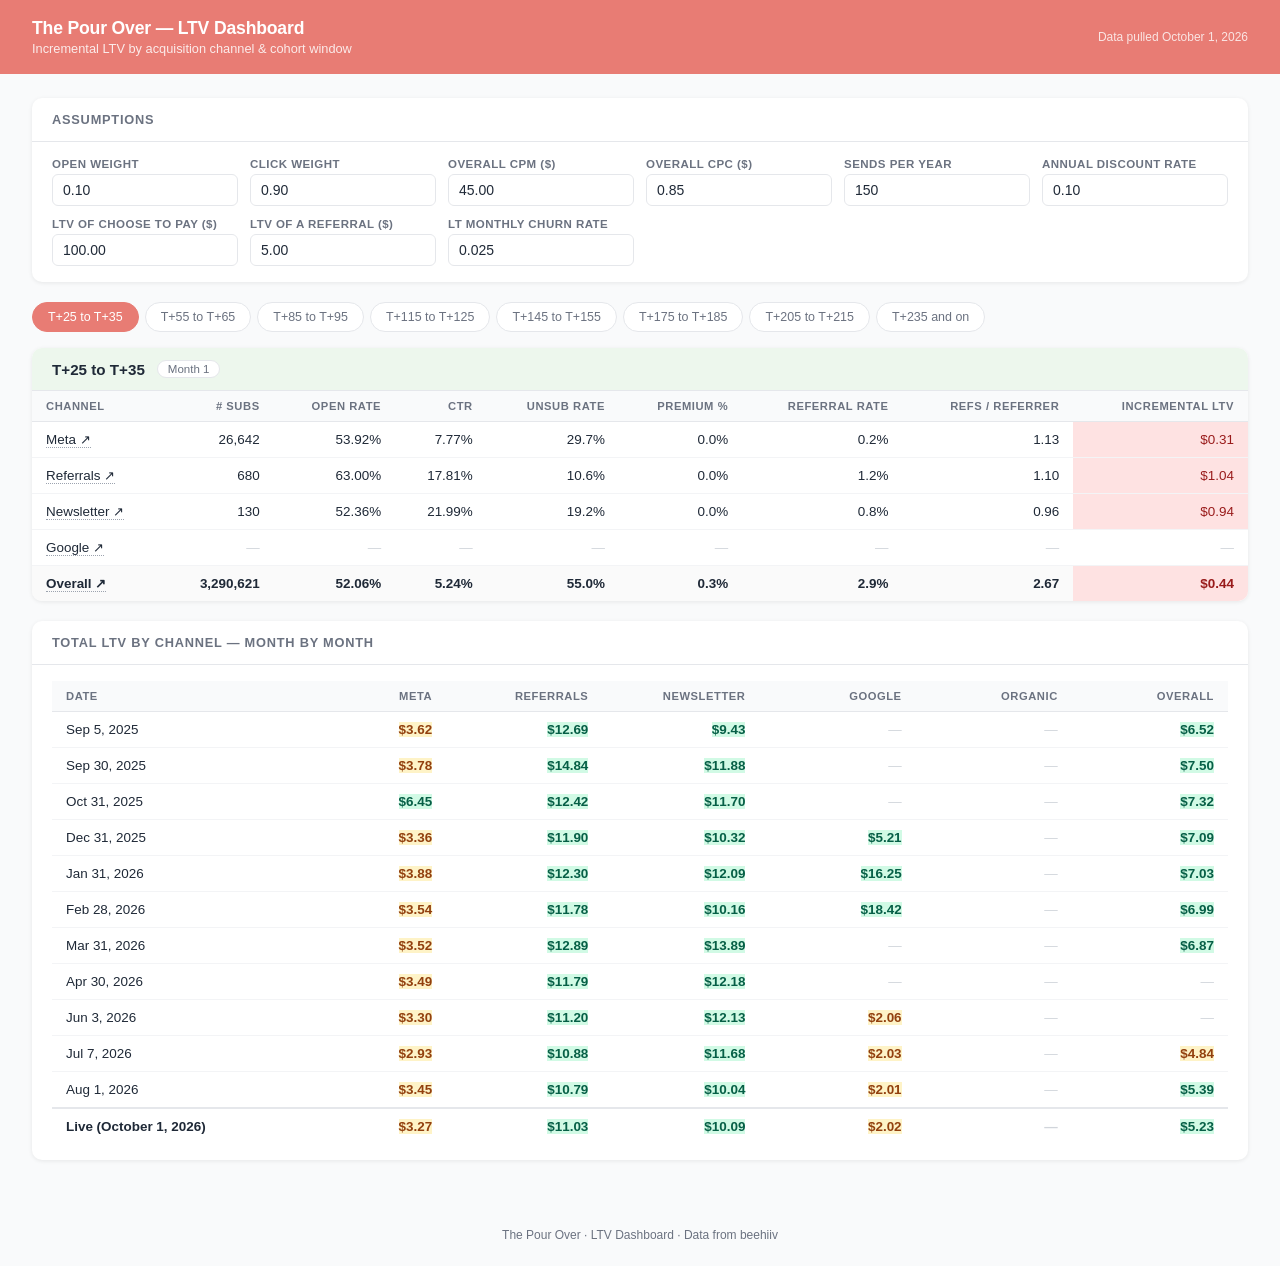
==== commit 5f6e215d: "chore: monthly beehiiv data refresh October 2026" ====
--- a/index.html
+++ b/index.html
@@ -146,7 +146,7 @@
     <h1>The Pour Over — LTV Dashboard</h1>
     <p>Incremental LTV by acquisition channel &amp; cohort window</p>
   </div>
-  <span class="updated">Data pulled August 1, 2026</span>
+  <span class="updated">Data pulled October 1, 2026</span>
 </header>
 
 <div class="container">
@@ -217,60 +217,60 @@
 <script>
 const timeWindows = [
   { name: "T+25 to T+35", month: 1, channels: [
-    { channel: "Meta", subs: 28047, openRate: 0.4951, CTR: 0.0892, unsubRate: 0.24, premiumRate: 0.0, referralRate: 0.002, refsPerReferrer: 1.8, segUrl: "https://app.beehiiv.com/segments/6c3b3d61-d824-4d9c-9fdb-918279a1f93b/edit" },
-    { channel: "Referrals", subs: 712, openRate: 0.6324, CTR: 0.1744, unsubRate: 0.059, premiumRate: 0.001, referralRate: 0.004, refsPerReferrer: 1.67, segUrl: "https://app.beehiiv.com/segments/41f390a9-9c78-4912-8a7a-ceda870bfa25/edit" },
-    { channel: "Newsletter", subs: 156, openRate: 0.5972, CTR: 0.1546, unsubRate: 0.269, premiumRate: 0.013, referralRate: 0.013, refsPerReferrer: 1.0, segUrl: "https://app.beehiiv.com/segments/277dbbd1-1612-423f-934a-e31f247a8452/edit" },
+    { channel: "Meta", subs: 26642, openRate: 0.5392, CTR: 0.0777, unsubRate: 0.297, premiumRate: 0.0, referralRate: 0.002, refsPerReferrer: 1.13, segUrl: "https://app.beehiiv.com/segments/6c3b3d61-d824-4d9c-9fdb-918279a1f93b/edit" },
+    { channel: "Referrals", subs: 680, openRate: 0.63, CTR: 0.1781, unsubRate: 0.106, premiumRate: 0.0, referralRate: 0.012, refsPerReferrer: 1.1, segUrl: "https://app.beehiiv.com/segments/41f390a9-9c78-4912-8a7a-ceda870bfa25/edit" },
+    { channel: "Newsletter", subs: 130, openRate: 0.5236, CTR: 0.2199, unsubRate: 0.192, premiumRate: 0.0, referralRate: 0.008, refsPerReferrer: 0.96, segUrl: "https://app.beehiiv.com/segments/277dbbd1-1612-423f-934a-e31f247a8452/edit" },
     { channel: "Google", subs: 0, openRate: 0.0, CTR: 0.0, unsubRate: 0.0, premiumRate: 0.0, referralRate: 0.0, refsPerReferrer: 0, segUrl: "https://app.beehiiv.com/segments/58db8f4a-8375-4c8c-aa08-04d76ddf64bd/edit" },
-    { channel: "Overall", subs: 3093048, openRate: 0.5173, CTR: 0.0523, unsubRate: 0.548, premiumRate: 0.003, referralRate: 0.03, refsPerReferrer: 2.7, segUrl: "https://app.beehiiv.com/segments/903a0b2c-df83-4af2-b48c-dbe47f617925/edit", isOverall: true },
+    { channel: "Overall", subs: 3290621, openRate: 0.5206, CTR: 0.0524, unsubRate: 0.55, premiumRate: 0.003, referralRate: 0.029, refsPerReferrer: 2.67, segUrl: "https://app.beehiiv.com/segments/903a0b2c-df83-4af2-b48c-dbe47f617925/edit", isOverall: true },
   ]},
   { name: "T+55 to T+65", month: 2, channels: [
-    { channel: "Meta", subs: 21492, openRate: 0.5101, CTR: 0.0691, unsubRate: 0.309, premiumRate: 0.001, referralRate: 0.004, refsPerReferrer: 1.7, segUrl: "https://app.beehiiv.com/segments/53a5f291-de50-4346-8861-d22bb5fb139e/edit" },
-    { channel: "Referrals", subs: 503, openRate: 0.5745, CTR: 0.1557, unsubRate: 0.121, premiumRate: 0.0, referralRate: 0.016, refsPerReferrer: 1.88, segUrl: "https://app.beehiiv.com/segments/ebab7836-f7dd-42ae-ab95-f366a8e1c221/edit" },
-    { channel: "Newsletter", subs: 782, openRate: 0.6336, CTR: 0.1053, unsubRate: 0.336, premiumRate: 0.001, referralRate: 0.006, refsPerReferrer: 1.4, segUrl: "https://app.beehiiv.com/segments/58d3da86-8e56-4af4-8a17-f3b5a6e3153c/edit" },
+    { channel: "Meta", subs: 21185, openRate: 0.5234, CTR: 0.0651, unsubRate: 0.322, premiumRate: 0.0, referralRate: 0.002, refsPerReferrer: 1.35, segUrl: "https://app.beehiiv.com/segments/53a5f291-de50-4346-8861-d22bb5fb139e/edit" },
+    { channel: "Referrals", subs: 510, openRate: 0.6368, CTR: 0.1699, unsubRate: 0.118, premiumRate: 0.0, referralRate: 0.012, refsPerReferrer: 2.29, segUrl: "https://app.beehiiv.com/segments/ebab7836-f7dd-42ae-ab95-f366a8e1c221/edit" },
+    { channel: "Newsletter", subs: 160, openRate: 0.5589, CTR: 0.1254, unsubRate: 0.294, premiumRate: 0.0, referralRate: 0.0, refsPerReferrer: 0, segUrl: "https://app.beehiiv.com/segments/58d3da86-8e56-4af4-8a17-f3b5a6e3153c/edit" },
     { channel: "Google", subs: 0, openRate: 0.0, CTR: 0.0, unsubRate: 0.0, premiumRate: 0.0, referralRate: 0.0, refsPerReferrer: 0, segUrl: "https://app.beehiiv.com/segments/2ba51541-d950-4d84-99df-0250116b7814/edit" },
-    { channel: "Overall", subs: 2995351, openRate: 0.5173, CTR: 0.0521, unsubRate: 0.557, premiumRate: 0.003, referralRate: 0.031, refsPerReferrer: 2.7, segUrl: "https://app.beehiiv.com/segments/dc37662d-b5ae-4d46-bfa5-b49b947f8961/edit", isOverall: true },
+    { channel: "Overall", subs: 3188548, openRate: 0.5205, CTR: 0.0523, unsubRate: 0.558, premiumRate: 0.003, referralRate: 0.029, refsPerReferrer: 2.75, segUrl: "https://app.beehiiv.com/segments/dc37662d-b5ae-4d46-bfa5-b49b947f8961/edit", isOverall: true },
   ]},
   { name: "T+85 to T+95", month: 3, channels: [
-    { channel: "Meta", subs: 24184, openRate: 0.4776, CTR: 0.0482, unsubRate: 0.399, premiumRate: 0.001, referralRate: 0.004, refsPerReferrer: 1.67, segUrl: "https://app.beehiiv.com/segments/aadec63b-f0af-4217-be98-abeb42e684f9/edit" },
-    { channel: "Referrals", subs: 1579, openRate: 0.5199, CTR: 0.1133, unsubRate: 0.243, premiumRate: 0.001, referralRate: 0.014, refsPerReferrer: 2.27, segUrl: "https://app.beehiiv.com/segments/fbffbbeb-8c57-4c94-811c-703dcb82264e/edit" },
-    { channel: "Newsletter", subs: 2237, openRate: 0.6549, CTR: 0.0792, unsubRate: 0.339, premiumRate: 0.004, referralRate: 0.008, refsPerReferrer: 2.11, segUrl: "https://app.beehiiv.com/segments/27a0aa37-cd0a-4de9-8aa1-3591f0de4f1f/edit" },
+    { channel: "Meta", subs: 28331, openRate: 0.5093, CTR: 0.0606, unsubRate: 0.377, premiumRate: 0.0, referralRate: 0.003, refsPerReferrer: 1.61, segUrl: "https://app.beehiiv.com/segments/aadec63b-f0af-4217-be98-abeb42e684f9/edit" },
+    { channel: "Referrals", subs: 709, openRate: 0.5904, CTR: 0.118, unsubRate: 0.161, premiumRate: 0.001, referralRate: 0.011, refsPerReferrer: 11.54, segUrl: "https://app.beehiiv.com/segments/fbffbbeb-8c57-4c94-811c-703dcb82264e/edit" },
+    { channel: "Newsletter", subs: 139, openRate: 0.6217, CTR: 0.1419, unsubRate: 0.367, premiumRate: 0.014, referralRate: 0.014, refsPerReferrer: 2.06, segUrl: "https://app.beehiiv.com/segments/27a0aa37-cd0a-4de9-8aa1-3591f0de4f1f/edit" },
     { channel: "Google", subs: 0, openRate: 0.0, CTR: 0.0, unsubRate: 0.0, premiumRate: 0.0, referralRate: 0.0, refsPerReferrer: 0, segUrl: "https://app.beehiiv.com/segments/87cdf438-9fec-4c50-8ffa-18b84be1d5ad/edit" },
-    { channel: "Overall", subs: 30938, openRate: 0.4976, CTR: 0.0591, unsubRate: 0.375, premiumRate: 0.001, referralRate: 0.006, refsPerReferrer: 1.78, segUrl: "https://app.beehiiv.com/segments/e0f6c8a0-456b-4739-8685-b87d5243ef34/edit", isOverall: true },
+    { channel: "Overall", subs: 33139, openRate: 0.5157, CTR: 0.0693, unsubRate: 0.363, premiumRate: 0.001, referralRate: 0.004, refsPerReferrer: 2.32, segUrl: "https://app.beehiiv.com/segments/e0f6c8a0-456b-4739-8685-b87d5243ef34/edit", isOverall: true },
   ]},
   { name: "T+115 to T+125", month: 4, channels: [
-    { channel: "Meta", subs: 12684, openRate: 0.4702, CTR: 0.0451, unsubRate: 0.46, premiumRate: 0.001, referralRate: 0.004, refsPerReferrer: 1.85, segUrl: "https://app.beehiiv.com/segments/09d7fd51-50d1-45fa-89f3-15161d88f26c/edit" },
-    { channel: "Referrals", subs: 1000, openRate: 0.5539, CTR: 0.1099, unsubRate: 0.213, premiumRate: 0.001, referralRate: 0.022, refsPerReferrer: 1.95, segUrl: "https://app.beehiiv.com/segments/e9e39b3f-b200-4d11-8200-81252f8c4174/edit" },
-    { channel: "Newsletter", subs: 687, openRate: 0.6565, CTR: 0.0996, unsubRate: 0.438, premiumRate: 0.009, referralRate: 0.006, refsPerReferrer: 2.5, segUrl: "https://app.beehiiv.com/segments/46d417d0-d806-4bf4-8405-31dcd7b0860f/edit" },
+    { channel: "Meta", subs: 21550, openRate: 0.5352, CTR: 0.056, unsubRate: 0.406, premiumRate: 0.001, referralRate: 0.005, refsPerReferrer: 1.82, segUrl: "https://app.beehiiv.com/segments/09d7fd51-50d1-45fa-89f3-15161d88f26c/edit" },
+    { channel: "Referrals", subs: 746, openRate: 0.537, CTR: 0.1222, unsubRate: 0.229, premiumRate: 0.001, referralRate: 0.017, refsPerReferrer: 1.81, segUrl: "https://app.beehiiv.com/segments/e9e39b3f-b200-4d11-8200-81252f8c4174/edit" },
+    { channel: "Newsletter", subs: 668, openRate: 0.623, CTR: 0.0725, unsubRate: 0.415, premiumRate: 0.001, referralRate: 0.004, refsPerReferrer: 1.5, segUrl: "https://app.beehiiv.com/segments/46d417d0-d806-4bf4-8405-31dcd7b0860f/edit" },
     { channel: "Google", subs: 0, openRate: 0.0, CTR: 0.0, unsubRate: 0.0, premiumRate: 0.0, referralRate: 0.0, refsPerReferrer: 0, segUrl: "https://app.beehiiv.com/segments/48c82a35-e97f-4a4f-8680-ffa18fb3819c/edit" },
-    { channel: "Overall", subs: 18533, openRate: 0.4982, CTR: 0.0661, unsubRate: 0.426, premiumRate: 0.001, referralRate: 0.008, refsPerReferrer: 1.79, segUrl: "https://app.beehiiv.com/segments/ce3ff32e-f206-45f6-aaeb-2daad148a63f/edit", isOverall: true },
+    { channel: "Overall", subs: 28198, openRate: 0.5439, CTR: 0.0679, unsubRate: 0.386, premiumRate: 0.001, referralRate: 0.008, refsPerReferrer: 1.76, segUrl: "https://app.beehiiv.com/segments/ce3ff32e-f206-45f6-aaeb-2daad148a63f/edit", isOverall: true },
   ]},
   { name: "T+145 to T+155", month: 5, channels: [
-    { channel: "Meta", subs: 33297, openRate: 0.418, CTR: 0.043, unsubRate: 0.484, premiumRate: 0.001, referralRate: 0.004, refsPerReferrer: 1.67, segUrl: "https://app.beehiiv.com/segments/5ecf62d4-ce51-4f14-8f16-aa2f5c3fb906/edit" },
-    { channel: "Referrals", subs: 2044, openRate: 0.5773, CTR: 0.1038, unsubRate: 0.224, premiumRate: 0.001, referralRate: 0.034, refsPerReferrer: 2.07, segUrl: "https://app.beehiiv.com/segments/c62b4343-e0a6-41e2-ac99-0769d9f50738/edit" },
-    { channel: "Newsletter", subs: 1673, openRate: 0.6296, CTR: 0.0765, unsubRate: 0.345, premiumRate: 0.004, referralRate: 0.016, refsPerReferrer: 2.0, segUrl: "https://app.beehiiv.com/segments/60ea906d-0252-4dc0-9de7-d92937753a8c/edit" },
+    { channel: "Meta", subs: 23819, openRate: 0.4928, CTR: 0.0437, unsubRate: 0.457, premiumRate: 0.001, referralRate: 0.005, refsPerReferrer: 1.64, segUrl: "https://app.beehiiv.com/segments/5ecf62d4-ce51-4f14-8f16-aa2f5c3fb906/edit" },
+    { channel: "Referrals", subs: 1593, openRate: 0.5318, CTR: 0.1007, unsubRate: 0.302, premiumRate: 0.001, referralRate: 0.015, refsPerReferrer: 2.26, segUrl: "https://app.beehiiv.com/segments/c62b4343-e0a6-41e2-ac99-0769d9f50738/edit" },
+    { channel: "Newsletter", subs: 2211, openRate: 0.6587, CTR: 0.0711, unsubRate: 0.411, premiumRate: 0.004, referralRate: 0.009, refsPerReferrer: 2.16, segUrl: "https://app.beehiiv.com/segments/60ea906d-0252-4dc0-9de7-d92937753a8c/edit" },
     { channel: "Google", subs: 0, openRate: 0.0, CTR: 0.0, unsubRate: 0.0, premiumRate: 0.0, referralRate: 0.0, refsPerReferrer: 0, segUrl: "https://app.beehiiv.com/segments/eb379eea-c8da-497d-a1ba-02425d18bcb2/edit" },
-    { channel: "Overall", subs: 44012, openRate: 0.4541, CTR: 0.0572, unsubRate: 0.443, premiumRate: 0.001, referralRate: 0.008, refsPerReferrer: 1.91, segUrl: "https://app.beehiiv.com/segments/19a9009d-d2de-4c8b-9caa-3d48a8b4aab1/edit", isOverall: true },
+    { channel: "Overall", subs: 30459, openRate: 0.5124, CTR: 0.0538, unsubRate: 0.434, premiumRate: 0.001, referralRate: 0.007, refsPerReferrer: 1.76, segUrl: "https://app.beehiiv.com/segments/19a9009d-d2de-4c8b-9caa-3d48a8b4aab1/edit", isOverall: true },
   ]},
   { name: "T+175 to T+185", month: 6, channels: [
-    { channel: "Meta", subs: 24476, openRate: 0.4704, CTR: 0.0496, unsubRate: 0.503, premiumRate: 0.001, referralRate: 0.007, refsPerReferrer: 1.68, segUrl: "https://app.beehiiv.com/segments/a0fd1b94-68fe-48db-806d-85443f352aa6/edit" },
-    { channel: "Referrals", subs: 3509, openRate: 0.5717, CTR: 0.1015, unsubRate: 0.249, premiumRate: 0.001, referralRate: 0.027, refsPerReferrer: 1.92, segUrl: "https://app.beehiiv.com/segments/e990d83c-346c-40e7-9927-d11388215923/edit" },
-    { channel: "Newsletter", subs: 2423, openRate: 0.5921, CTR: 0.0767, unsubRate: 0.402, premiumRate: 0.002, referralRate: 0.015, refsPerReferrer: 1.75, segUrl: "https://app.beehiiv.com/segments/310a34c3-4c93-434d-9262-915e27ea83ed/edit" },
+    { channel: "Meta", subs: 13929, openRate: 0.4977, CTR: 0.0419, unsubRate: 0.481, premiumRate: 0.001, referralRate: 0.005, refsPerReferrer: 1.75, segUrl: "https://app.beehiiv.com/segments/a0fd1b94-68fe-48db-806d-85443f352aa6/edit" },
+    { channel: "Referrals", subs: 1112, openRate: 0.569, CTR: 0.103, unsubRate: 0.239, premiumRate: 0.001, referralRate: 0.03, refsPerReferrer: 2.04, segUrl: "https://app.beehiiv.com/segments/e990d83c-346c-40e7-9927-d11388215923/edit" },
+    { channel: "Newsletter", subs: 711, openRate: 0.6482, CTR: 0.0967, unsubRate: 0.475, premiumRate: 0.007, referralRate: 0.008, refsPerReferrer: 2.11, segUrl: "https://app.beehiiv.com/segments/310a34c3-4c93-434d-9262-915e27ea83ed/edit" },
     { channel: "Google", subs: 0, openRate: 0.0, CTR: 0.0, unsubRate: 0.0, premiumRate: 0.0, referralRate: 0.0, refsPerReferrer: 0, segUrl: "https://app.beehiiv.com/segments/ab31d1da-3fbd-47a3-9c7e-f07274729329/edit" },
-    { channel: "Overall", subs: 37784, openRate: 0.5056, CTR: 0.0664, unsubRate: 0.453, premiumRate: 0.001, referralRate: 0.012, refsPerReferrer: 1.78, segUrl: "https://app.beehiiv.com/segments/b8e6b764-add6-44af-a61f-c6bee61d1dac/edit", isOverall: true },
+    { channel: "Overall", subs: 20509, openRate: 0.5207, CTR: 0.062, unsubRate: 0.448, premiumRate: 0.001, referralRate: 0.01, refsPerReferrer: 1.85, segUrl: "https://app.beehiiv.com/segments/b8e6b764-add6-44af-a61f-c6bee61d1dac/edit", isOverall: true },
   ]},
   { name: "T+205 to T+215", month: 7, channels: [
-    { channel: "Meta", subs: 49535, openRate: 0.4403, CTR: 0.0458, unsubRate: 0.544, premiumRate: 0.001, referralRate: 0.008, refsPerReferrer: 1.74, segUrl: "https://app.beehiiv.com/segments/1c9628ef-9039-4482-b6ed-3d91d860c02c/edit" },
-    { channel: "Referrals", subs: 2159, openRate: 0.5521, CTR: 0.0874, unsubRate: 0.287, premiumRate: 0.005, referralRate: 0.025, refsPerReferrer: 2.25, segUrl: "https://app.beehiiv.com/segments/a7aec5ca-2ca9-4a57-ab40-0073d34ebd66/edit" },
-    { channel: "Newsletter", subs: 1515, openRate: 0.6165, CTR: 0.0802, unsubRate: 0.455, premiumRate: 0.005, referralRate: 0.017, refsPerReferrer: 1.42, segUrl: "https://app.beehiiv.com/segments/daede9ce-9744-4c60-8787-69dcdc549891/edit" },
+    { channel: "Meta", subs: 33108, openRate: 0.4357, CTR: 0.04, unsubRate: 0.504, premiumRate: 0.001, referralRate: 0.005, refsPerReferrer: 1.5, segUrl: "https://app.beehiiv.com/segments/1c9628ef-9039-4482-b6ed-3d91d860c02c/edit" },
+    { channel: "Referrals", subs: 2071, openRate: 0.5906, CTR: 0.0952, unsubRate: 0.246, premiumRate: 0.001, referralRate: 0.038, refsPerReferrer: 2.08, segUrl: "https://app.beehiiv.com/segments/a7aec5ca-2ca9-4a57-ab40-0073d34ebd66/edit" },
+    { channel: "Newsletter", subs: 1644, openRate: 0.631, CTR: 0.0736, unsubRate: 0.371, premiumRate: 0.004, referralRate: 0.018, refsPerReferrer: 1.93, segUrl: "https://app.beehiiv.com/segments/daede9ce-9744-4c60-8787-69dcdc549891/edit" },
     { channel: "Google", subs: 0, openRate: 0.0, CTR: 0.0, unsubRate: 0.0, premiumRate: 0.0, referralRate: 0.0, refsPerReferrer: 0, segUrl: "https://app.beehiiv.com/segments/b33e8f81-9ea1-4e88-8b59-c26d0958b825/edit" },
-    { channel: "Overall", subs: 59259, openRate: 0.4576, CTR: 0.0547, unsubRate: 0.523, premiumRate: 0.002, referralRate: 0.01, refsPerReferrer: 1.8, segUrl: "https://app.beehiiv.com/segments/1ad8f2bf-72c9-4d2d-aafe-59bc93ca442f/edit", isOverall: true },
+    { channel: "Overall", subs: 44142, openRate: 0.4708, CTR: 0.0543, unsubRate: 0.462, premiumRate: 0.001, referralRate: 0.01, refsPerReferrer: 1.88, segUrl: "https://app.beehiiv.com/segments/1ad8f2bf-72c9-4d2d-aafe-59bc93ca442f/edit", isOverall: true },
   ]},
   { name: "T+235 and on", month: 8, channels: [
-    { channel: "Meta", subs: 1274331, openRate: 0.4494, CTR: 0.0343, unsubRate: 0.602, premiumRate: 0.001, referralRate: 0.013, refsPerReferrer: 1.89, segUrl: "https://app.beehiiv.com/segments/22a78a73-9979-46a3-ba69-c7d5c4fefebc/edit" },
-    { channel: "Referrals", subs: 97502, openRate: 0.6179, CTR: 0.0852, unsubRate: 0.449, premiumRate: 0.006, referralRate: 0.056, refsPerReferrer: 2.42, segUrl: "https://app.beehiiv.com/segments/34fba5bc-2d86-41f8-aae1-620669062334/edit" },
-    { channel: "Newsletter", subs: 80571, openRate: 0.6351, CTR: 0.0903, unsubRate: 0.495, premiumRate: 0.006, referralRate: 0.031, refsPerReferrer: 1.86, segUrl: "https://app.beehiiv.com/segments/e84e323e-337d-4ac8-8f9c-860233cc6de7/edit" },
-    { channel: "Google", subs: 15320, openRate: 0.3665, CTR: 0.0463, unsubRate: 0.665, premiumRate: 0.001, referralRate: 0.006, refsPerReferrer: 2.91, segUrl: "https://app.beehiiv.com/segments/f9c4983e-23fb-4727-95fe-afa6727c2a9d/edit" },
-    { channel: "Overall", subs: 2410459, openRate: 0.5221, CTR: 0.0516, unsubRate: 0.578, premiumRate: 0.004, referralRate: 0.036, refsPerReferrer: 2.76, segUrl: "https://app.beehiiv.com/segments/4fd96a2c-1b57-4655-ba48-e0d301ba6462/edit", isOverall: true },
+    { channel: "Meta", subs: 1489246, openRate: 0.4537, CTR: 0.0349, unsubRate: 0.604, premiumRate: 0.001, referralRate: 0.012, refsPerReferrer: 1.89, segUrl: "https://app.beehiiv.com/segments/22a78a73-9979-46a3-ba69-c7d5c4fefebc/edit" },
+    { channel: "Referrals", subs: 108450, openRate: 0.6144, CTR: 0.0855, unsubRate: 0.447, premiumRate: 0.006, referralRate: 0.055, refsPerReferrer: 2.41, segUrl: "https://app.beehiiv.com/segments/34fba5bc-2d86-41f8-aae1-620669062334/edit" },
+    { channel: "Newsletter", subs: 90392, openRate: 0.6346, CTR: 0.09, unsubRate: 0.503, premiumRate: 0.006, referralRate: 0.03, refsPerReferrer: 1.88, segUrl: "https://app.beehiiv.com/segments/e84e323e-337d-4ac8-8f9c-860233cc6de7/edit" },
+    { channel: "Google", subs: 15320, openRate: 0.371, CTR: 0.0457, unsubRate: 0.679, premiumRate: 0.001, referralRate: 0.006, refsPerReferrer: 3.11, segUrl: "https://app.beehiiv.com/segments/f9c4983e-23fb-4727-95fe-afa6727c2a9d/edit" },
+    { channel: "Overall", subs: 2680901, openRate: 0.5223, CTR: 0.0518, unsubRate: 0.583, premiumRate: 0.003, referralRate: 0.034, refsPerReferrer: 2.71, segUrl: "https://app.beehiiv.com/segments/4fd96a2c-1b57-4655-ba48-e0d301ba6462/edit", isOverall: true },
   ]},
 ];
 
@@ -556,6 +556,64 @@
     { channel: "Overall", subs: 2372147, openRate: 0.5224, CTR: 0.0518, unsubRate: 0.566, premiumRate: 0.003, referralRate: 0.036, refsPerReferrer: 2.76, segUrl: "https://app.beehiiv.com/segments/4fd96a2c-1b57-4655-ba48-e0d301ba6462/edit", isOverall: true },
   ]},
   ] },
+  { label: "Aug 1, 2026", windows: [
+  { name: "T+25 to T+35", month: 1, channels: [
+    { channel: "Meta", subs: 28047, openRate: 0.4951, CTR: 0.0892, unsubRate: 0.24, premiumRate: 0.0, referralRate: 0.002, refsPerReferrer: 1.8, segUrl: "https://app.beehiiv.com/segments/6c3b3d61-d824-4d9c-9fdb-918279a1f93b/edit" },
+    { channel: "Referrals", subs: 712, openRate: 0.6324, CTR: 0.1744, unsubRate: 0.059, premiumRate: 0.001, referralRate: 0.004, refsPerReferrer: 1.67, segUrl: "https://app.beehiiv.com/segments/41f390a9-9c78-4912-8a7a-ceda870bfa25/edit" },
+    { channel: "Newsletter", subs: 156, openRate: 0.5972, CTR: 0.1546, unsubRate: 0.269, premiumRate: 0.013, referralRate: 0.013, refsPerReferrer: 1.0, segUrl: "https://app.beehiiv.com/segments/277dbbd1-1612-423f-934a-e31f247a8452/edit" },
+    { channel: "Google", subs: 0, openRate: 0.0, CTR: 0.0, unsubRate: 0.0, premiumRate: 0.0, referralRate: 0.0, refsPerReferrer: 0, segUrl: "https://app.beehiiv.com/segments/58db8f4a-8375-4c8c-aa08-04d76ddf64bd/edit" },
+    { channel: "Overall", subs: 3093048, openRate: 0.5173, CTR: 0.0523, unsubRate: 0.548, premiumRate: 0.003, referralRate: 0.03, refsPerReferrer: 2.7, segUrl: "https://app.beehiiv.com/segments/903a0b2c-df83-4af2-b48c-dbe47f617925/edit", isOverall: true },
+  ]},
+  { name: "T+55 to T+65", month: 2, channels: [
+    { channel: "Meta", subs: 21492, openRate: 0.5101, CTR: 0.0691, unsubRate: 0.309, premiumRate: 0.001, referralRate: 0.004, refsPerReferrer: 1.7, segUrl: "https://app.beehiiv.com/segments/53a5f291-de50-4346-8861-d22bb5fb139e/edit" },
+    { channel: "Referrals", subs: 503, openRate: 0.5745, CTR: 0.1557, unsubRate: 0.121, premiumRate: 0.0, referralRate: 0.016, refsPerReferrer: 1.88, segUrl: "https://app.beehiiv.com/segments/ebab7836-f7dd-42ae-ab95-f366a8e1c221/edit" },
+    { channel: "Newsletter", subs: 782, openRate: 0.6336, CTR: 0.1053, unsubRate: 0.336, premiumRate: 0.001, referralRate: 0.006, refsPerReferrer: 1.4, segUrl: "https://app.beehiiv.com/segments/58d3da86-8e56-4af4-8a17-f3b5a6e3153c/edit" },
+    { channel: "Google", subs: 0, openRate: 0.0, CTR: 0.0, unsubRate: 0.0, premiumRate: 0.0, referralRate: 0.0, refsPerReferrer: 0, segUrl: "https://app.beehiiv.com/segments/2ba51541-d950-4d84-99df-0250116b7814/edit" },
+    { channel: "Overall", subs: 2995351, openRate: 0.5173, CTR: 0.0521, unsubRate: 0.557, premiumRate: 0.003, referralRate: 0.031, refsPerReferrer: 2.7, segUrl: "https://app.beehiiv.com/segments/dc37662d-b5ae-4d46-bfa5-b49b947f8961/edit", isOverall: true },
+  ]},
+  { name: "T+85 to T+95", month: 3, channels: [
+    { channel: "Meta", subs: 24184, openRate: 0.4776, CTR: 0.0482, unsubRate: 0.399, premiumRate: 0.001, referralRate: 0.004, refsPerReferrer: 1.67, segUrl: "https://app.beehiiv.com/segments/aadec63b-f0af-4217-be98-abeb42e684f9/edit" },
+    { channel: "Referrals", subs: 1579, openRate: 0.5199, CTR: 0.1133, unsubRate: 0.243, premiumRate: 0.001, referralRate: 0.014, refsPerReferrer: 2.27, segUrl: "https://app.beehiiv.com/segments/fbffbbeb-8c57-4c94-811c-703dcb82264e/edit" },
+    { channel: "Newsletter", subs: 2237, openRate: 0.6549, CTR: 0.0792, unsubRate: 0.339, premiumRate: 0.004, referralRate: 0.008, refsPerReferrer: 2.11, segUrl: "https://app.beehiiv.com/segments/27a0aa37-cd0a-4de9-8aa1-3591f0de4f1f/edit" },
+    { channel: "Google", subs: 0, openRate: 0.0, CTR: 0.0, unsubRate: 0.0, premiumRate: 0.0, referralRate: 0.0, refsPerReferrer: 0, segUrl: "https://app.beehiiv.com/segments/87cdf438-9fec-4c50-8ffa-18b84be1d5ad/edit" },
+    { channel: "Overall", subs: 30938, openRate: 0.4976, CTR: 0.0591, unsubRate: 0.375, premiumRate: 0.001, referralRate: 0.006, refsPerReferrer: 1.78, segUrl: "https://app.beehiiv.com/segments/e0f6c8a0-456b-4739-8685-b87d5243ef34/edit", isOverall: true },
+  ]},
+  { name: "T+115 to T+125", month: 4, channels: [
+    { channel: "Meta", subs: 12684, openRate: 0.4702, CTR: 0.0451, unsubRate: 0.46, premiumRate: 0.001, referralRate: 0.004, refsPerReferrer: 1.85, segUrl: "https://app.beehiiv.com/segments/09d7fd51-50d1-45fa-89f3-15161d88f26c/edit" },
+    { channel: "Referrals", subs: 1000, openRate: 0.5539, CTR: 0.1099, unsubRate: 0.213, premiumRate: 0.001, referralRate: 0.022, refsPerReferrer: 1.95, segUrl: "https://app.beehiiv.com/segments/e9e39b3f-b200-4d11-8200-81252f8c4174/edit" },
+    { channel: "Newsletter", subs: 687, openRate: 0.6565, CTR: 0.0996, unsubRate: 0.438, premiumRate: 0.009, referralRate: 0.006, refsPerReferrer: 2.5, segUrl: "https://app.beehiiv.com/segments/46d417d0-d806-4bf4-8405-31dcd7b0860f/edit" },
+    { channel: "Google", subs: 0, openRate: 0.0, CTR: 0.0, unsubRate: 0.0, premiumRate: 0.0, referralRate: 0.0, refsPerReferrer: 0, segUrl: "https://app.beehiiv.com/segments/48c82a35-e97f-4a4f-8680-ffa18fb3819c/edit" },
+    { channel: "Overall", subs: 18533, openRate: 0.4982, CTR: 0.0661, unsubRate: 0.426, premiumRate: 0.001, referralRate: 0.008, refsPerReferrer: 1.79, segUrl: "https://app.beehiiv.com/segments/ce3ff32e-f206-45f6-aaeb-2daad148a63f/edit", isOverall: true },
+  ]},
+  { name: "T+145 to T+155", month: 5, channels: [
+    { channel: "Meta", subs: 33297, openRate: 0.418, CTR: 0.043, unsubRate: 0.484, premiumRate: 0.001, referralRate: 0.004, refsPerReferrer: 1.67, segUrl: "https://app.beehiiv.com/segments/5ecf62d4-ce51-4f14-8f16-aa2f5c3fb906/edit" },
+    { channel: "Referrals", subs: 2044, openRate: 0.5773, CTR: 0.1038, unsubRate: 0.224, premiumRate: 0.001, referralRate: 0.034, refsPerReferrer: 2.07, segUrl: "https://app.beehiiv.com/segments/c62b4343-e0a6-41e2-ac99-0769d9f50738/edit" },
+    { channel: "Newsletter", subs: 1673, openRate: 0.6296, CTR: 0.0765, unsubRate: 0.345, premiumRate: 0.004, referralRate: 0.016, refsPerReferrer: 2.0, segUrl: "https://app.beehiiv.com/segments/60ea906d-0252-4dc0-9de7-d92937753a8c/edit" },
+    { channel: "Google", subs: 0, openRate: 0.0, CTR: 0.0, unsubRate: 0.0, premiumRate: 0.0, referralRate: 0.0, refsPerReferrer: 0, segUrl: "https://app.beehiiv.com/segments/eb379eea-c8da-497d-a1ba-02425d18bcb2/edit" },
+    { channel: "Overall", subs: 44012, openRate: 0.4541, CTR: 0.0572, unsubRate: 0.443, premiumRate: 0.001, referralRate: 0.008, refsPerReferrer: 1.91, segUrl: "https://app.beehiiv.com/segments/19a9009d-d2de-4c8b-9caa-3d48a8b4aab1/edit", isOverall: true },
+  ]},
+  { name: "T+175 to T+185", month: 6, channels: [
+    { channel: "Meta", subs: 24476, openRate: 0.4704, CTR: 0.0496, unsubRate: 0.503, premiumRate: 0.001, referralRate: 0.007, refsPerReferrer: 1.68, segUrl: "https://app.beehiiv.com/segments/a0fd1b94-68fe-48db-806d-85443f352aa6/edit" },
+    { channel: "Referrals", subs: 3509, openRate: 0.5717, CTR: 0.1015, unsubRate: 0.249, premiumRate: 0.001, referralRate: 0.027, refsPerReferrer: 1.92, segUrl: "https://app.beehiiv.com/segments/e990d83c-346c-40e7-9927-d11388215923/edit" },
+    { channel: "Newsletter", subs: 2423, openRate: 0.5921, CTR: 0.0767, unsubRate: 0.402, premiumRate: 0.002, referralRate: 0.015, refsPerReferrer: 1.75, segUrl: "https://app.beehiiv.com/segments/310a34c3-4c93-434d-9262-915e27ea83ed/edit" },
+    { channel: "Google", subs: 0, openRate: 0.0, CTR: 0.0, unsubRate: 0.0, premiumRate: 0.0, referralRate: 0.0, refsPerReferrer: 0, segUrl: "https://app.beehiiv.com/segments/ab31d1da-3fbd-47a3-9c7e-f07274729329/edit" },
+    { channel: "Overall", subs: 37784, openRate: 0.5056, CTR: 0.0664, unsubRate: 0.453, premiumRate: 0.001, referralRate: 0.012, refsPerReferrer: 1.78, segUrl: "https://app.beehiiv.com/segments/b8e6b764-add6-44af-a61f-c6bee61d1dac/edit", isOverall: true },
+  ]},
+  { name: "T+205 to T+215", month: 7, channels: [
+    { channel: "Meta", subs: 49535, openRate: 0.4403, CTR: 0.0458, unsubRate: 0.544, premiumRate: 0.001, referralRate: 0.008, refsPerReferrer: 1.74, segUrl: "https://app.beehiiv.com/segments/1c9628ef-9039-4482-b6ed-3d91d860c02c/edit" },
+    { channel: "Referrals", subs: 2159, openRate: 0.5521, CTR: 0.0874, unsubRate: 0.287, premiumRate: 0.005, referralRate: 0.025, refsPerReferrer: 2.25, segUrl: "https://app.beehiiv.com/segments/a7aec5ca-2ca9-4a57-ab40-0073d34ebd66/edit" },
+    { channel: "Newsletter", subs: 1515, openRate: 0.6165, CTR: 0.0802, unsubRate: 0.455, premiumRate: 0.005, referralRate: 0.017, refsPerReferrer: 1.42, segUrl: "https://app.beehiiv.com/segments/daede9ce-9744-4c60-8787-69dcdc549891/edit" },
+    { channel: "Google", subs: 0, openRate: 0.0, CTR: 0.0, unsubRate: 0.0, premiumRate: 0.0, referralRate: 0.0, refsPerReferrer: 0, segUrl: "https://app.beehiiv.com/segments/b33e8f81-9ea1-4e88-8b59-c26d0958b825/edit" },
+    { channel: "Overall", subs: 59259, openRate: 0.4576, CTR: 0.0547, unsubRate: 0.523, premiumRate: 0.002, referralRate: 0.01, refsPerReferrer: 1.8, segUrl: "https://app.beehiiv.com/segments/1ad8f2bf-72c9-4d2d-aafe-59bc93ca442f/edit", isOverall: true },
+  ]},
+  { name: "T+235 and on", month: 8, channels: [
+    { channel: "Meta", subs: 1274331, openRate: 0.4494, CTR: 0.0343, unsubRate: 0.602, premiumRate: 0.001, referralRate: 0.013, refsPerReferrer: 1.89, segUrl: "https://app.beehiiv.com/segments/22a78a73-9979-46a3-ba69-c7d5c4fefebc/edit" },
+    { channel: "Referrals", subs: 97502, openRate: 0.6179, CTR: 0.0852, unsubRate: 0.449, premiumRate: 0.006, referralRate: 0.056, refsPerReferrer: 2.42, segUrl: "https://app.beehiiv.com/segments/34fba5bc-2d86-41f8-aae1-620669062334/edit" },
+    { channel: "Newsletter", subs: 80571, openRate: 0.6351, CTR: 0.0903, unsubRate: 0.495, premiumRate: 0.006, referralRate: 0.031, refsPerReferrer: 1.86, segUrl: "https://app.beehiiv.com/segments/e84e323e-337d-4ac8-8f9c-860233cc6de7/edit" },
+    { channel: "Google", subs: 15320, openRate: 0.3665, CTR: 0.0463, unsubRate: 0.665, premiumRate: 0.001, referralRate: 0.006, refsPerReferrer: 2.91, segUrl: "https://app.beehiiv.com/segments/f9c4983e-23fb-4727-95fe-afa6727c2a9d/edit" },
+    { channel: "Overall", subs: 2410459, openRate: 0.5221, CTR: 0.0516, unsubRate: 0.578, premiumRate: 0.004, referralRate: 0.036, refsPerReferrer: 2.76, segUrl: "https://app.beehiiv.com/segments/4fd96a2c-1b57-4655-ba48-e0d301ba6462/edit", isOverall: true },
+  ]},
+  ] },
 ];
 
 function calcTotals(a, windows) {
